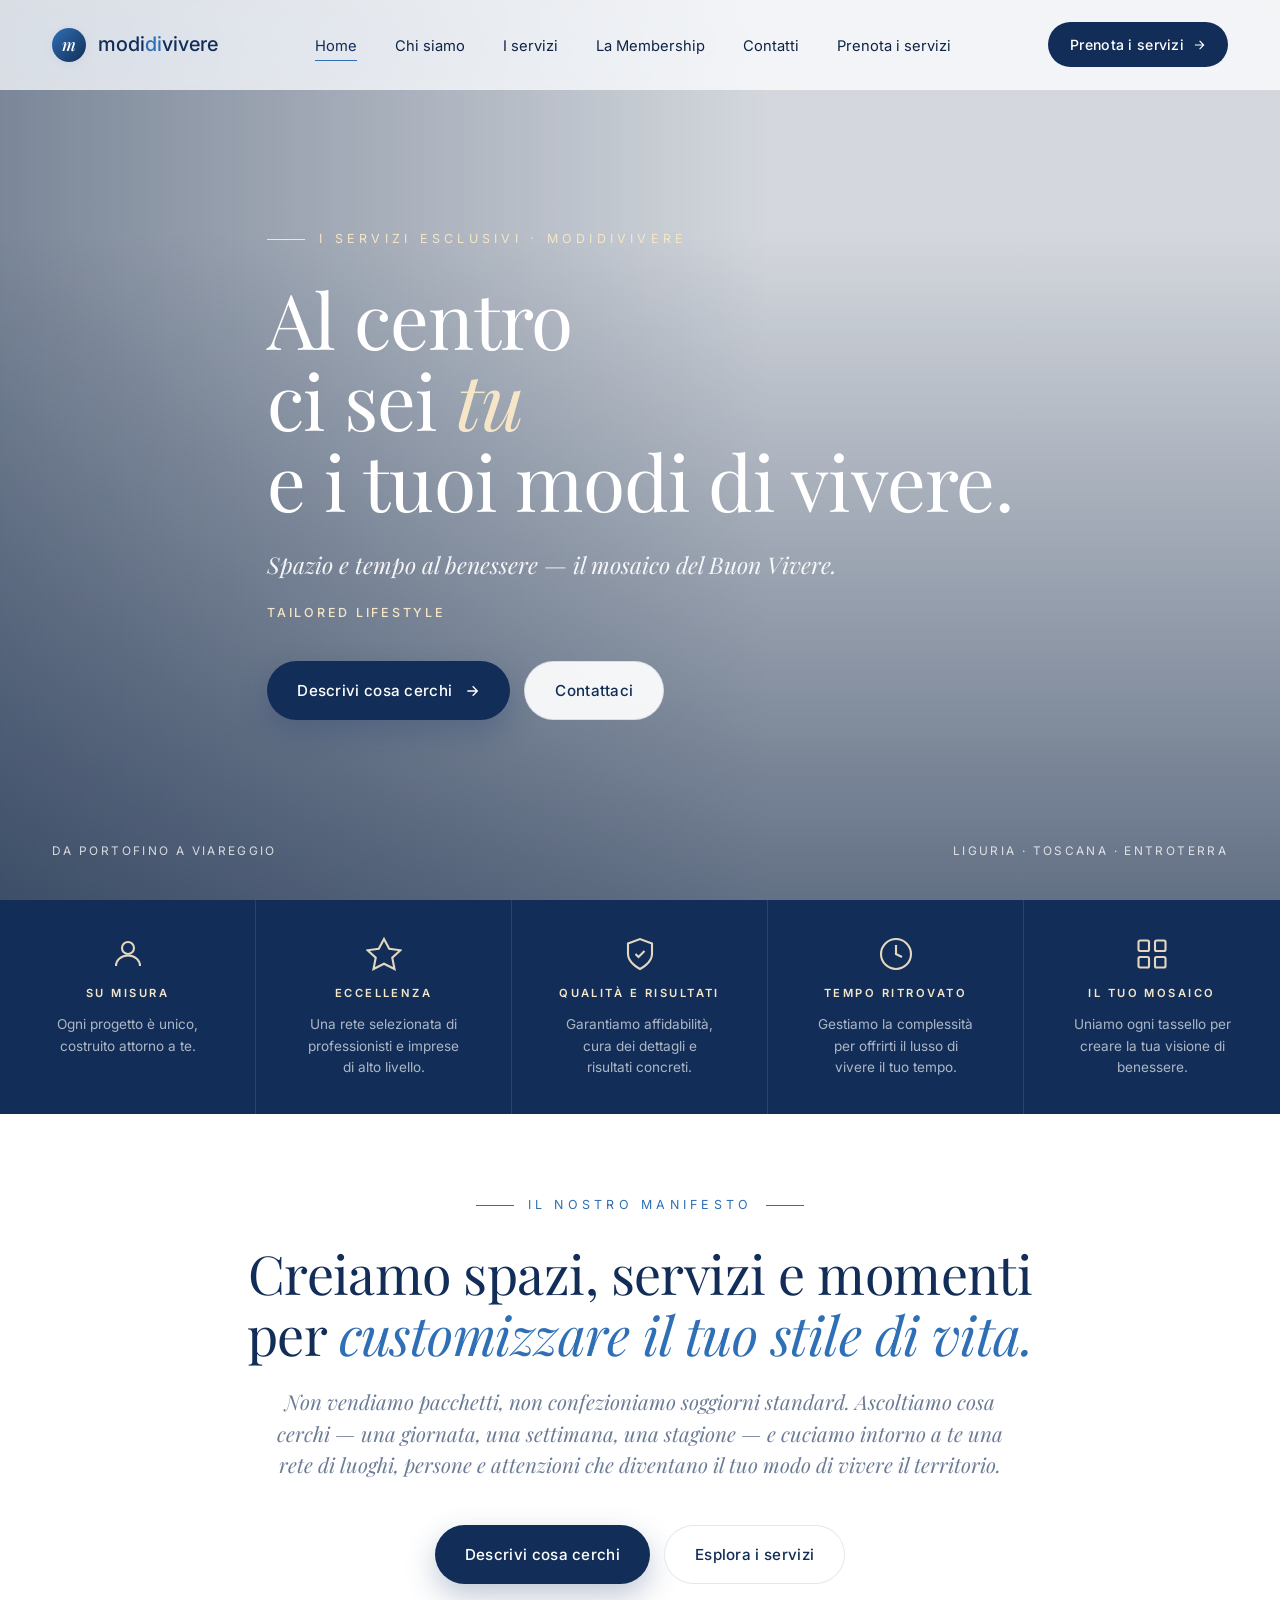
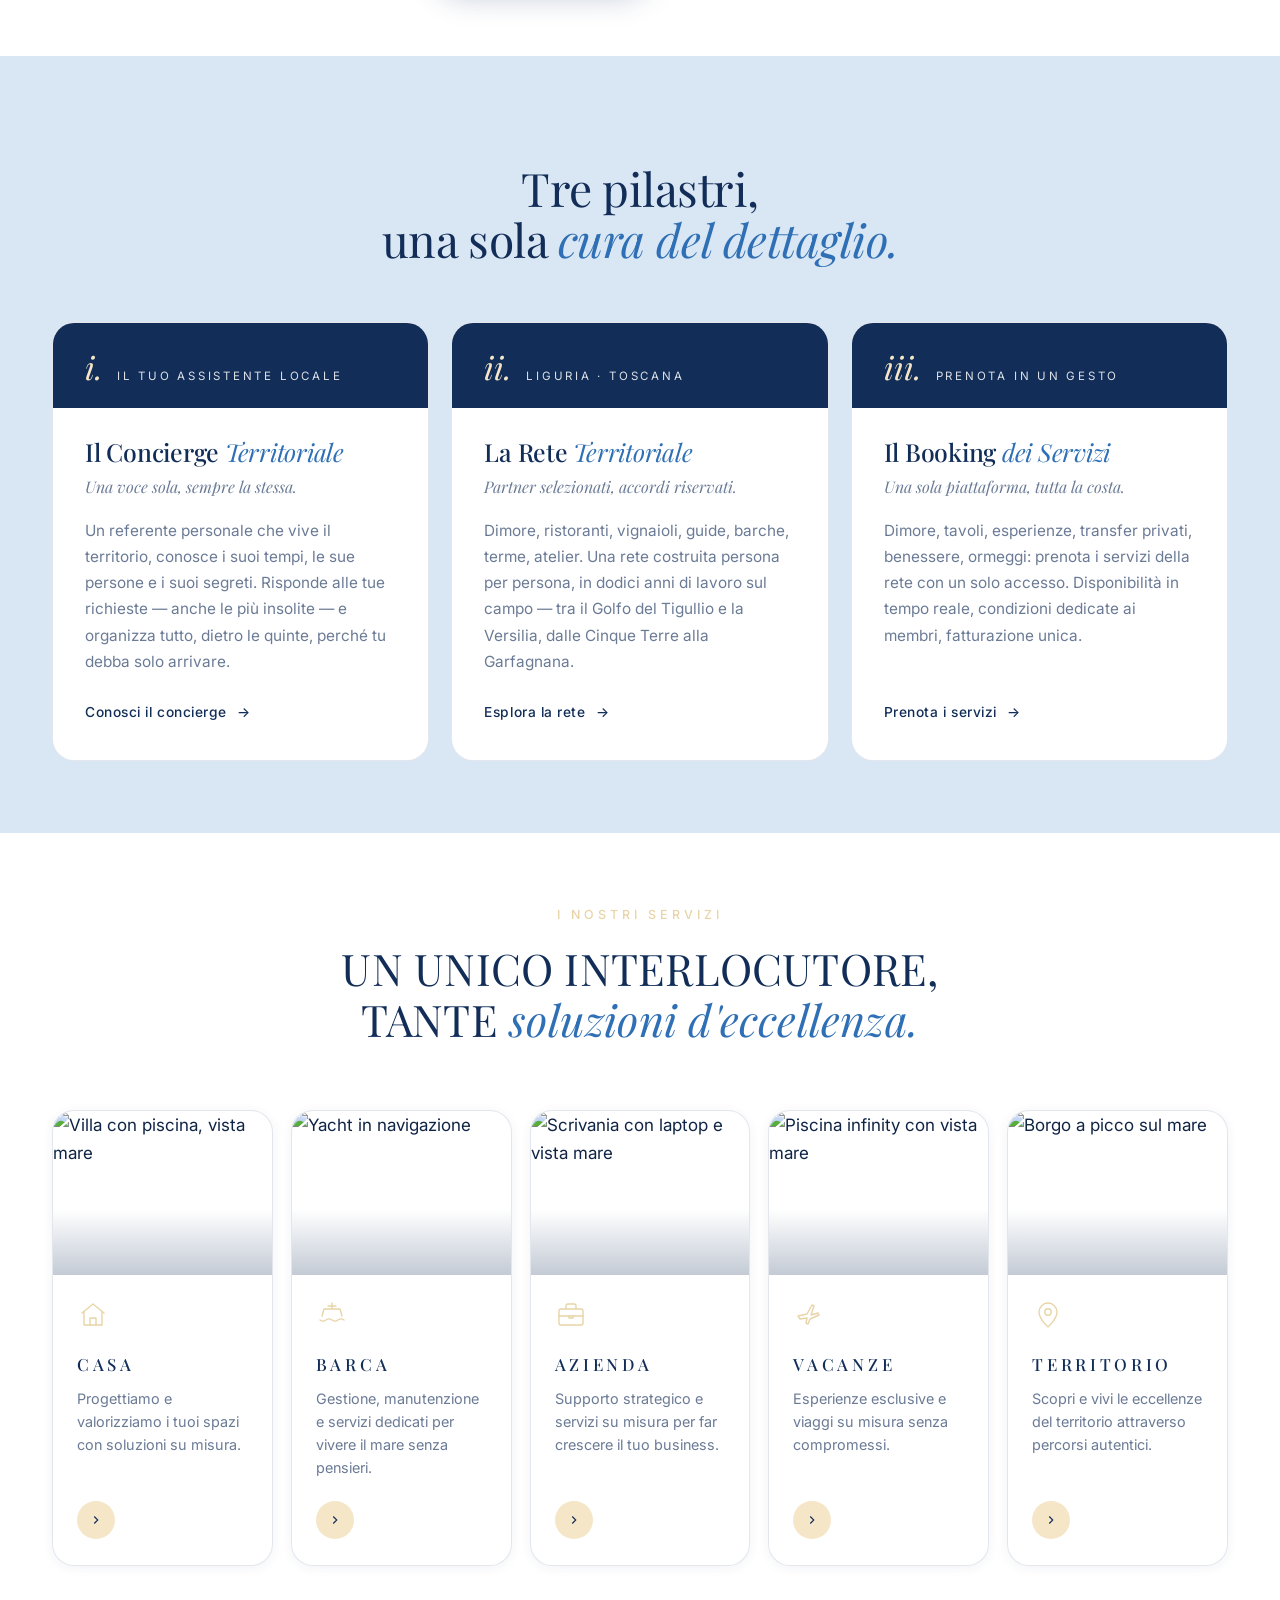
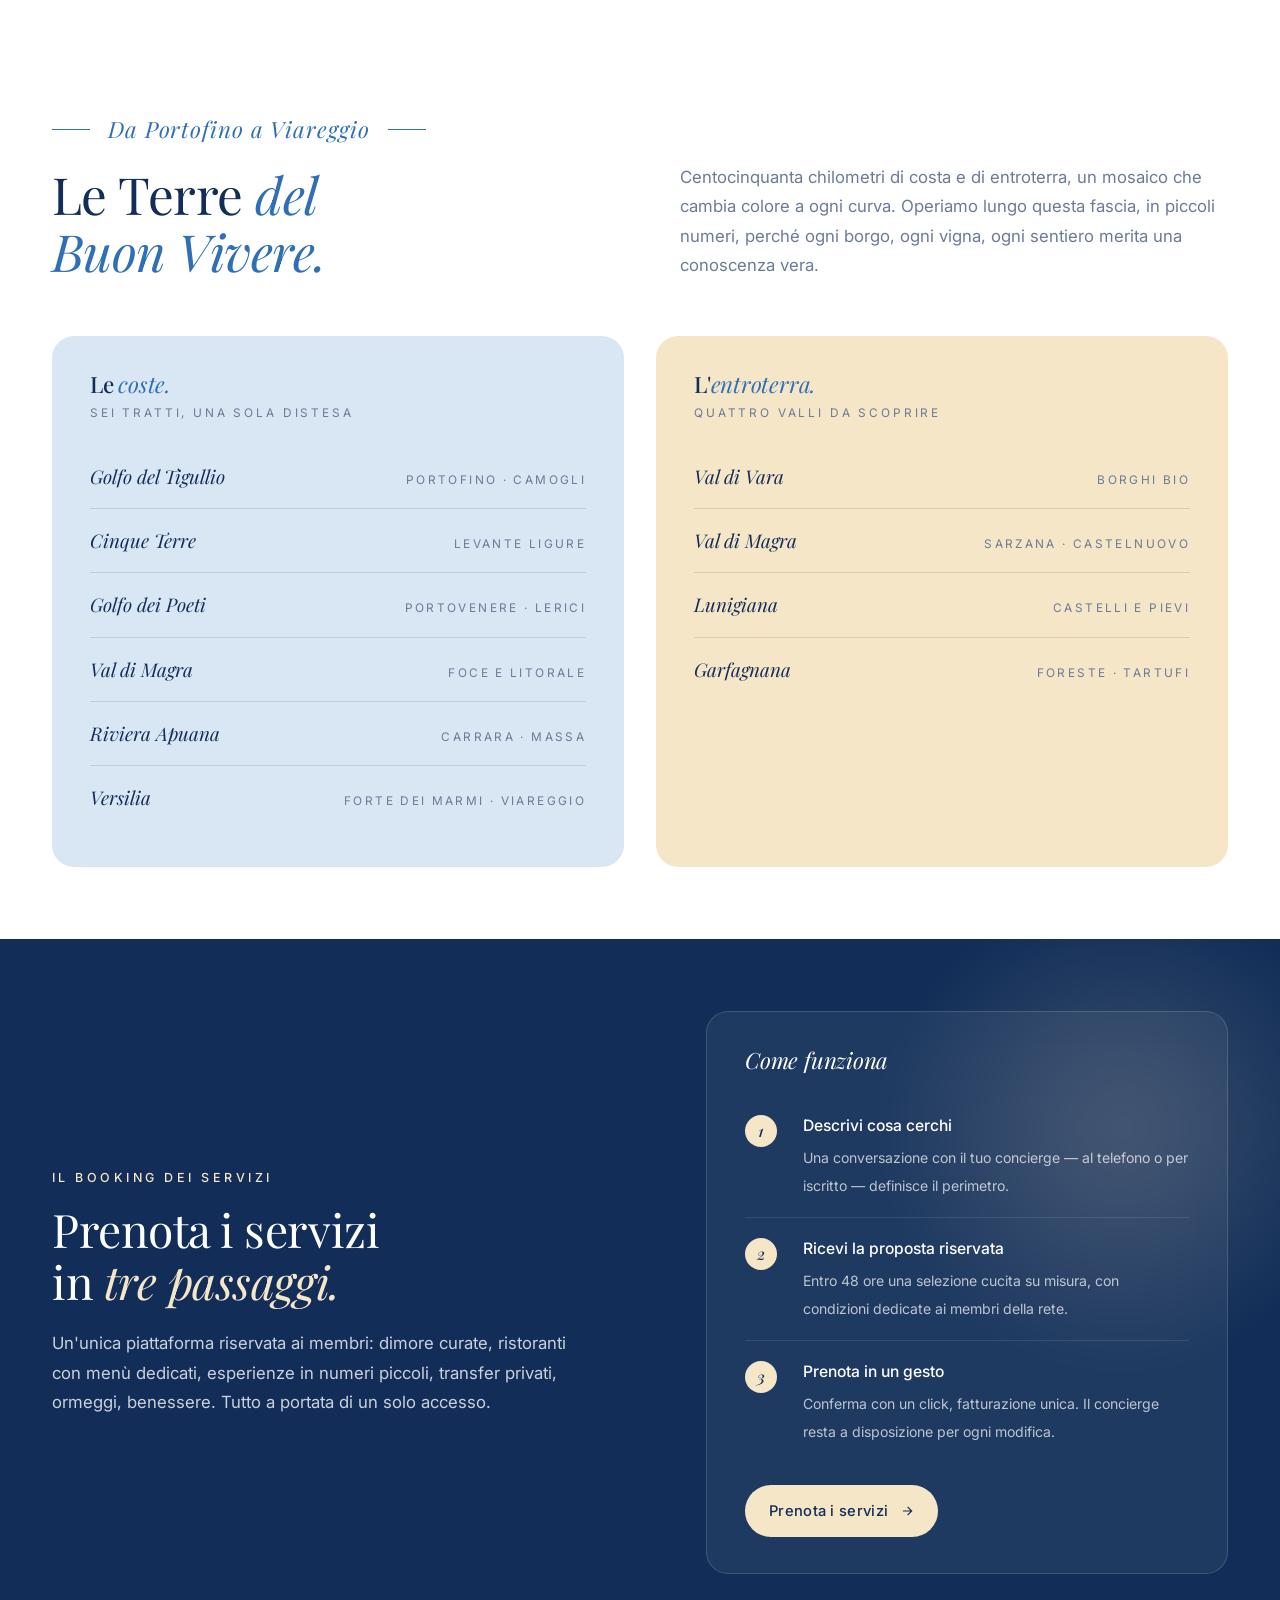
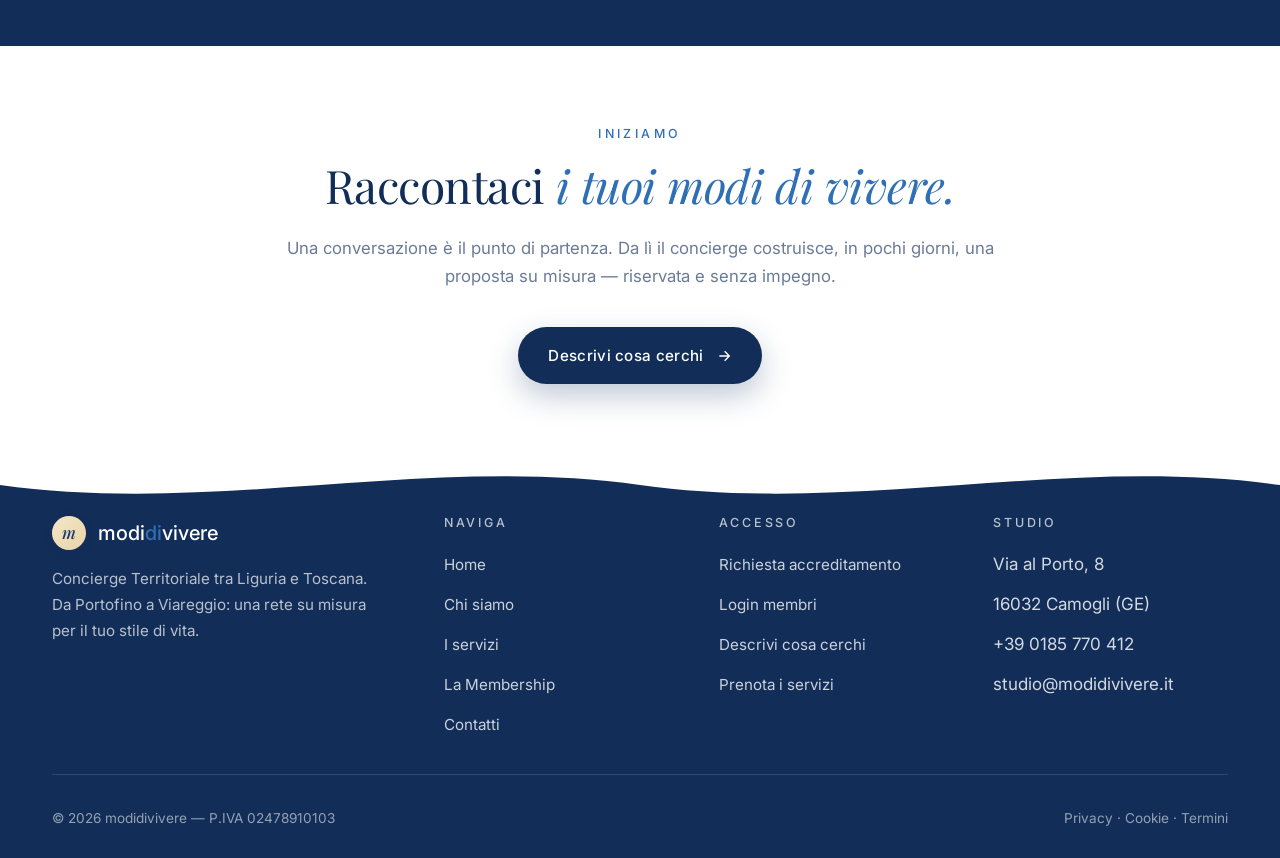
==== index.html @ a349a798 "Initial commit — sito modidivivere pronto per Netlify - Rimosso banner aux (accreditamento/login) da" ====
<!doctype html>
<html lang="it">
<head>
<meta charset="utf-8">
<meta name="viewport" content="width=device-width, initial-scale=1">
<title>modidivivere — Concierge Territoriale tra Liguria e Toscana</title>
<link rel="preconnect" href="https://fonts.googleapis.com">
<link rel="preconnect" href="https://fonts.gstatic.com" crossorigin>
<link href="https://fonts.googleapis.com/css2?family=Playfair+Display:ital,wght@0,400;0,500;0,600;1,400;1,500&family=Inter:wght@300;400;500;600&display=swap" rel="stylesheet">
<link rel="stylesheet" href="styles.css">
<style>
/* —— Brand naming override —— */
.brand-name { font-family: var(--sans); font-weight: 500; letter-spacing: 0; }
.brand-name em { font-style: normal; font-weight: 500; color: var(--sea); }


/* —— Value strip —— */
.value-strip {
  background: var(--navy);
  padding: 0;
}
.value-strip-inner {
  display: grid;
  grid-template-columns: repeat(5, 1fr);
}
.value-item {
  display: flex;
  flex-direction: column;
  align-items: center;
  text-align: center;
  padding: 36px 24px;
  gap: 12px;
  border-right: 1px solid rgba(255,255,255,0.10);
  transition: background 0.3s ease;
}
.value-item:last-child { border-right: none; }
.value-item:hover { background: rgba(255,255,255,0.04); }
.value-icon {
  color: var(--sand);
  flex-shrink: 0;
  opacity: 0.92;
}
.value-label {
  font-family: var(--sans);
  font-size: 0.7rem;
  font-weight: 600;
  letter-spacing: 0.22em;
  text-transform: uppercase;
  color: var(--sand);
}
.value-desc {
  font-size: 0.85rem;
  color: rgba(255,255,255,0.65);
  line-height: 1.55;
  max-width: 160px;
}
@media (max-width: 880px) {
  .value-strip-inner { grid-template-columns: repeat(2, 1fr); }
  .value-item { border-bottom: 1px solid rgba(255,255,255,0.10); }
  .value-item:nth-child(2n) { border-right: none; }
  .value-item:last-child { grid-column: span 2; border-bottom: none; }
}
@media (max-width: 480px) {
  .value-strip-inner { grid-template-columns: 1fr; }
  .value-item { border-right: none; }
  .value-item:last-child { grid-column: span 1; }
}

/* —— Hero —— */
.hero {
  position: relative;
  min-height: 100vh;
  min-height: 100svh;
  display: flex;
  align-items: center;
  overflow: hidden;
  color: white;
  isolation: isolate;
}
.hero-media { position: absolute; inset: -6% 0 0 0; z-index: -2; }
.hero-media::after {
  content: ''; position: absolute; inset: 0;
  background:
    linear-gradient(180deg, rgba(15,36,68,0.18) 0%, rgba(15,36,68,0.18) 30%, rgba(15,36,68,0.65) 100%),
    linear-gradient(90deg, rgba(15,36,68,0.45) 0%, rgba(15,36,68,0) 60%);
  z-index: 1;
}
.hero-img { width: 100%; height: 112%; object-fit: cover; display: block; }
.hero-inner { position: relative; z-index: 2; padding: 180px 0 140px; max-width: 880px; }
.hero .kicker {
  font-size: 0.78rem;
  letter-spacing: 0.34em;
  text-transform: uppercase;
  color: var(--sand);
  display: inline-flex; align-items: center; gap: 14px;
}
.hero .kicker::before { content: ''; width: 38px; height: 1px; background: var(--sand); }
.hero h1 {
  color: white;
  font-weight: 400;
  font-size: clamp(2.6rem, 6vw, 5rem);
  line-height: 1.06;
  margin: 28px 0 26px;
}
.hero h1 .you { font-style: italic; color: var(--sand); font-weight: 400; }
.hero .sub {
  font-family: var(--serif);
  font-style: italic;
  font-size: clamp(1.1rem, 1.8vw, 1.45rem);
  color: rgba(255,255,255,0.92);
  max-width: 620px;
  line-height: 1.5;
  margin-bottom: 14px;
  font-weight: 400;
}
.hero .sub b { font-style: normal; font-family: var(--sans); font-weight: 500; letter-spacing: 0.22em; text-transform: uppercase; font-size: 0.78rem; color: var(--sand); display: block; margin-top: 22px; }
.hero-actions { display: flex; gap: 14px; flex-wrap: wrap; margin-top: 38px; }
.hero .meta-row {
  position: absolute; left: 0; right: 0; bottom: 38px; z-index: 3;
  display: flex; justify-content: space-between; gap: 32px;
  max-width: var(--container); margin: 0 auto; padding: 0 32px;
  color: rgba(255,255,255,0.78); font-size: 0.74rem; letter-spacing: 0.2em; text-transform: uppercase;
  flex-wrap: wrap;
}
.cta-float { animation: bob 4.8s ease-in-out infinite; }
@keyframes bob { 0%,100%{ transform: translateY(0);} 50% { transform: translateY(-5px);} }

/* —— Centerpiece "AL CENTRO CI SEI TU" —— */
.center {
  background: var(--white);
  text-align: center;
  padding: 72px 0;
  position: relative;
}
.center .kicker {
  font-size: 0.78rem; letter-spacing: 0.34em; text-transform: uppercase;
  color: var(--sea); display: inline-flex; align-items: center; gap: 14px;
  margin-bottom: 28px;
}
.center .kicker::before, .center .kicker::after { content: ''; width: 38px; height: 1px; background: var(--sea); }
.center h2 {
  font-size: clamp(2rem, 4.2vw, 3.6rem);
  max-width: 920px; margin: 0 auto 22px; text-wrap: balance;
  font-weight: 400;
}
.center h2 em { font-style: italic; color: var(--sea); font-weight: 400; }
.center p.pitch {
  font-family: var(--serif);
  font-style: italic;
  font-size: clamp(1.05rem, 1.6vw, 1.35rem);
  color: var(--muted);
  max-width: 760px;
  margin: 0 auto 44px;
  line-height: 1.55;
  text-wrap: pretty;
}
.center-actions { display: inline-flex; gap: 14px; flex-wrap: wrap; justify-content: center; }

/* —— 3 Pillars —— */
.pillars { padding: 72px 0; background: var(--sky); }
.pillars-head { max-width: 760px; margin: 0 auto 56px; text-align: center; }
.pillars-head .kicker { color: var(--sea); font-size: 0.78rem; letter-spacing: 0.28em; text-transform: uppercase; font-weight: 500; display: block; margin-bottom: 14px; }
.pillars-head h2 em { font-style: italic; color: var(--sea); font-weight: 400; }
.pillar-grid {
  display: grid; grid-template-columns: repeat(3, 1fr); gap: 22px;
}
.pillar {
  background: white;
  border-radius: var(--radius-lg);
  border: 1px solid var(--line);
  padding: 0;
  overflow: hidden;
  display: flex; flex-direction: column;
  transition: transform .55s cubic-bezier(.2,.7,.2,1), box-shadow .55s ease, border-color .55s ease;
}
.pillar:hover { transform: translateY(-6px); box-shadow: var(--shadow-lg); border-color: rgba(74,144,217,.35); }
.pillar .roman {
  background: var(--navy);
  color: white;
  padding: 28px 32px 22px;
  display: flex; align-items: baseline; gap: 14px;
}
.pillar .roman .num { font-family: var(--serif); font-style: italic; font-size: 2rem; line-height: 1; color: var(--sand); }
.pillar .roman .tag { font-size: 0.72rem; letter-spacing: 0.24em; text-transform: uppercase; opacity: .85; }
.pillar .body { padding: 30px 32px 36px; flex: 1; display: flex; flex-direction: column; }
.pillar h3 { font-size: 1.55rem; margin-bottom: 8px; }
.pillar h3 em { font-style: italic; color: var(--sea); font-weight: 400; }
.pillar .sub-h { font-family: var(--serif); font-style: italic; color: var(--muted); font-size: 1rem; margin-bottom: 18px; }
.pillar p { color: var(--muted); font-size: 0.96rem; line-height: 1.7; flex: 1; }
.pillar .more {
  display: inline-flex; align-items: center; gap: 10px;
  margin-top: 26px; color: var(--navy); font-size: 0.86rem; font-weight: 500;
  letter-spacing: 0.04em;
}
.pillar .more .arrow { transition: transform .3s ease; }
.pillar:hover .more .arrow { transform: translateX(5px); }

/* —— Le Terre del Buon Vivere —— */
.terre {
  padding: 72px 0;
  background: var(--white);
  position: relative;
  overflow: hidden;
}
.terre-head {
  display: grid; grid-template-columns: 1fr 1fr; gap: 80px; align-items: end;
  margin-bottom: 56px;
}
.terre-head h2 { font-size: clamp(2rem, 4vw, 3.4rem); }
.terre-head h2 em { font-style: italic; color: var(--sea); font-weight: 400; }
.terre-head .stretch {
  font-family: var(--serif); font-style: italic; color: var(--sea);
  font-size: 1.4rem; letter-spacing: 0.04em;
  display: inline-flex; align-items: center; gap: 18px;
  margin-bottom: 18px;
}
.terre-head .stretch::before, .terre-head .stretch::after {
  content: ''; width: 38px; height: 1px; background: var(--sea);
}
.terre-head p {
  color: var(--muted); font-size: 1.05rem; line-height: 1.75;
}

.terre-cols {
  display: grid; grid-template-columns: 1fr 1fr; gap: 32px;
}
.terre-col {
  background: var(--sky);
  border-radius: var(--radius-lg);
  padding: 36px 38px 38px;
  position: relative;
  overflow: hidden;
}
.terre-col.entro { background: var(--sand); }
.terre-col h3 {
  font-size: 1.4rem; margin-bottom: 6px;
}
.terre-col h3 em { font-style: italic; color: var(--sea); font-weight: 400; }
.terre-col .lbl {
  font-size: 0.74rem; letter-spacing: 0.24em; text-transform: uppercase;
  color: var(--muted); margin-bottom: 22px;
}
.terre-list {
  list-style: none; margin: 0; padding: 0;
  display: flex; flex-direction: column;
}
.terre-list li {
  padding: 16px 0; border-top: 1px solid rgba(27,58,107,.14);
  display: flex; align-items: baseline; justify-content: space-between; gap: 18px;
}
.terre-list li:first-child { border-top: none; }
.terre-list .place {
  font-family: var(--serif); font-style: italic; font-size: 1.18rem; color: var(--navy);
}
.terre-list .note {
  font-size: 0.74rem; letter-spacing: 0.2em; text-transform: uppercase; color: var(--muted);
  text-align: right; flex-shrink: 0;
}

/* —— Booking strip —— */
.booking {
  padding: 72px 0;
  background: var(--navy);
  color: white;
  position: relative; overflow: hidden;
}
.booking::before {
  content: ''; position: absolute; right: -8%; top: -10%;
  width: 520px; height: 520px; border-radius: 50%;
  background: radial-gradient(circle, rgba(245,230,200,.18) 0%, transparent 65%);
  filter: blur(20px);
}
.booking-grid { display: grid; grid-template-columns: 1.1fr 1fr; gap: 80px; align-items: center; position: relative; }
.booking h2 { color: white; font-size: clamp(2rem, 3.6vw, 3.2rem); }
.booking h2 em { font-style: italic; color: var(--sand); font-weight: 400; }
.booking .kicker { color: var(--sand); font-size: 0.78rem; letter-spacing: 0.28em; text-transform: uppercase; font-weight: 500; display: block; margin-bottom: 16px; }
.booking p { color: rgba(255,255,255,.78); font-size: 1.05rem; line-height: 1.75; margin-top: 22px; max-width: 540px; }

.book-card {
  background: rgba(255,255,255,.06);
  border: 1px solid rgba(255,255,255,.14);
  backdrop-filter: blur(14px);
  border-radius: var(--radius-lg);
  padding: 36px 38px;
}
.book-card h4 {
  color: white; font-family: var(--serif); font-style: italic; font-size: 1.4rem;
  margin-bottom: 22px; font-weight: 400;
}
.book-card .step {
  display: grid; grid-template-columns: 40px 1fr; gap: 18px;
  padding: 18px 0; border-top: 1px solid rgba(255,255,255,.10);
  align-items: start;
}
.book-card .step:first-of-type { border-top: none; }
.book-card .step .n {
  width: 32px; height: 32px; border-radius: 50%;
  background: var(--sand); color: var(--navy);
  display: grid; place-items: center;
  font-family: var(--serif); font-style: italic; font-size: 1rem; font-weight: 500;
  margin-top: 2px;
}
.book-card .step strong { display: block; color: white; font-weight: 500; font-size: 0.98rem; margin-bottom: 4px; }
.book-card .step span { color: rgba(255,255,255,.7); font-size: 0.88rem; line-height: 1.6; }
.book-card .cta {
  margin-top: 22px;
  display: inline-flex; align-items: center; gap: 12px;
  padding: 14px 24px;
  background: var(--sand);
  color: var(--navy);
  border-radius: 999px;
  font-weight: 500; font-size: 0.92rem; letter-spacing: 0.02em;
  transition: transform .3s ease, box-shadow .3s ease;
}
.book-card .cta:hover { transform: translateY(-2px); box-shadow: 0 14px 30px rgba(245,230,200,.28); }


/* —— Closing —— */
.closing {
  padding: 72px 0; background: var(--white); text-align: center;
}
.closing-inner { max-width: 760px; margin: 0 auto; }
.closing h2 em { font-style: italic; color: var(--sea); font-weight: 400; }
.closing p { color: var(--muted); font-size: 1.05rem; line-height: 1.7; margin: 22px 0 36px; }

/* —— Ambiti (5 service categories) —— */
.ambiti {
  padding: 72px 0;
  background: var(--white);
  position: relative;
}
.ambiti-head { text-align: center; max-width: 880px; margin: 0 auto 64px; }
.ambiti-head .kicker {
  font-size: 0.78rem; letter-spacing: 0.32em; text-transform: uppercase;
  color: var(--sand-deep); font-weight: 500; display: block; margin-bottom: 18px;
}
.ambiti-head h2 {
  font-family: var(--serif);
  font-weight: 400;
  font-size: clamp(1.9rem, 3.4vw, 2.9rem);
  text-transform: uppercase;
  letter-spacing: 0.005em;
  line-height: 1.18;
}
.ambiti-head h2 em { font-style: italic; color: var(--sea); font-weight: 400; text-transform: none; }
.ambiti-grid {
  display: grid;
  grid-template-columns: repeat(5, 1fr);
  gap: 18px;
}
.amb-card {
  background: white;
  border-radius: var(--radius-lg);
  overflow: hidden;
  box-shadow: var(--shadow-sm);
  border: 1px solid var(--line);
  display: flex; flex-direction: column;
  transition: transform .55s cubic-bezier(.2,.7,.2,1), box-shadow .55s ease, border-color .55s ease;
}
.amb-card:hover {
  transform: translateY(-6px);
  box-shadow: var(--shadow-lg);
  border-color: rgba(232, 212, 168, 0.6);
}
.amb-card .amb-img {
  aspect-ratio: 4 / 3;
  overflow: hidden;
  position: relative;
}
.amb-card .amb-img::after {
  content: ''; position: absolute; inset: 0;
  background: linear-gradient(180deg, rgba(18, 46, 88, 0) 60%, rgba(18, 46, 88, 0.25) 100%);
}
.amb-card .amb-img img {
  width: 100%; height: 100%; object-fit: cover;
  transition: transform 1.2s cubic-bezier(.2,.7,.2,1);
}
.amb-card:hover .amb-img img { transform: scale(1.06); }
.amb-card .amb-body {
  padding: 24px 24px 26px;
  display: flex; flex-direction: column; flex: 1;
  position: relative;
}
.amb-card .amb-icon {
  color: var(--sand-deep);
  margin-bottom: 12px;
}
.amb-card .amb-title {
  font-family: var(--serif);
  font-weight: 500;
  font-size: 1.05rem;
  letter-spacing: 0.22em;
  text-transform: uppercase;
  color: var(--navy);
  margin-bottom: 8px;
}
.amb-card .amb-copy {
  font-size: 0.9rem;
  line-height: 1.6;
  color: var(--muted);
  flex: 1;
  margin-bottom: 22px;
}
.amb-card .amb-go {
  width: 38px; height: 38px;
  border-radius: 50%;
  background: var(--sand);
  color: var(--navy);
  display: grid; place-items: center;
  align-self: flex-start;
  transition: background .3s ease, transform .3s ease;
}
.amb-card:hover .amb-go {
  background: var(--sand-deep);
  transform: translateX(4px);
}
@media (max-width: 1180px) {
  .ambiti-grid { grid-template-columns: repeat(3, 1fr); }
  .amb-card:nth-child(4), .amb-card:nth-child(5) { /* keep visible */ }
}
@media (max-width: 760px) {
  .ambiti-grid { grid-template-columns: repeat(2, 1fr); }
}
@media (max-width: 460px) {
  .ambiti-grid { grid-template-columns: 1fr; }
}

@media (max-width: 980px) {
  .pillar-grid { grid-template-columns: 1fr; }
  .terre-head, .terre-cols, .booking-grid { grid-template-columns: 1fr; gap: 40px; }
}
</style>
</head>
<body>

<!-- Aux strip -->
<!-- Navigation -->
<nav class="nav">
  <div class="nav-inner">
    <a href="index.html" class="brand">
      <span class="brand-mark">m</span>
      <span class="brand-name">modi<em>di</em>vivere</span>
    </a>
    <ul class="nav-links">
      <li><a href="index.html" class="active">Home</a></li>
      <li><a href="chi-siamo.html">Chi siamo</a></li>
      <li><a href="servizi.html">I servizi</a></li>
      <li><a href="membership.html">La Membership</a></li>
      <li><a href="contatti.html">Contatti</a></li>
    </ul>
    <a href="contatti.html" class="nav-cta">
      Prenota i servizi
      <svg width="14" height="14" viewBox="0 0 24 24" fill="none" stroke="currentColor" stroke-width="2"><path d="M5 12h14M13 5l7 7-7 7"/></svg>
    </a>
    <button class="menu-btn" aria-label="Menu" aria-expanded="false">
      <svg class="icon-hamburger" width="24" height="24" viewBox="0 0 24 24" fill="none" stroke="currentColor" stroke-width="2"><path d="M3 6h18M3 12h18M3 18h18"/></svg>
      <svg class="icon-close" width="24" height="24" viewBox="0 0 24 24" fill="none" stroke="currentColor" stroke-width="2"><path d="M18 6L6 18M6 6l12 12"/></svg>
    </button>
  </div>
</nav>

<!-- ——— Hero ——— -->
<header class="hero" data-screen-label="01 Home — Hero">
  <div class="hero-media" data-parallax>
    <img class="hero-img"
         src="https://images.unsplash.com/photo-1516483638261-f4dbaf036963?w=2000&q=80&auto=format&fit=crop"
         alt="La costa tra Liguria e Toscana, da Portofino a Viareggio" />
  </div>

  <div class="container">
    <div class="hero-inner">
      <span class="kicker reveal">I servizi esclusivi · modidivivere</span>
      <h1 class="reveal delay-1">Al centro<br>ci sei <span class="you">tu</span><br>e i tuoi modi di vivere.</h1>
      <p class="sub reveal delay-2">
        Spazio e tempo al benessere — il mosaico del Buon Vivere.
        <b>Tailored Lifestyle</b>
      </p>
      <div class="hero-actions reveal delay-3">
        <a href="contatti.html" class="btn btn-primary cta-float">
          Descrivi cosa cerchi
          <svg class="arrow" width="16" height="16" viewBox="0 0 24 24" fill="none" stroke="currentColor" stroke-width="2"><path d="M5 12h14M13 5l7 7-7 7"/></svg>
        </a>
        <a href="contatti.html" class="btn btn-ghost">Contattaci</a>
      </div>
    </div>
  </div>

  <div class="meta-row">
    <span>Da Portofino a Viareggio</span>
    <span>Liguria · Toscana · Entroterra</span>
  </div>
</header>

<!-- ——— Value strip ——— -->
<div class="value-strip">
  <div class="container" style="padding-left:0; padding-right:0; max-width:100%;">
    <div class="value-strip-inner">

      <div class="value-item reveal">
        <svg class="value-icon" width="36" height="36" viewBox="0 0 24 24" fill="none" stroke="currentColor" stroke-width="1.4">
          <circle cx="12" cy="8" r="4"/><path d="M4 20c0-4 3.6-7 8-7s8 3 8 7"/>
        </svg>
        <span class="value-label">Su misura</span>
        <p class="value-desc">Ogni progetto è unico, costruito attorno a te.</p>
      </div>

      <div class="value-item reveal delay-1">
        <svg class="value-icon" width="36" height="36" viewBox="0 0 24 24" fill="none" stroke="currentColor" stroke-width="1.4">
          <polygon points="12 2 15.5 8.5 23 9.5 17.5 14.5 19 22 12 18.5 5 22 6.5 14.5 1 9.5 8.5 8.5 12 2"/>
        </svg>
        <span class="value-label">Eccellenza</span>
        <p class="value-desc">Una rete selezionata di professionisti e imprese di alto livello.</p>
      </div>

      <div class="value-item reveal delay-2">
        <svg class="value-icon" width="36" height="36" viewBox="0 0 24 24" fill="none" stroke="currentColor" stroke-width="1.4">
          <path d="M12 22s8-4 8-10V5l-8-3-8 3v7c0 6 8 10 8 10z"/><polyline points="9 12 11 14 15 10"/>
        </svg>
        <span class="value-label">Qualità e risultati</span>
        <p class="value-desc">Garantiamo affidabilità, cura dei dettagli e risultati concreti.</p>
      </div>

      <div class="value-item reveal delay-3">
        <svg class="value-icon" width="36" height="36" viewBox="0 0 24 24" fill="none" stroke="currentColor" stroke-width="1.4">
          <circle cx="12" cy="12" r="10"/><polyline points="12 6 12 12 16 14"/>
        </svg>
        <span class="value-label">Tempo ritrovato</span>
        <p class="value-desc">Gestiamo la complessità per offrirti il lusso di vivere il tuo tempo.</p>
      </div>

      <div class="value-item reveal delay-4">
        <svg class="value-icon" width="36" height="36" viewBox="0 0 24 24" fill="none" stroke="currentColor" stroke-width="1.4">
          <rect x="3" y="3" width="7" height="7" rx="1"/><rect x="14" y="3" width="7" height="7" rx="1"/><rect x="3" y="14" width="7" height="7" rx="1"/><rect x="14" y="14" width="7" height="7" rx="1"/>
        </svg>
        <span class="value-label">Il tuo mosaico</span>
        <p class="value-desc">Uniamo ogni tassello per creare la tua visione di benessere.</p>
      </div>

    </div>
  </div>
</div>

<!-- ——— Centerpiece ——— -->
<section class="center" data-screen-label="01 Home — Manifesto">
  <div class="container">
    <span class="kicker reveal">Il nostro manifesto</span>
    <h2 class="reveal delay-1">Creiamo spazi, servizi e momenti<br>per <em>customizzare il tuo stile di vita.</em></h2>
    <p class="pitch reveal delay-2">
      Non vendiamo pacchetti, non confezioniamo soggiorni standard.
      Ascoltiamo cosa cerchi — una giornata, una settimana, una stagione —
      e cuciamo intorno a te una rete di luoghi, persone e attenzioni
      che diventano il tuo modo di vivere il territorio.
    </p>
    <div class="center-actions reveal delay-3">
      <a href="contatti.html" class="btn btn-primary">Descrivi cosa cerchi</a>
      <a href="servizi.html" class="btn btn-ghost">Esplora i servizi</a>
    </div>
  </div>
</section>

<!-- ——— 3 Pillars ——— -->
<section class="pillars" data-screen-label="01 Home — Servizi esclusivi">
  <div class="container">
    <div class="pillars-head">
      <span class="kicker reveal">I servizi esclusivi</span>
      <h2 class="reveal delay-1">Tre pilastri,<br>una sola <em>cura del dettaglio.</em></h2>
    </div>

    <div class="pillar-grid">
      <article class="pillar reveal">
        <div class="roman">
          <span class="num">i.</span>
          <span class="tag">Il tuo assistente locale</span>
        </div>
        <div class="body">
          <h3>Il Concierge <em>Territoriale</em></h3>
          <div class="sub-h">Una voce sola, sempre la stessa.</div>
          <p>Un referente personale che vive il territorio, conosce i suoi tempi, le sue persone e i suoi segreti. Risponde alle tue richieste — anche le più insolite — e organizza tutto, dietro le quinte, perché tu debba solo arrivare.</p>
          <a href="servizi.html#concierge" class="more">
            Conosci il concierge <span class="arrow">→</span>
          </a>
        </div>
      </article>

      <article class="pillar reveal delay-1">
        <div class="roman">
          <span class="num">ii.</span>
          <span class="tag">Liguria · Toscana</span>
        </div>
        <div class="body">
          <h3>La Rete <em>Territoriale</em></h3>
          <div class="sub-h">Partner selezionati, accordi riservati.</div>
          <p>Dimore, ristoranti, vignaioli, guide, barche, terme, atelier. Una rete costruita persona per persona, in dodici anni di lavoro sul campo — tra il Golfo del Tigullio e la Versilia, dalle Cinque Terre alla Garfagnana.</p>
          <a href="servizi.html#rete" class="more">
            Esplora la rete <span class="arrow">→</span>
          </a>
        </div>
      </article>

      <article class="pillar reveal delay-2">
        <div class="roman">
          <span class="num">iii.</span>
          <span class="tag">Prenota in un gesto</span>
        </div>
        <div class="body">
          <h3>Il Booking <em>dei Servizi</em></h3>
          <div class="sub-h">Una sola piattaforma, tutta la costa.</div>
          <p>Dimore, tavoli, esperienze, transfer privati, benessere, ormeggi: prenota i servizi della rete con un solo accesso. Disponibilità in tempo reale, condizioni dedicate ai membri, fatturazione unica.</p>
          <a href="contatti.html" class="more">
            Prenota i servizi <span class="arrow">→</span>
          </a>
        </div>
      </article>
    </div>
  </div>
</section>

<!-- ——— Ambiti (5 service categories) ——— -->
<section class="ambiti" data-screen-label="01 Home — I nostri servizi">
  <div class="container">
    <div class="ambiti-head">
      <span class="kicker reveal">I nostri servizi</span>
      <h2 class="reveal delay-1">Un unico interlocutore,<br>tante <em>soluzioni d'eccellenza.</em></h2>
    </div>

    <div class="ambiti-grid">
      <a href="servizi.html#casa" class="amb-card reveal">
        <div class="amb-img">
          <img src="https://images.unsplash.com/photo-1600596542815-ffad4c1539a9?w=900&q=80&auto=format&fit=crop" alt="Villa con piscina, vista mare">
        </div>
        <div class="amb-body">
          <div class="amb-icon">
            <svg width="32" height="32" viewBox="0 0 32 32" fill="none" stroke="currentColor" stroke-width="1.4" stroke-linecap="round" stroke-linejoin="round">
              <path d="M5 14 16 5l11 9"/><path d="M7 13v13h18V13"/><path d="M13 26v-7h6v7"/>
            </svg>
          </div>
          <div class="amb-title">Casa</div>
          <p class="amb-copy">Progettiamo e valorizziamo i tuoi spazi con soluzioni su misura.</p>
          <span class="amb-go" aria-hidden="true">
            <svg width="14" height="14" viewBox="0 0 24 24" fill="none" stroke="currentColor" stroke-width="2"><path d="M9 6l6 6-6 6"/></svg>
          </span>
        </div>
      </a>

      <a href="servizi.html#barca" class="amb-card reveal delay-1">
        <div class="amb-img">
          <img src="https://images.unsplash.com/photo-1567899378494-47b22a2ae96a?w=900&q=80&auto=format&fit=crop" alt="Yacht in navigazione">
        </div>
        <div class="amb-body">
          <div class="amb-icon">
            <svg width="32" height="32" viewBox="0 0 32 32" fill="none" stroke="currentColor" stroke-width="1.4" stroke-linecap="round" stroke-linejoin="round">
              <path d="M4 21c2 1.5 4 1.5 6 0s4-1.5 6 0 4 1.5 6 0 4-1.5 6 0"/>
              <path d="M6 17l2-7h16l2 7"/>
              <path d="M16 4v6"/><path d="M12 7h8"/>
            </svg>
          </div>
          <div class="amb-title">Barca</div>
          <p class="amb-copy">Gestione, manutenzione e servizi dedicati per vivere il mare senza pensieri.</p>
          <span class="amb-go" aria-hidden="true">
            <svg width="14" height="14" viewBox="0 0 24 24" fill="none" stroke="currentColor" stroke-width="2"><path d="M9 6l6 6-6 6"/></svg>
          </span>
        </div>
      </a>

      <a href="servizi.html#azienda" class="amb-card reveal delay-2">
        <div class="amb-img">
          <img src="https://images.unsplash.com/photo-1486312338219-ce68d2c6f44d?w=900&q=80&auto=format&fit=crop" alt="Scrivania con laptop e vista mare">
        </div>
        <div class="amb-body">
          <div class="amb-icon">
            <svg width="32" height="32" viewBox="0 0 32 32" fill="none" stroke="currentColor" stroke-width="1.4" stroke-linecap="round" stroke-linejoin="round">
              <rect x="4" y="10" width="24" height="16" rx="2"/>
              <path d="M11 10V7a2 2 0 0 1 2-2h6a2 2 0 0 1 2 2v3"/>
              <path d="M4 17h24"/><path d="M14 17v2h4v-2"/>
            </svg>
          </div>
          <div class="amb-title">Azienda</div>
          <p class="amb-copy">Supporto strategico e servizi su misura per far crescere il tuo business.</p>
          <span class="amb-go" aria-hidden="true">
            <svg width="14" height="14" viewBox="0 0 24 24" fill="none" stroke="currentColor" stroke-width="2"><path d="M9 6l6 6-6 6"/></svg>
          </span>
        </div>
      </a>

      <a href="servizi.html#vacanze" class="amb-card reveal delay-3">
        <div class="amb-img">
          <img src="https://images.unsplash.com/photo-1540541338287-41700207dee6?w=900&q=80&auto=format&fit=crop" alt="Piscina infinity con vista mare">
        </div>
        <div class="amb-body">
          <div class="amb-icon">
            <svg width="32" height="32" viewBox="0 0 32 32" fill="none" stroke="currentColor" stroke-width="1.4" stroke-linecap="round" stroke-linejoin="round">
              <path d="M5 17l9-2 5-9 2 1-3 9 7-2 1 2-9 4-2 5-2-1 1-5-7 1z"/>
            </svg>
          </div>
          <div class="amb-title">Vacanze</div>
          <p class="amb-copy">Esperienze esclusive e viaggi su misura senza compromessi.</p>
          <span class="amb-go" aria-hidden="true">
            <svg width="14" height="14" viewBox="0 0 24 24" fill="none" stroke="currentColor" stroke-width="2"><path d="M9 6l6 6-6 6"/></svg>
          </span>
        </div>
      </a>

      <a href="servizi.html#territorio" class="amb-card reveal delay-4">
        <div class="amb-img">
          <img src="https://images.unsplash.com/photo-1530538095376-a4936b35b5f0?w=900&q=80&auto=format&fit=crop" alt="Borgo a picco sul mare">
        </div>
        <div class="amb-body">
          <div class="amb-icon">
            <svg width="32" height="32" viewBox="0 0 32 32" fill="none" stroke="currentColor" stroke-width="1.4" stroke-linecap="round" stroke-linejoin="round">
              <path d="M16 28s-9-8-9-15a9 9 0 1 1 18 0c0 7-9 15-9 15z"/>
              <circle cx="16" cy="13" r="3.2"/>
            </svg>
          </div>
          <div class="amb-title">Territorio</div>
          <p class="amb-copy">Scopri e vivi le eccellenze del territorio attraverso percorsi autentici.</p>
          <span class="amb-go" aria-hidden="true">
            <svg width="14" height="14" viewBox="0 0 24 24" fill="none" stroke="currentColor" stroke-width="2"><path d="M9 6l6 6-6 6"/></svg>
          </span>
        </div>
      </a>
    </div>
  </div>
</section>

<!-- ——— Le Terre del Buon Vivere ——— -->
<section class="terre" data-screen-label="01 Home — Le terre">
  <div class="container">
    <div class="terre-head">
      <div>
        <span class="stretch reveal">Da Portofino a Viareggio</span>
        <h2 class="reveal delay-1">Le Terre <em>del Buon Vivere.</em></h2>
      </div>
      <p class="reveal delay-2">Centocinquanta chilometri di costa e di entroterra, un mosaico che cambia colore a ogni curva. Operiamo lungo questa fascia, in piccoli numeri, perché ogni borgo, ogni vigna, ogni sentiero merita una conoscenza vera.</p>
    </div>

    <div class="terre-cols">
      <div class="terre-col reveal">
        <h3>Le <em>coste.</em></h3>
        <div class="lbl">Sei tratti, una sola distesa</div>
        <ul class="terre-list">
          <li><span class="place">Golfo del Tigullio</span><span class="note">Portofino · Camogli</span></li>
          <li><span class="place">Cinque Terre</span><span class="note">Levante ligure</span></li>
          <li><span class="place">Golfo dei Poeti</span><span class="note">Portovenere · Lerici</span></li>
          <li><span class="place">Val di Magra</span><span class="note">Foce e litorale</span></li>
          <li><span class="place">Riviera Apuana</span><span class="note">Carrara · Massa</span></li>
          <li><span class="place">Versilia</span><span class="note">Forte dei Marmi · Viareggio</span></li>
        </ul>
      </div>

      <div class="terre-col entro reveal delay-1">
        <h3>L'<em>entroterra.</em></h3>
        <div class="lbl">Quattro valli da scoprire</div>
        <ul class="terre-list">
          <li><span class="place">Val di Vara</span><span class="note">Borghi bio</span></li>
          <li><span class="place">Val di Magra</span><span class="note">Sarzana · Castelnuovo</span></li>
          <li><span class="place">Lunigiana</span><span class="note">Castelli e pievi</span></li>
          <li><span class="place">Garfagnana</span><span class="note">Foreste · Tartufi</span></li>
        </ul>
      </div>
    </div>
  </div>
</section>

<!-- ——— Booking dei servizi ——— -->
<section class="booking" data-screen-label="01 Home — Booking">
  <div class="container">
    <div class="booking-grid">
      <div>
        <span class="kicker reveal">Il booking dei servizi</span>
        <h2 class="reveal delay-1">Prenota i servizi<br>in <em>tre passaggi.</em></h2>
        <p class="reveal delay-2">Un'unica piattaforma riservata ai membri: dimore curate, ristoranti con menù dedicati, esperienze in numeri piccoli, transfer privati, ormeggi, benessere. Tutto a portata di un solo accesso.</p>
      </div>

      <div class="book-card reveal delay-2">
        <h4>Come funziona</h4>
        <div class="step">
          <div class="n">1</div>
          <div>
            <strong>Descrivi cosa cerchi</strong>
            <span>Una conversazione con il tuo concierge — al telefono o per iscritto — definisce il perimetro.</span>
          </div>
        </div>
        <div class="step">
          <div class="n">2</div>
          <div>
            <strong>Ricevi la proposta riservata</strong>
            <span>Entro 48 ore una selezione cucita su misura, con condizioni dedicate ai membri della rete.</span>
          </div>
        </div>
        <div class="step">
          <div class="n">3</div>
          <div>
            <strong>Prenota in un gesto</strong>
            <span>Conferma con un click, fatturazione unica. Il concierge resta a disposizione per ogni modifica.</span>
          </div>
        </div>
        <a href="contatti.html" class="cta">
          Prenota i servizi
          <svg width="14" height="14" viewBox="0 0 24 24" fill="none" stroke="currentColor" stroke-width="2"><path d="M5 12h14M13 5l7 7-7 7"/></svg>
        </a>
      </div>
    </div>
  </div>
</section>

<!-- ——— Membership teaser ——— -->
<!-- ——— Closing ——— -->
<section class="closing">
  <div class="container">
    <div class="closing-inner">
      <span class="kicker reveal" style="color: var(--sea); font-size: 0.78rem; letter-spacing: 0.28em; text-transform: uppercase; font-weight: 500;">Iniziamo</span>
      <h2 class="reveal delay-1" style="margin-top: 14px;">Raccontaci <em>i tuoi modi di vivere.</em></h2>
      <p class="reveal delay-2">Una conversazione è il punto di partenza. Da lì il concierge costruisce, in pochi giorni, una proposta su misura — riservata e senza impegno.</p>
      <div class="reveal delay-3" style="display:flex; gap:14px; flex-wrap:wrap; justify-content:center;">
        <a href="contatti.html" class="btn btn-primary cta-float">
          Descrivi cosa cerchi
          <svg class="arrow" width="16" height="16" viewBox="0 0 24 24" fill="none" stroke="currentColor" stroke-width="2"><path d="M5 12h14M13 5l7 7-7 7"/></svg>
        </a>
      </div>
    </div>
  </div>
</section>

<!-- ——— Footer ——— -->
<footer class="footer">
  <div class="container">
    <div class="footer-grid">
      <div class="footer-brand">
        <a href="index.html" class="brand" style="color:white;">
          <span class="brand-mark" style="background:linear-gradient(135deg, #F5E6C8, #E8D4A8); color:#1B3A6B;">m</span>
          <span class="brand-name" style="color:white;">modi<em>di</em>vivere</span>
        </a>
        <p>Concierge Territoriale tra Liguria e Toscana. Da Portofino a Viareggio: una rete su misura per il tuo stile di vita.</p>
      </div>
      <div>
        <h4>Naviga</h4>
        <ul>
          <li><a href="index.html">Home</a></li>
          <li><a href="chi-siamo.html">Chi siamo</a></li>
          <li><a href="servizi.html">I servizi</a></li>
          <li><a href="membership.html">La Membership</a></li>
          <li><a href="contatti.html">Contatti</a></li>
        </ul>
      </div>
      <div>
        <h4>Accesso</h4>
        <ul>
          <li><a href="contatti.html#accreditamento">Richiesta accreditamento</a></li>
          <li><a href="membership.html#login">Login membri</a></li>
          <li><a href="contatti.html">Descrivi cosa cerchi</a></li>
          <li><a href="contatti.html">Prenota i servizi</a></li>
        </ul>
      </div>
      <div>
        <h4>Studio</h4>
        <ul>
          <li>Via al Porto, 8</li>
          <li>16032 Camogli (GE)</li>
          <li>+39 0185 770 412</li>
          <li>studio@modidivivere.it</li>
        </ul>
      </div>
    </div>
    <div class="footer-bottom">
      <span>© 2026 modidivivere — P.IVA 02478910103</span>
      <span>Privacy · Cookie · Termini</span>
    </div>
  </div>
</footer>

<script src="app.js"></script>
</body>
</html>
---- styles.css ----
/* Modi di Vivere — shared styles */

:root {
  --white: #FFFFFF;
  --sky: #D9E6F4;
  --sea: #2F6FB5;
  --navy: #122E58;
  --navy-soft: #1F427A;
  --sand: #F5E6C8;
  --sand-deep: #E8D4A8;
  --ink: #0F2444;
  --muted: #6B7B96;
  --line: rgba(27, 58, 107, 0.12);
  --shadow-sm: 0 2px 12px rgba(27, 58, 107, 0.06);
  --shadow-md: 0 12px 40px rgba(27, 58, 107, 0.10);
  --shadow-lg: 0 24px 64px rgba(27, 58, 107, 0.16);
  --radius: 14px;
  --radius-lg: 22px;
  --serif: 'Playfair Display', 'Cormorant Garamond', Georgia, serif;
  --sans: 'Inter', system-ui, -apple-system, 'Helvetica Neue', sans-serif;
  --container: 1240px;
}

* { box-sizing: border-box; margin: 0; padding: 0; }

html { scroll-behavior: smooth; }

body {
  font-family: var(--sans);
  font-size: 17px;
  line-height: 1.65;
  color: var(--ink);
  background: var(--white);
  -webkit-font-smoothing: antialiased;
  text-rendering: optimizeLegibility;
}

img { max-width: 100%; display: block; }

a { color: inherit; text-decoration: none; }

h1, h2, h3, h4 {
  font-family: var(--serif);
  font-weight: 500;
  color: var(--navy);
  letter-spacing: -0.01em;
  line-height: 1.12;
  text-wrap: balance;
}

h1 { font-size: clamp(2.4rem, 5.2vw, 4.4rem); font-weight: 400; }
h2 { font-size: clamp(2rem, 3.6vw, 3.2rem); font-weight: 400; }
h3 { font-size: clamp(1.3rem, 1.8vw, 1.7rem); }

p { color: var(--ink); }

.italic { font-style: italic; font-family: var(--serif); font-weight: 400; color: var(--sea); }

.eyebrow {
  font-family: var(--sans);
  font-size: 0.78rem;
  font-weight: 500;
  letter-spacing: 0.22em;
  text-transform: uppercase;
  color: var(--sea);
}

.container {
  max-width: var(--container);
  margin: 0 auto;
  padding: 0 32px;
}

/* ——— Navigation ——— */
.nav {
  position: fixed;
  top: 0; left: 0; right: 0;
  z-index: 100;
  padding: 22px 0;
  background: rgba(255, 255, 255, 0.72);
  backdrop-filter: saturate(180%) blur(14px);
  -webkit-backdrop-filter: saturate(180%) blur(14px);
  border-bottom: 1px solid transparent;
  transition: background 0.3s ease, border-color 0.3s ease, padding 0.3s ease;
}
.nav.scrolled {
  background: rgba(255, 255, 255, 0.92);
  border-bottom-color: var(--line);
  padding: 14px 0;
}
.nav-inner {
  max-width: var(--container);
  margin: 0 auto;
  padding: 0 32px;
  display: flex;
  align-items: center;
  justify-content: space-between;
  gap: 24px;
}
.brand {
  display: flex;
  align-items: center;
  gap: 12px;
  font-family: var(--serif);
  color: var(--navy);
}
.brand-mark {
  width: 34px; height: 34px;
  border-radius: 50%;
  background: linear-gradient(135deg, var(--sea), var(--navy));
  display: grid; place-items: center;
  color: white;
  font-style: italic;
  font-size: 1.05rem;
  font-weight: 500;
  box-shadow: var(--shadow-sm);
}
.brand-name {
  font-size: 1.25rem;
  font-weight: 500;
  letter-spacing: 0.01em;
}
.brand-name em { font-style: italic; font-weight: 400; }

.nav-links {
  display: flex;
  align-items: center;
  gap: 38px;
  list-style: none;
}
.nav-links a {
  font-size: 0.92rem;
  color: var(--ink);
  position: relative;
  padding: 6px 0;
  transition: color 0.2s ease;
}
.nav-links a::after {
  content: '';
  position: absolute;
  bottom: 0; left: 0;
  width: 100%;
  height: 1px;
  background: var(--sea);
  transform: scaleX(0);
  transform-origin: right center;
  transition: transform 0.4s cubic-bezier(0.2, 0.7, 0.2, 1);
}
.nav-links a:hover { color: var(--navy); }
.nav-links a:hover::after,
.nav-links a.active::after {
  transform: scaleX(1);
  transform-origin: left center;
}
.nav-links a.active { color: var(--navy); }

.nav-cta {
  display: inline-flex;
  align-items: center;
  gap: 8px;
  padding: 11px 22px;
  background: var(--navy);
  color: white;
  border-radius: 999px;
  font-size: 0.88rem;
  font-weight: 500;
  letter-spacing: 0.02em;
  transition: transform 0.3s ease, box-shadow 0.3s ease, background 0.3s ease;
}
.nav-cta:hover {
  transform: translateY(-2px);
  box-shadow: 0 10px 24px rgba(27, 58, 107, 0.28);
  background: var(--navy-soft);
}

.menu-btn {
  display: none;
  background: none;
  border: none;
  cursor: pointer;
  color: var(--navy);
  width: 40px; height: 40px;
  border-radius: 8px;
  align-items: center;
  justify-content: center;
  transition: background 0.2s ease;
  flex-shrink: 0;
}
.menu-btn:hover { background: rgba(27, 58, 107, 0.07); }
.menu-btn .icon-close { display: none; }
.nav.menu-open .menu-btn .icon-hamburger { display: none; }
.nav.menu-open .menu-btn .icon-close { display: block; }

/* ——— Buttons ——— */
.btn {
  display: inline-flex;
  align-items: center;
  gap: 12px;
  padding: 16px 30px;
  border: none;
  border-radius: 999px;
  font-family: var(--sans);
  font-size: 0.95rem;
  font-weight: 500;
  letter-spacing: 0.02em;
  cursor: pointer;
  transition: transform 0.35s cubic-bezier(0.2, 0.7, 0.2, 1), box-shadow 0.35s ease, background 0.35s ease;
}
.btn-primary {
  background: var(--navy);
  color: white;
  box-shadow: 0 12px 30px rgba(27, 58, 107, 0.28);
}
.btn-primary:hover {
  transform: translateY(-3px);
  background: var(--navy-soft);
  box-shadow: 0 18px 40px rgba(27, 58, 107, 0.34);
}
.btn-ghost {
  background: rgba(255, 255, 255, 0.92);
  color: var(--navy);
  border: 1px solid var(--line);
  backdrop-filter: blur(12px);
}
.btn-ghost:hover {
  transform: translateY(-3px);
  border-color: var(--sea);
  box-shadow: var(--shadow-md);
}
.btn .arrow {
  display: inline-block;
  transition: transform 0.3s ease;
}
.btn:hover .arrow { transform: translateX(4px); }

/* ——— Wave divider ——— */
.wave-divider {
  width: 100%;
  display: block;
  line-height: 0;
}
.wave-divider svg { width: 100%; height: auto; display: block; }

/* ——— Footer ——— */
.footer {
  background: var(--navy);
  color: rgba(255, 255, 255, 0.82);
  padding: 60px 0 28px;
  position: relative;
  overflow: hidden;
}
.footer::before {
  content: '';
  position: absolute;
  top: -1px; left: 0; right: 0;
  height: 60px;
  background: url("data:image/svg+xml;utf8,<svg xmlns='http://www.w3.org/2000/svg' viewBox='0 0 1440 60' preserveAspectRatio='none'><path d='M0,30 C240,60 480,0 720,30 C960,60 1200,0 1440,30 L1440,0 L0,0 Z' fill='%23ffffff'/></svg>") no-repeat;
  background-size: cover;
}
/* Footer wave variants — match the colour of the section directly above */
.footer.on-sand::before {
  background-image: url("data:image/svg+xml;utf8,<svg xmlns='http://www.w3.org/2000/svg' viewBox='0 0 1440 60' preserveAspectRatio='none'><path d='M0,30 C240,60 480,0 720,30 C960,60 1200,0 1440,30 L1440,0 L0,0 Z' fill='%23F5E6C8'/></svg>");
}
.footer.on-sky::before {
  background-image: url("data:image/svg+xml;utf8,<svg xmlns='http://www.w3.org/2000/svg' viewBox='0 0 1440 60' preserveAspectRatio='none'><path d='M0,30 C240,60 480,0 720,30 C960,60 1200,0 1440,30 L1440,0 L0,0 Z' fill='%23D9E6F4'/></svg>");
}
/* When the section above is also navy, the filled wave disappears — draw a hairline trace instead */
.footer.on-navy::before {
  top: 0;
  height: 28px;
  background-image: url("data:image/svg+xml;utf8,<svg xmlns='http://www.w3.org/2000/svg' viewBox='0 0 1440 28' preserveAspectRatio='none'><path d='M0,14 C240,28 480,0 720,14 C960,28 1200,0 1440,14' fill='none' stroke='%23F5E6C8' stroke-width='1.2' opacity='0.45'/></svg>");
}
.footer-grid {
  display: grid;
  grid-template-columns: 1.5fr 1fr 1fr 1fr;
  gap: 40px;
  margin-bottom: 36px;
}
.footer h4 {
  color: white;
  font-family: var(--sans);
  font-size: 0.78rem;
  font-weight: 500;
  letter-spacing: 0.22em;
  text-transform: uppercase;
  margin-bottom: 20px;
  opacity: 0.7;
}
.footer ul { list-style: none; display: flex; flex-direction: column; gap: 12px; }
.footer ul a {
  color: rgba(255, 255, 255, 0.78);
  font-size: 0.95rem;
  transition: color 0.2s ease;
}
.footer ul a:hover { color: var(--sand); }
.footer-brand p {
  color: rgba(255, 255, 255, 0.7);
  font-size: 0.95rem;
  margin-top: 16px;
  max-width: 320px;
  line-height: 1.7;
}
.footer-bottom {
  display: flex;
  justify-content: space-between;
  align-items: center;
  padding-top: 32px;
  border-top: 1px solid rgba(255, 255, 255, 0.12);
  font-size: 0.85rem;
  color: rgba(255, 255, 255, 0.55);
  flex-wrap: wrap;
  gap: 16px;
}

/* ——— Reveal animation ——— */
.reveal {
  opacity: 0;
  transform: translateY(28px);
  transition: opacity 0.9s cubic-bezier(0.2, 0.7, 0.2, 1), transform 0.9s cubic-bezier(0.2, 0.7, 0.2, 1);
}
.reveal.in {
  opacity: 1;
  transform: translateY(0);
}
.reveal.delay-1 { transition-delay: 0.1s; }
.reveal.delay-2 { transition-delay: 0.22s; }
.reveal.delay-3 { transition-delay: 0.34s; }
.reveal.delay-4 { transition-delay: 0.46s; }

/* ——— Sections common ——— */
section { position: relative; }
.section-pad { padding: 72px 0; }
.section-pad-sm { padding: 48px 0; }

.section-head {
  max-width: 720px;
  margin: 0 auto 64px;
  text-align: center;
}
.section-head .eyebrow { display: block; margin-bottom: 14px; }
.section-head p {
  margin-top: 18px;
  color: var(--muted);
  font-size: 1.05rem;
  line-height: 1.7;
}

/* ——— Image placeholder framing ——— */
.img-frame {
  position: relative;
  border-radius: var(--radius-lg);
  overflow: hidden;
  box-shadow: var(--shadow-md);
  background: var(--sky);
}
.img-frame img {
  width: 100%;
  height: 100%;
  object-fit: cover;
  display: block;
  transition: transform 1.2s cubic-bezier(0.2, 0.7, 0.2, 1);
}
.img-frame:hover img { transform: scale(1.04); }

/* ——— Mobile ——— */
@media (max-width: 880px) {
  .container { padding: 0 22px; }
  .nav-inner { padding: 0 22px; }
  .nav-cta { display: none; }
  .menu-btn { display: flex; }
  .section-pad { padding: 56px 0; }
  .footer-grid { grid-template-columns: 1fr 1fr; gap: 32px; }

  /* Mobile nav panel */
  .nav-links {
    display: flex;
    flex-direction: column;
    position: absolute;
    top: 100%; left: 0; right: 0;
    background: var(--navy);
    padding: 0 22px;
    gap: 0;
    list-style: none;
    max-height: 0;
    overflow: hidden;
    opacity: 0;
    pointer-events: none;
    transition: max-height 0.38s cubic-bezier(0.4, 0, 0.2, 1),
                opacity 0.28s ease,
                padding 0.38s ease;
  }
  .nav.menu-open .nav-links {
    max-height: 480px;
    opacity: 1;
    pointer-events: auto;
    padding: 12px 22px 24px;
  }
  .nav-links li {
    border-bottom: 1px solid rgba(255,255,255,0.09);
  }
  .nav-links li:last-child { border-bottom: none; }
  .nav-links a {
    display: block;
    padding: 16px 0;
    font-size: 1.05rem;
    color: rgba(255,255,255,0.82);
    font-weight: 400;
  }
  .nav-links a:hover,
  .nav-links a.active { color: var(--sand); }
  .nav-links a::after { display: none; }

  /* Mobile CTA inside panel */
  .nav-links a.nav-mobile-cta {
    display: block;
    margin-top: 18px;
    padding: 14px 22px;
    background: white;
    color: var(--navy);
    border-radius: 999px;
    font-weight: 600;
    font-size: 0.95rem;
    text-align: center;
    transition: background 0.2s ease, transform 0.2s ease;
  }
  .nav-links a.nav-mobile-cta:hover {
    background: var(--sand);
    color: var(--navy);
    transform: translateY(-1px);
  }
}
@media (max-width: 520px) {
  .footer-grid { grid-template-columns: 1fr; }
  .footer-bottom { flex-direction: column; align-items: flex-start; }
}
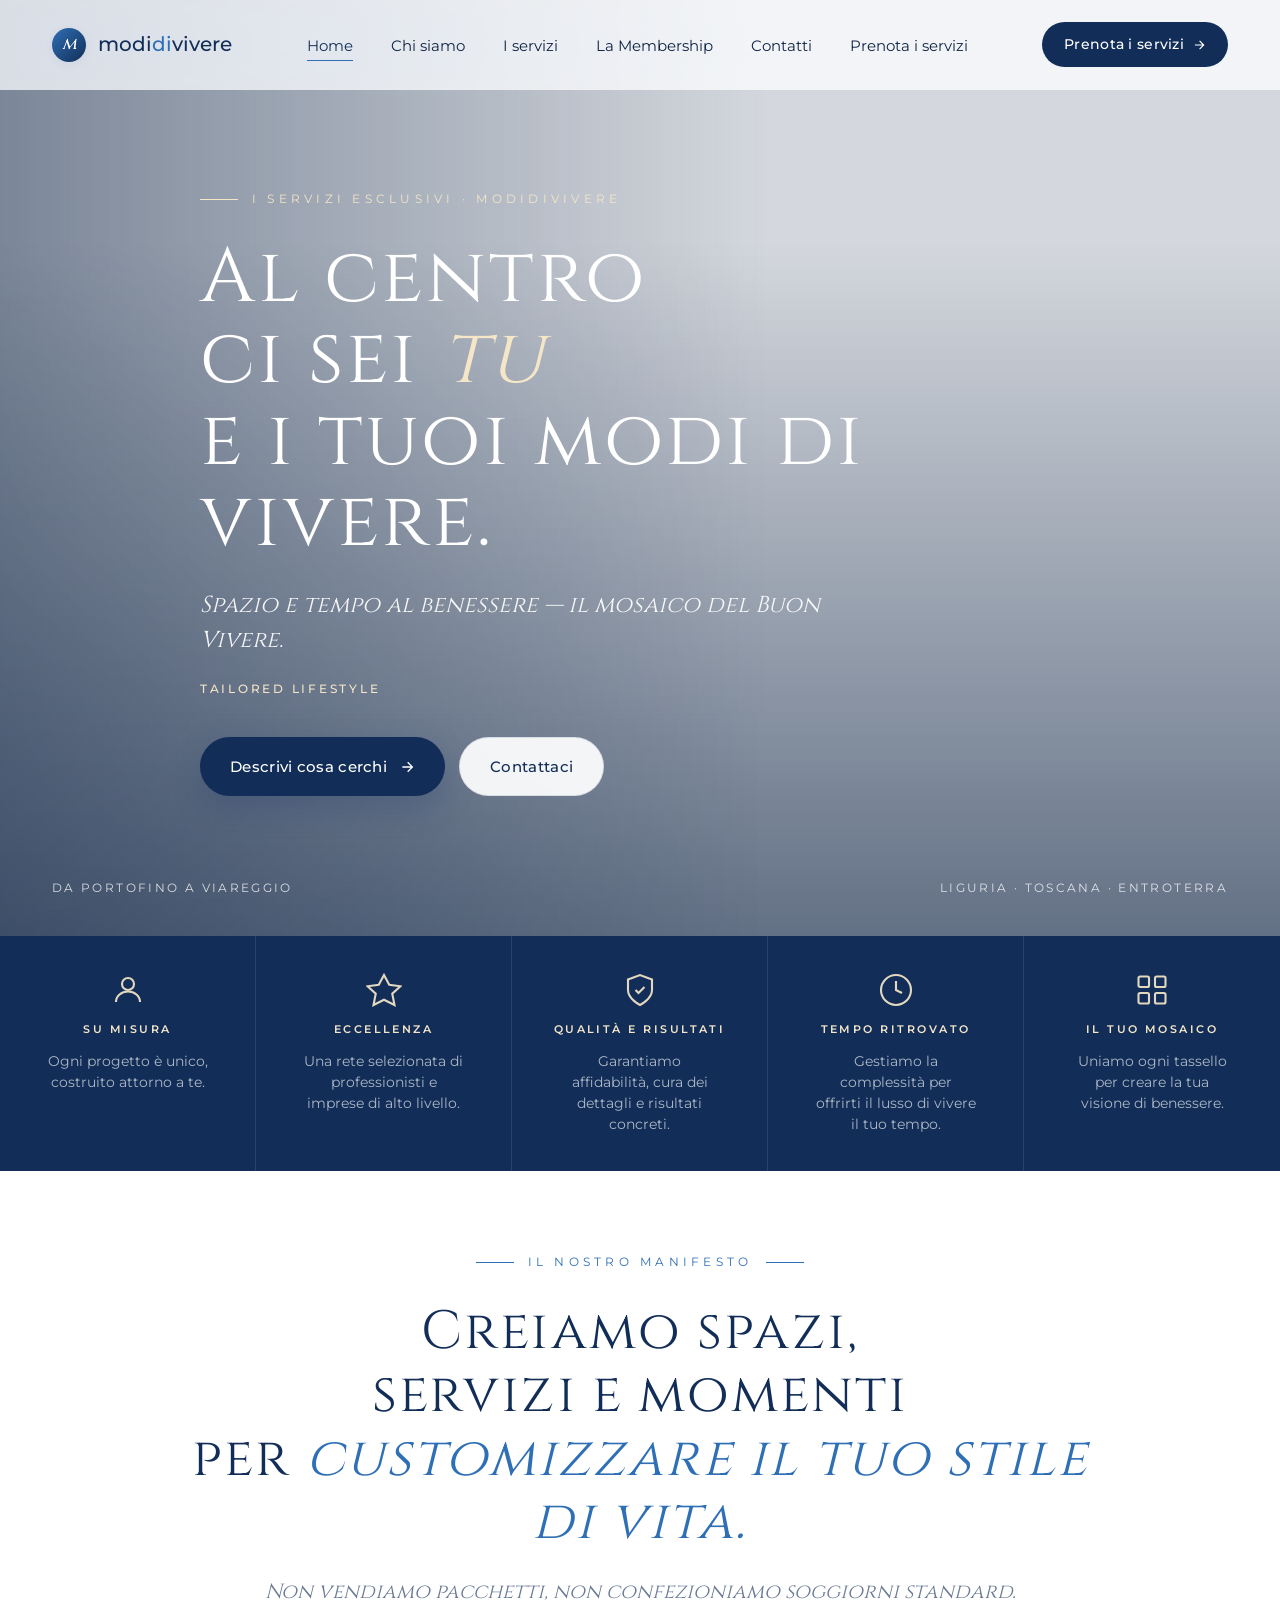
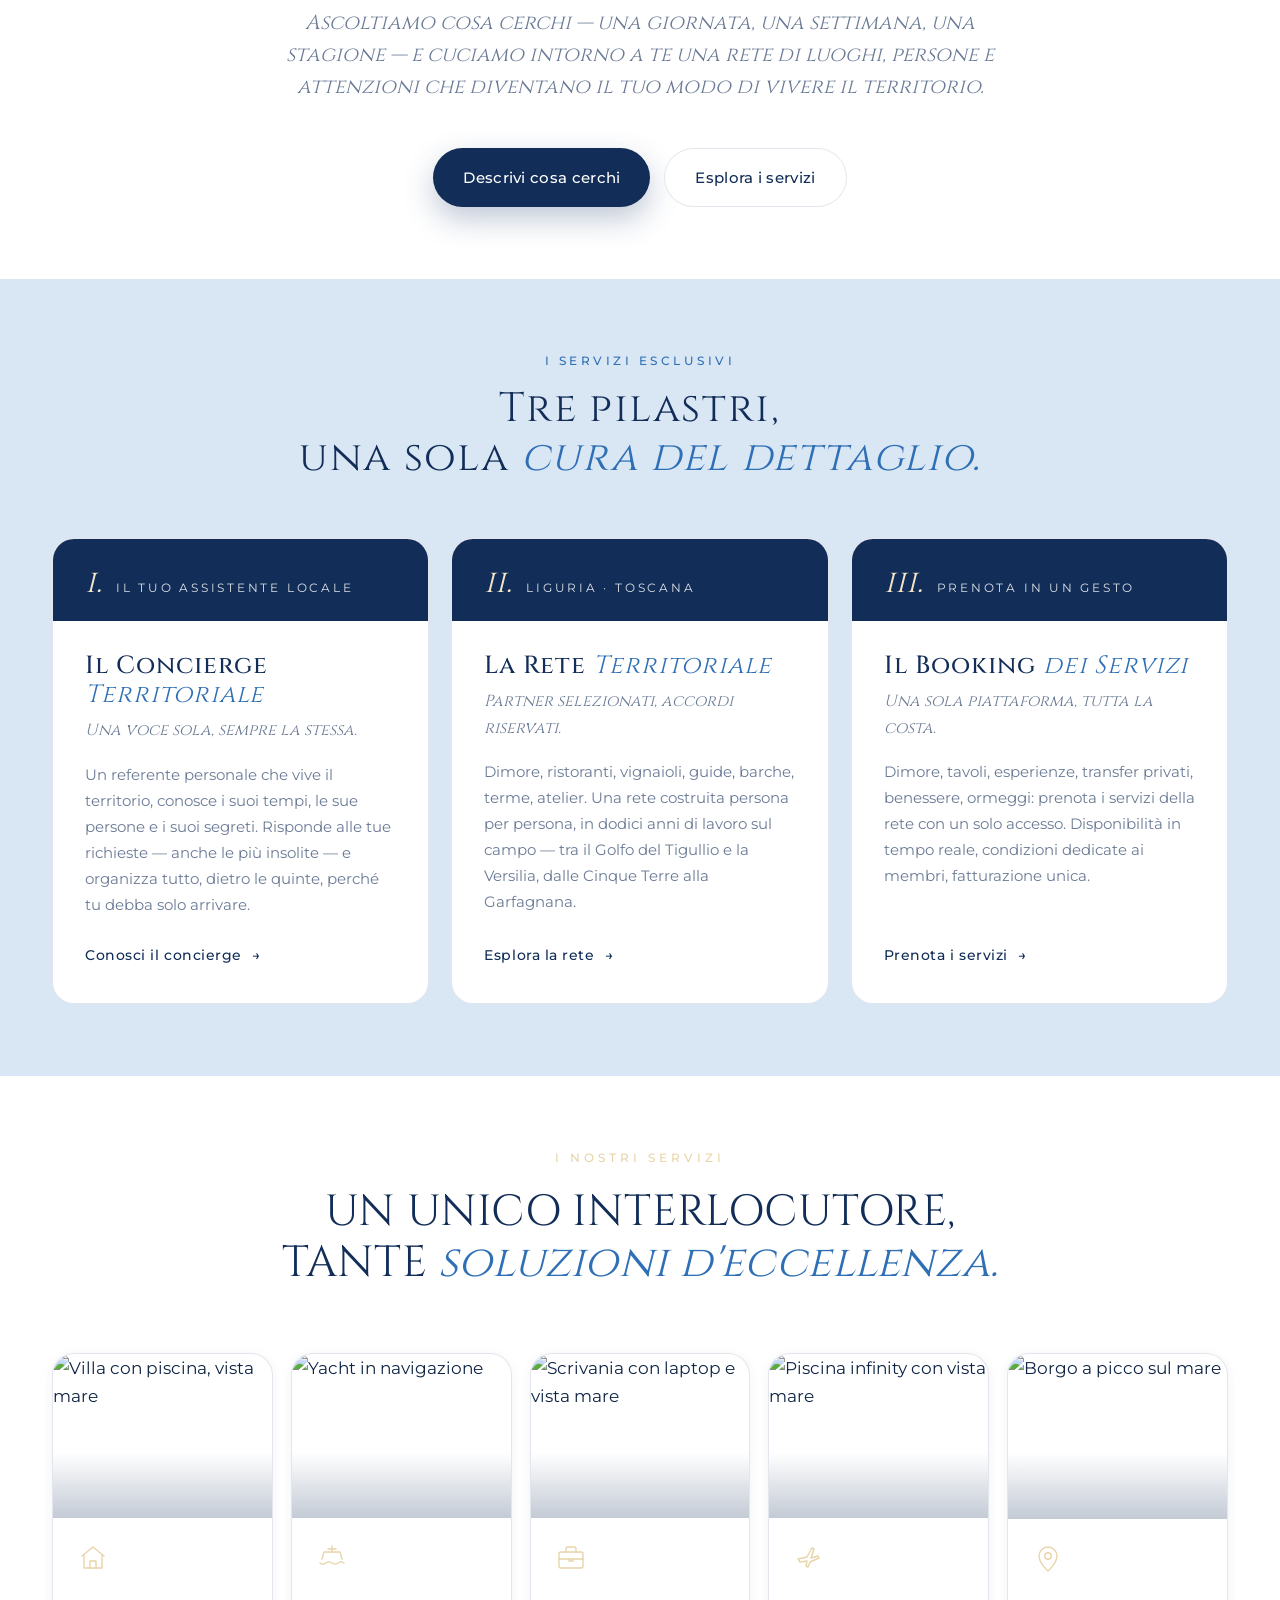
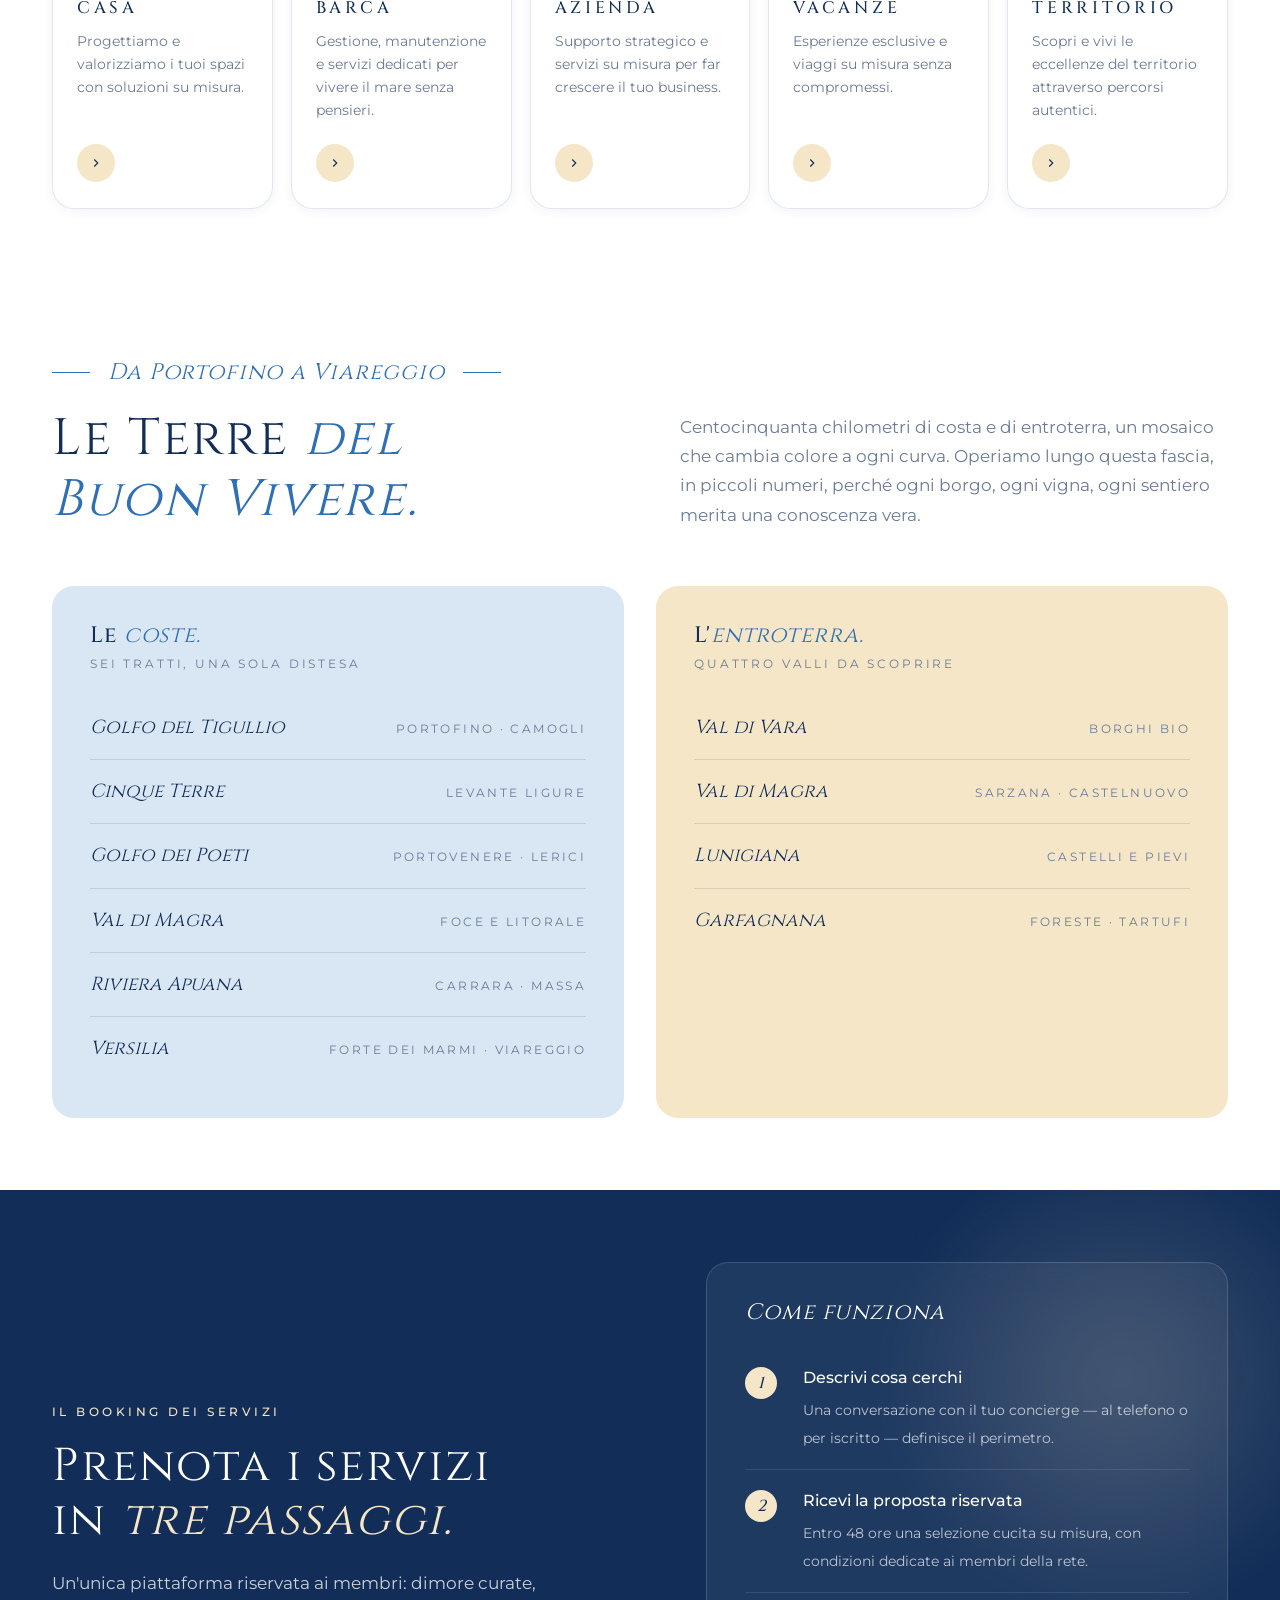
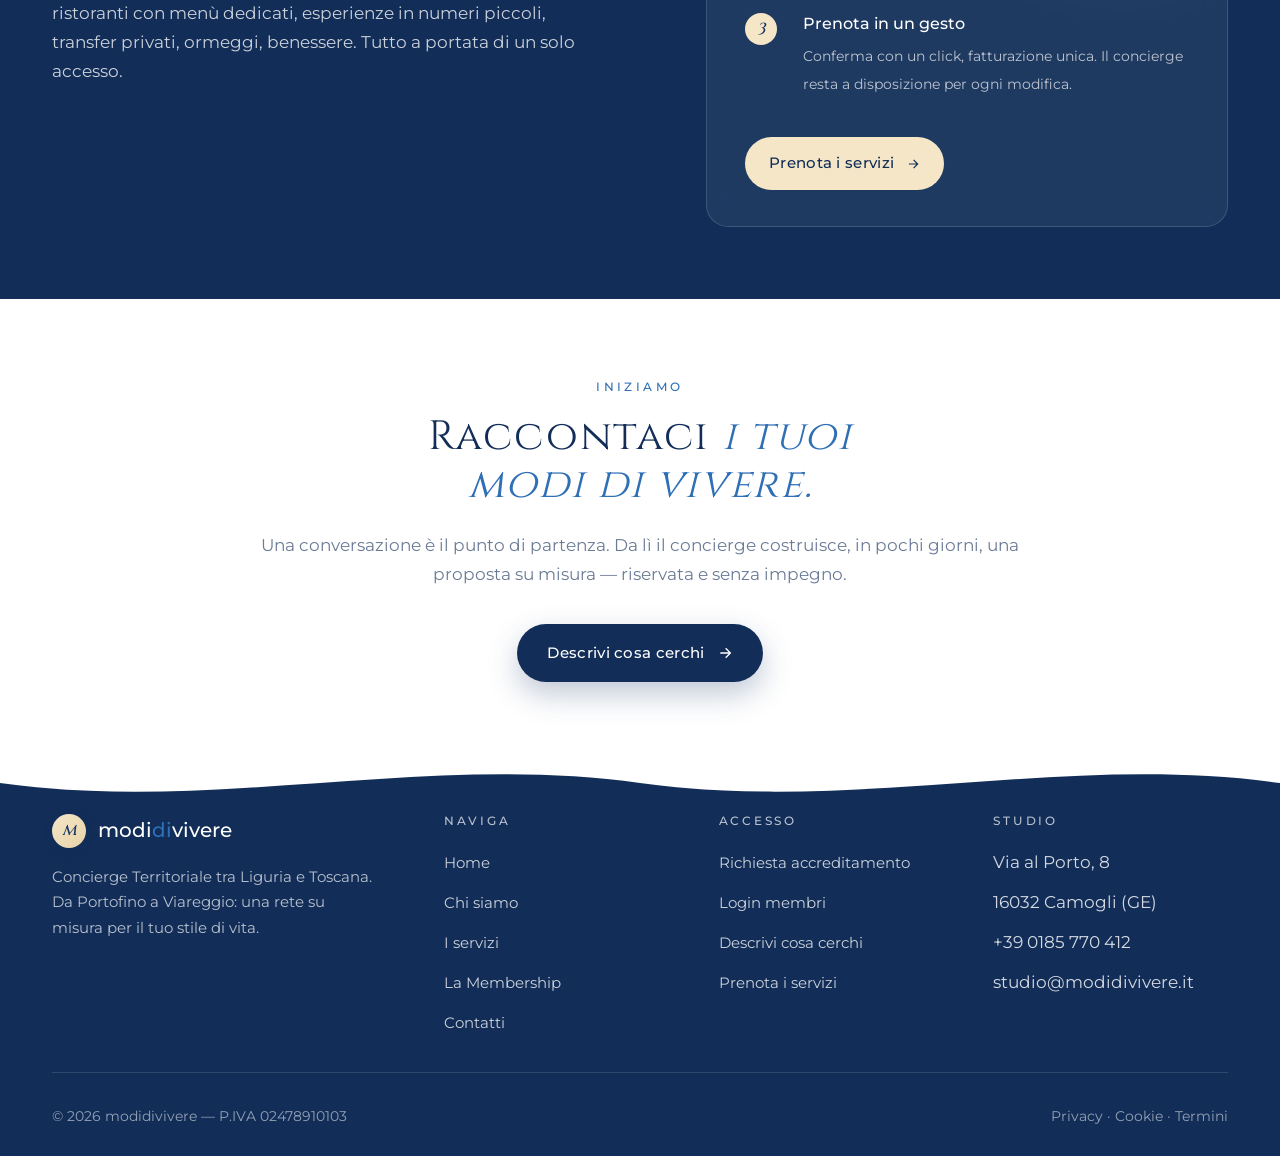
==== commit 951cc24d: "Prova font John Paul: Cinzel + Montserrat - --serif: Cinzel (headings, stile romano classico come JP" ====
--- a/index.html
+++ b/index.html
@@ -6,7 +6,7 @@
 <title>modidivivere — Concierge Territoriale tra Liguria e Toscana</title>
 <link rel="preconnect" href="https://fonts.googleapis.com">
 <link rel="preconnect" href="https://fonts.gstatic.com" crossorigin>
-<link href="https://fonts.googleapis.com/css2?family=Playfair+Display:ital,wght@0,400;0,500;0,600;1,400;1,500&family=Inter:wght@300;400;500;600&display=swap" rel="stylesheet">
+<link href="https://fonts.googleapis.com/css2?family=Cinzel:wght@400;500;600&family=Montserrat:ital,wght@0,300;0,400;0,500;0,600;1,300;1,400&display=swap" rel="stylesheet">
 <link rel="stylesheet" href="styles.css">
 <style>
 /* —— Brand naming override —— */
--- a/styles.css
+++ b/styles.css
@@ -16,8 +16,8 @@
   --shadow-lg: 0 24px 64px rgba(27, 58, 107, 0.16);
   --radius: 14px;
   --radius-lg: 22px;
-  --serif: 'Playfair Display', 'Cormorant Garamond', Georgia, serif;
-  --sans: 'Inter', system-ui, -apple-system, 'Helvetica Neue', sans-serif;
+  --serif: 'Cinzel', Georgia, serif;
+  --sans: 'Montserrat', system-ui, -apple-system, 'Helvetica Neue', sans-serif;
   --container: 1240px;
 }
 
@@ -41,20 +41,26 @@
 
 h1, h2, h3, h4 {
   font-family: var(--serif);
-  font-weight: 500;
+  font-weight: 400;
   color: var(--navy);
-  letter-spacing: -0.01em;
-  line-height: 1.12;
+  letter-spacing: 0.04em;
+  line-height: 1.18;
   text-wrap: balance;
 }
 
-h1 { font-size: clamp(2.4rem, 5.2vw, 4.4rem); font-weight: 400; }
-h2 { font-size: clamp(2rem, 3.6vw, 3.2rem); font-weight: 400; }
-h3 { font-size: clamp(1.3rem, 1.8vw, 1.7rem); }
+/* Cinzel has no italic — accent em elements use color only */
+h1 em, h2 em, h3 em, h4 em {
+  font-style: normal;
+  color: var(--sea);
+}
+
+h1 { font-size: clamp(2.2rem, 4.8vw, 4rem); font-weight: 400; }
+h2 { font-size: clamp(1.8rem, 3.2vw, 2.8rem); font-weight: 400; }
+h3 { font-size: clamp(1.2rem, 1.7vw, 1.55rem); font-weight: 500; }
 
 p { color: var(--ink); }
 
-.italic { font-style: italic; font-family: var(--serif); font-weight: 400; color: var(--sea); }
+.italic { font-family: var(--sans); font-style: italic; font-weight: 300; color: var(--sea); }
 
 .eyebrow {
   font-family: var(--sans);
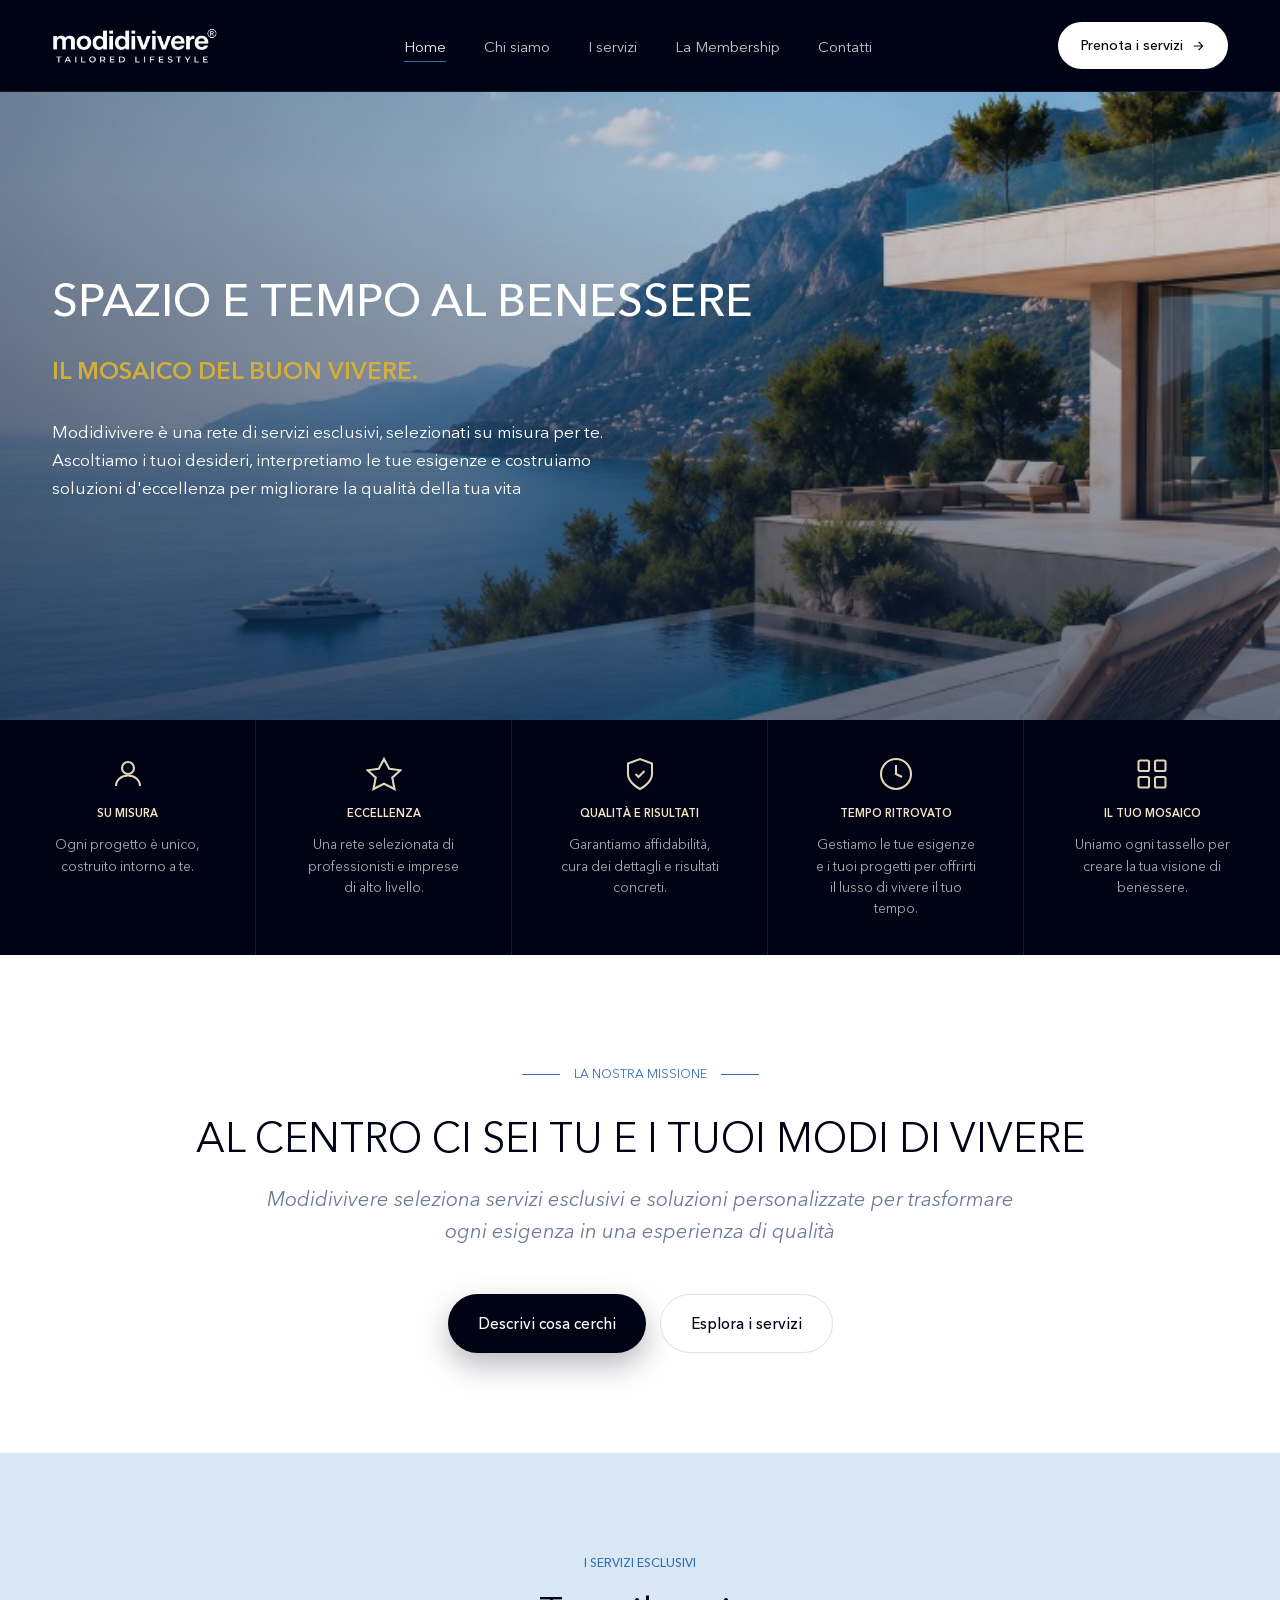
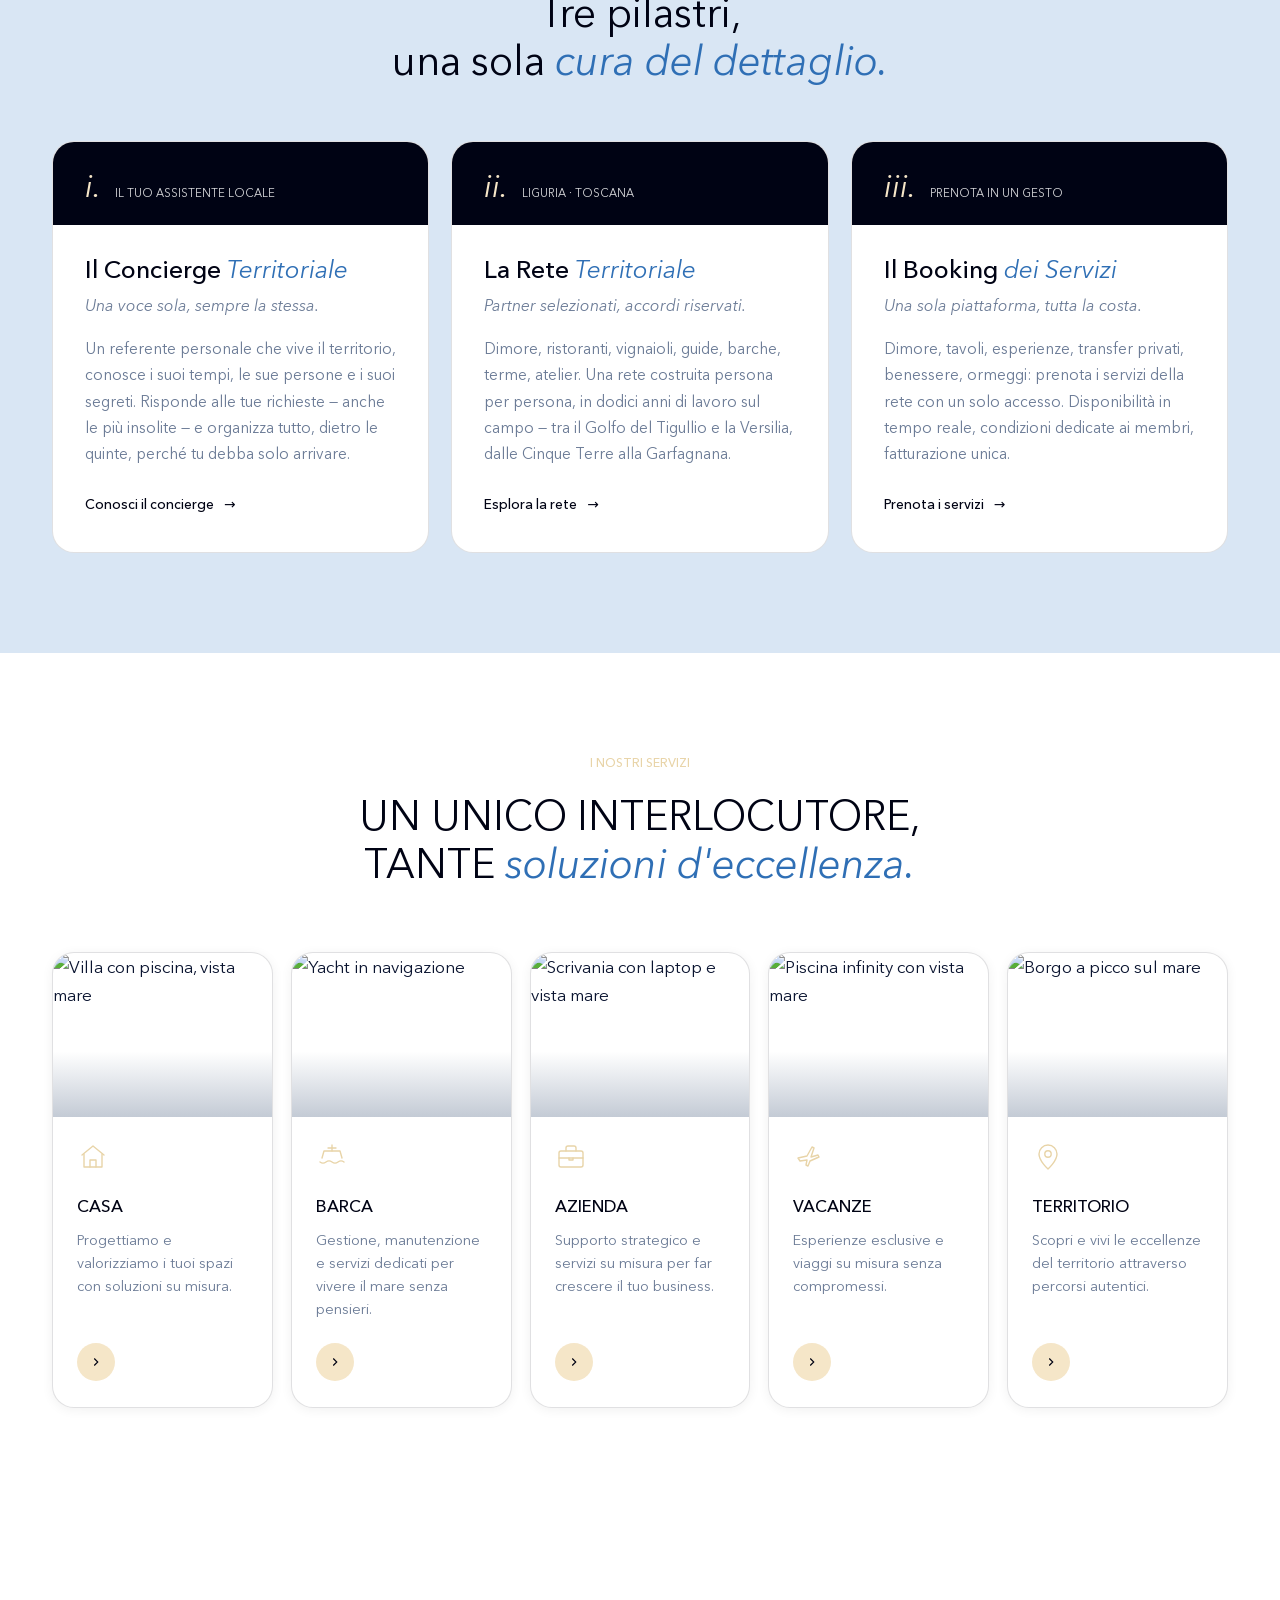
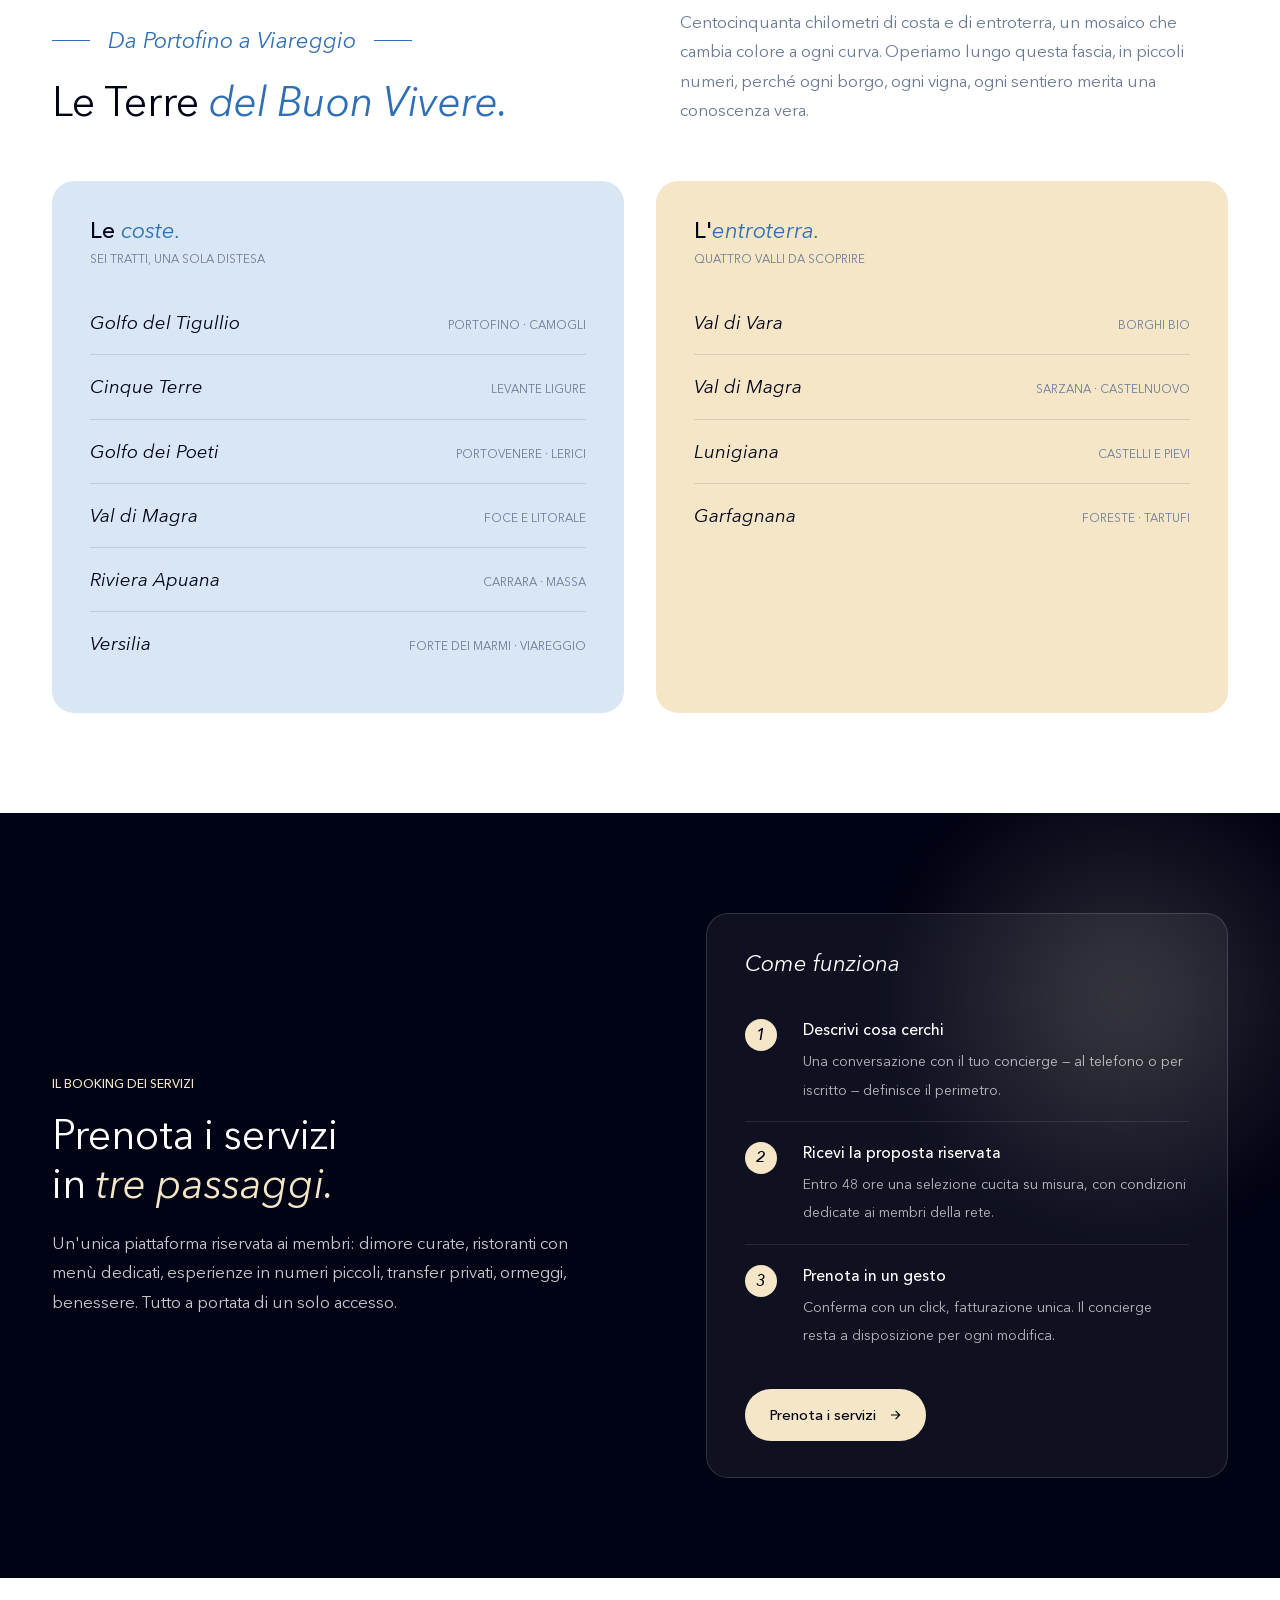
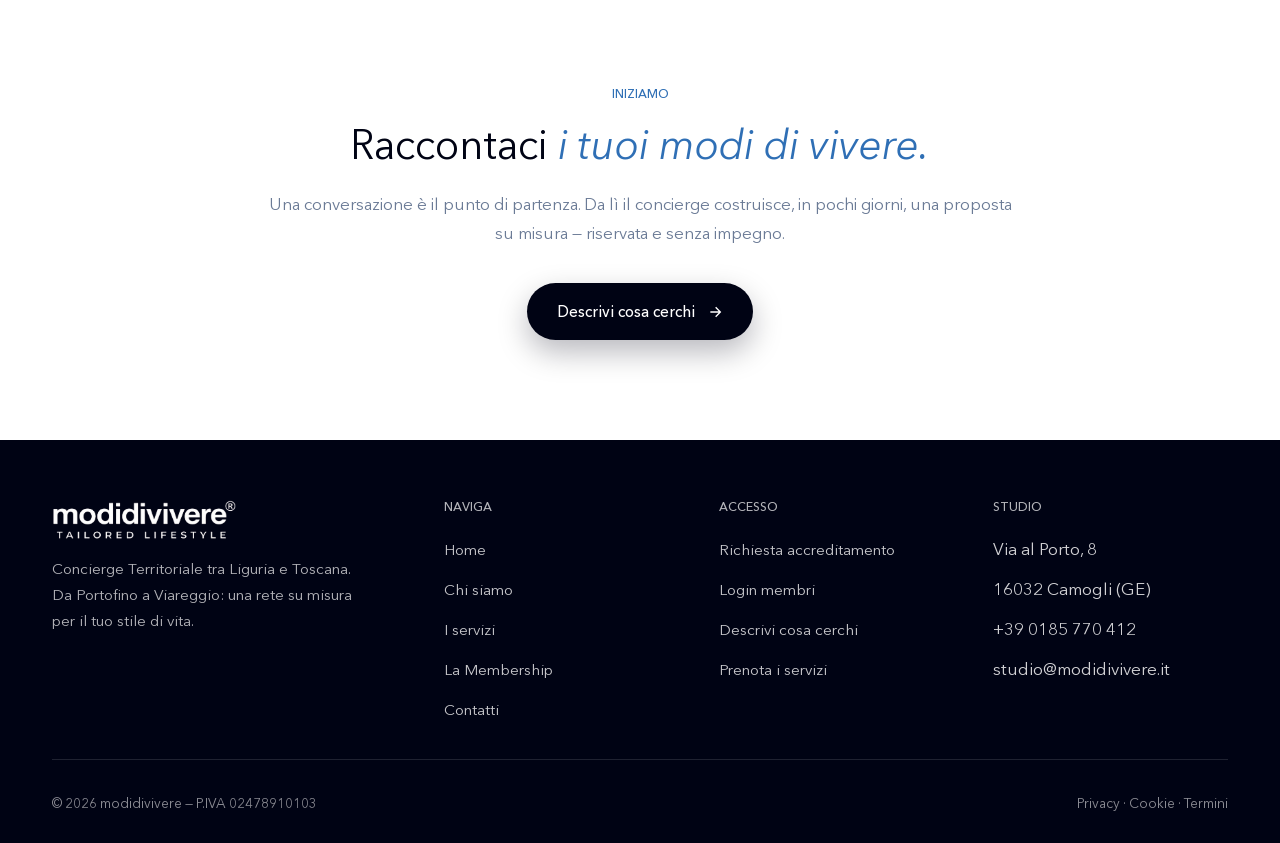
==== commit 7df5ed73: "Tipografia Avenir Next locale, brand (logo/hero), refactor CSS e navigazione - Caricati @font-face A" ====
--- a/index.html
+++ b/index.html
@@ -4,16 +4,8 @@
 <meta charset="utf-8">
 <meta name="viewport" content="width=device-width, initial-scale=1">
 <title>modidivivere — Concierge Territoriale tra Liguria e Toscana</title>
-<link rel="preconnect" href="https://fonts.googleapis.com">
-<link rel="preconnect" href="https://fonts.gstatic.com" crossorigin>
-<link href="https://fonts.googleapis.com/css2?family=Cinzel:wght@400;500;600&family=Montserrat:ital,wght@0,300;0,400;0,500;0,600;1,300;1,400&display=swap" rel="stylesheet">
 <link rel="stylesheet" href="styles.css">
 <style>
-/* —— Brand naming override —— */
-.brand-name { font-family: var(--sans); font-weight: 500; letter-spacing: 0; }
-.brand-name em { font-style: normal; font-weight: 500; color: var(--sea); }
-
-
 /* —— Value strip —— */
 .value-strip {
   background: var(--navy);
@@ -44,7 +36,7 @@
   font-family: var(--sans);
   font-size: 0.7rem;
   font-weight: 600;
-  letter-spacing: 0.22em;
+  letter-spacing: 0;
   text-transform: uppercase;
   color: var(--sand);
 }
@@ -69,10 +61,12 @@
 /* —— Hero —— */
 .hero {
   position: relative;
-  min-height: 100vh;
-  min-height: 100svh;
+  /* Non full-viewport: alto come richiesto, tetto px */
+  min-height: clamp(420px, 80svh, 750px);
   display: flex;
-  align-items: center;
+  flex-direction: column;
+  align-items: stretch;
+  justify-content: center;
   overflow: hidden;
   color: white;
   isolation: isolate;
@@ -86,41 +80,57 @@
   z-index: 1;
 }
 .hero-img { width: 100%; height: 112%; object-fit: cover; display: block; }
-.hero-inner { position: relative; z-index: 2; padding: 180px 0 140px; max-width: 880px; }
+.hero-inner {
+  position: relative;
+  z-index: 2;
+  /* Solo padding verticale: il margine sinistro è quello di .hero-align (= logo) */
+  padding: clamp(96px, 10svh, 118px) 0 clamp(56px, 6svh, 80px);
+  max-width: 880px;
+  text-align: left;
+}
 .hero .kicker {
   font-size: 0.78rem;
-  letter-spacing: 0.34em;
+  letter-spacing: 0;
   text-transform: uppercase;
   color: var(--sand);
-  display: inline-flex; align-items: center; gap: 14px;
+  display: inline-flex;
+  align-items: center;
+  justify-content: flex-start;
+  gap: 14px;
 }
 .hero .kicker::before { content: ''; width: 38px; height: 1px; background: var(--sand); }
 .hero h1 {
   color: white;
-  font-weight: 400;
-  font-size: clamp(2.6rem, 6vw, 5rem);
-  line-height: 1.06;
-  margin: 28px 0 26px;
+  font-weight: 500;
+  /* Circa 48px → 56px (3rem–3.5rem) con root 16px */
+  font-size: clamp(2.5rem, calc(2.5rem + 0.4375vw), 3rem);
+  line-height: 1.08;
+  margin: 18px 0 16px;
+  text-align: left;
 }
 .hero h1 .you { font-style: italic; color: var(--sand); font-weight: 400; }
 .hero .sub {
-  font-family: var(--serif);
+  font-family: var(--sans);
   font-style: italic;
-  font-size: clamp(1.1rem, 1.8vw, 1.45rem);
+  font-size: clamp(1rem, 0.95rem + 0.28vw, 1.175rem);
   color: rgba(255,255,255,0.92);
-  max-width: 620px;
-  line-height: 1.5;
+  max-width: 36rem;
+  line-height: 1.52;
   margin-bottom: 14px;
   font-weight: 400;
-}
-.hero .sub b { font-style: normal; font-family: var(--sans); font-weight: 500; letter-spacing: 0.22em; text-transform: uppercase; font-size: 0.78rem; color: var(--sand); display: block; margin-top: 22px; }
-.hero-actions { display: flex; gap: 14px; flex-wrap: wrap; margin-top: 38px; }
+  text-align: left;
+}
+.hero .sub b { font-style: normal; font-family: var(--sans); font-weight: 500; letter-spacing: 0; text-transform: uppercase; font-size: 0.78rem; color: var(--sand); display: block; margin-top: 22px; }
+.hero-actions { display: flex; gap: 14px; flex-wrap: wrap; margin-top: 38px; justify-content: flex-start; }
 .hero .meta-row {
-  position: absolute; left: 0; right: 0; bottom: 38px; z-index: 3;
-  display: flex; justify-content: space-between; gap: 32px;
-  max-width: var(--container); margin: 0 auto; padding: 0 32px;
-  color: rgba(255,255,255,0.78); font-size: 0.74rem; letter-spacing: 0.2em; text-transform: uppercase;
+  position: absolute; left: 0; right: 0; bottom: 22px; z-index: 3;
+  display: flex; justify-content: flex-start; align-items: center; gap: 24px 40px;
   flex-wrap: wrap;
+  max-width: var(--container);
+  margin: 0 auto;
+  padding: 0 32px;
+  box-sizing: border-box;
+  color: rgba(255,255,255,0.78); font-size: 0.74rem; letter-spacing: 0; text-transform: uppercase;
 }
 .cta-float { animation: bob 4.8s ease-in-out infinite; }
 @keyframes bob { 0%,100%{ transform: translateY(0);} 50% { transform: translateY(-5px);} }
@@ -129,37 +139,34 @@
 .center {
   background: var(--white);
   text-align: center;
-  padding: 72px 0;
+  padding: 100px 0;
   position: relative;
 }
 .center .kicker {
-  font-size: 0.78rem; letter-spacing: 0.34em; text-transform: uppercase;
+  font-size: 0.78rem; letter-spacing: 0; text-transform: uppercase;
   color: var(--sea); display: inline-flex; align-items: center; gap: 14px;
   margin-bottom: 28px;
 }
 .center .kicker::before, .center .kicker::after { content: ''; width: 38px; height: 1px; background: var(--sea); }
 .center h2 {
-  font-size: clamp(2rem, 4.2vw, 3.6rem);
   max-width: 920px; margin: 0 auto 22px; text-wrap: balance;
   font-weight: 400;
 }
 .center h2 em { font-style: italic; color: var(--sea); font-weight: 400; }
 .center p.pitch {
-  font-family: var(--serif);
   font-style: italic;
   font-size: clamp(1.05rem, 1.6vw, 1.35rem);
   color: var(--muted);
   max-width: 760px;
-  margin: 0 auto 44px;
+  margin: 0 auto 48px;
   line-height: 1.55;
-  text-wrap: pretty;
 }
 .center-actions { display: inline-flex; gap: 14px; flex-wrap: wrap; justify-content: center; }
 
 /* —— 3 Pillars —— */
-.pillars { padding: 72px 0; background: var(--sky); }
+.pillars { padding: 100px 0; background: var(--sky); }
 .pillars-head { max-width: 760px; margin: 0 auto 56px; text-align: center; }
-.pillars-head .kicker { color: var(--sea); font-size: 0.78rem; letter-spacing: 0.28em; text-transform: uppercase; font-weight: 500; display: block; margin-bottom: 14px; }
+.pillars-head .kicker { color: var(--sea); font-size: 0.78rem; letter-spacing: 0; text-transform: uppercase; font-weight: 500; display: block; margin-bottom: 14px; }
 .pillars-head h2 em { font-style: italic; color: var(--sea); font-weight: 400; }
 .pillar-grid {
   display: grid; grid-template-columns: repeat(3, 1fr); gap: 22px;
@@ -180,24 +187,24 @@
   padding: 28px 32px 22px;
   display: flex; align-items: baseline; gap: 14px;
 }
-.pillar .roman .num { font-family: var(--serif); font-style: italic; font-size: 2rem; line-height: 1; color: var(--sand); }
-.pillar .roman .tag { font-size: 0.72rem; letter-spacing: 0.24em; text-transform: uppercase; opacity: .85; }
+.pillar .roman .num { font-family: var(--sans); font-style: italic; font-size: 2rem; line-height: 1; color: var(--sand); }
+.pillar .roman .tag { font-size: 0.72rem; letter-spacing: 0; text-transform: uppercase; opacity: .85; }
 .pillar .body { padding: 30px 32px 36px; flex: 1; display: flex; flex-direction: column; }
 .pillar h3 { font-size: 1.55rem; margin-bottom: 8px; }
 .pillar h3 em { font-style: italic; color: var(--sea); font-weight: 400; }
-.pillar .sub-h { font-family: var(--serif); font-style: italic; color: var(--muted); font-size: 1rem; margin-bottom: 18px; }
+.pillar .sub-h { font-family: var(--sans); font-style: italic; color: var(--muted); font-size: 1rem; margin-bottom: 18px; }
 .pillar p { color: var(--muted); font-size: 0.96rem; line-height: 1.7; flex: 1; }
 .pillar .more {
   display: inline-flex; align-items: center; gap: 10px;
   margin-top: 26px; color: var(--navy); font-size: 0.86rem; font-weight: 500;
-  letter-spacing: 0.04em;
+  letter-spacing: 0;
 }
 .pillar .more .arrow { transition: transform .3s ease; }
 .pillar:hover .more .arrow { transform: translateX(5px); }
 
 /* —— Le Terre del Buon Vivere —— */
 .terre {
-  padding: 72px 0;
+  padding: 100px 0;
   background: var(--white);
   position: relative;
   overflow: hidden;
@@ -206,11 +213,10 @@
   display: grid; grid-template-columns: 1fr 1fr; gap: 80px; align-items: end;
   margin-bottom: 56px;
 }
-.terre-head h2 { font-size: clamp(2rem, 4vw, 3.4rem); }
 .terre-head h2 em { font-style: italic; color: var(--sea); font-weight: 400; }
 .terre-head .stretch {
-  font-family: var(--serif); font-style: italic; color: var(--sea);
-  font-size: 1.4rem; letter-spacing: 0.04em;
+  font-family: var(--sans); font-style: italic; color: var(--sea);
+  font-size: 1.4rem; letter-spacing: 0;
   display: inline-flex; align-items: center; gap: 18px;
   margin-bottom: 18px;
 }
@@ -237,7 +243,7 @@
 }
 .terre-col h3 em { font-style: italic; color: var(--sea); font-weight: 400; }
 .terre-col .lbl {
-  font-size: 0.74rem; letter-spacing: 0.24em; text-transform: uppercase;
+  font-size: 0.74rem; letter-spacing: 0; text-transform: uppercase;
   color: var(--muted); margin-bottom: 22px;
 }
 .terre-list {
@@ -250,16 +256,16 @@
 }
 .terre-list li:first-child { border-top: none; }
 .terre-list .place {
-  font-family: var(--serif); font-style: italic; font-size: 1.18rem; color: var(--navy);
+  font-family: var(--sans); font-style: italic; font-size: 1.18rem; color: var(--navy);
 }
 .terre-list .note {
-  font-size: 0.74rem; letter-spacing: 0.2em; text-transform: uppercase; color: var(--muted);
+  font-size: 0.74rem; letter-spacing: 0; text-transform: uppercase; color: var(--muted);
   text-align: right; flex-shrink: 0;
 }
 
 /* —— Booking strip —— */
 .booking {
-  padding: 72px 0;
+  padding: 100px 0;
   background: var(--navy);
   color: white;
   position: relative; overflow: hidden;
@@ -271,9 +277,9 @@
   filter: blur(20px);
 }
 .booking-grid { display: grid; grid-template-columns: 1.1fr 1fr; gap: 80px; align-items: center; position: relative; }
-.booking h2 { color: white; font-size: clamp(2rem, 3.6vw, 3.2rem); }
+.booking h2 { color: white; }
 .booking h2 em { font-style: italic; color: var(--sand); font-weight: 400; }
-.booking .kicker { color: var(--sand); font-size: 0.78rem; letter-spacing: 0.28em; text-transform: uppercase; font-weight: 500; display: block; margin-bottom: 16px; }
+.booking .kicker { color: var(--sand); font-size: 0.78rem; letter-spacing: 0; text-transform: uppercase; font-weight: 500; display: block; margin-bottom: 16px; }
 .booking p { color: rgba(255,255,255,.78); font-size: 1.05rem; line-height: 1.75; margin-top: 22px; max-width: 540px; }
 
 .book-card {
@@ -284,7 +290,7 @@
   padding: 36px 38px;
 }
 .book-card h4 {
-  color: white; font-family: var(--serif); font-style: italic; font-size: 1.4rem;
+  color: white; font-family: var(--sans); font-style: italic; font-size: 1.4rem;
   margin-bottom: 22px; font-weight: 400;
 }
 .book-card .step {
@@ -297,7 +303,7 @@
   width: 32px; height: 32px; border-radius: 50%;
   background: var(--sand); color: var(--navy);
   display: grid; place-items: center;
-  font-family: var(--serif); font-style: italic; font-size: 1rem; font-weight: 500;
+  font-family: var(--sans); font-style: italic; font-size: 1rem; font-weight: 500;
   margin-top: 2px;
 }
 .book-card .step strong { display: block; color: white; font-weight: 500; font-size: 0.98rem; margin-bottom: 4px; }
@@ -309,37 +315,27 @@
   background: var(--sand);
   color: var(--navy);
   border-radius: 999px;
-  font-weight: 500; font-size: 0.92rem; letter-spacing: 0.02em;
+  font-weight: 500; font-size: 0.92rem; letter-spacing: 0;
   transition: transform .3s ease, box-shadow .3s ease;
 }
 .book-card .cta:hover { transform: translateY(-2px); box-shadow: 0 14px 30px rgba(245,230,200,.28); }
-
-
-/* —— Closing —— */
-.closing {
-  padding: 72px 0; background: var(--white); text-align: center;
-}
-.closing-inner { max-width: 760px; margin: 0 auto; }
-.closing h2 em { font-style: italic; color: var(--sea); font-weight: 400; }
-.closing p { color: var(--muted); font-size: 1.05rem; line-height: 1.7; margin: 22px 0 36px; }
 
 /* —— Ambiti (5 service categories) —— */
 .ambiti {
-  padding: 72px 0;
+  padding: 100px 0;
   background: var(--white);
   position: relative;
 }
 .ambiti-head { text-align: center; max-width: 880px; margin: 0 auto 64px; }
 .ambiti-head .kicker {
-  font-size: 0.78rem; letter-spacing: 0.32em; text-transform: uppercase;
+  font-size: 0.78rem; letter-spacing: 0; text-transform: uppercase;
   color: var(--sand-deep); font-weight: 500; display: block; margin-bottom: 18px;
 }
 .ambiti-head h2 {
-  font-family: var(--serif);
+  font-family: var(--sans);
   font-weight: 400;
-  font-size: clamp(1.9rem, 3.4vw, 2.9rem);
   text-transform: uppercase;
-  letter-spacing: 0.005em;
+  letter-spacing: 0;
   line-height: 1.18;
 }
 .ambiti-head h2 em { font-style: italic; color: var(--sea); font-weight: 400; text-transform: none; }
@@ -386,10 +382,10 @@
   margin-bottom: 12px;
 }
 .amb-card .amb-title {
-  font-family: var(--serif);
+  font-family: var(--sans);
   font-weight: 500;
   font-size: 1.05rem;
-  letter-spacing: 0.22em;
+  letter-spacing: 0;
   text-transform: uppercase;
   color: var(--navy);
   margin-bottom: 8px;
@@ -427,7 +423,39 @@
 
 @media (max-width: 980px) {
   .pillar-grid { grid-template-columns: 1fr; }
-  .terre-head, .terre-cols, .booking-grid { grid-template-columns: 1fr; gap: 40px; }
+  .terre-head,
+  .terre-cols,
+  .booking-grid {
+    grid-template-columns: 1fr;
+    gap: 28px;
+  }
+  .terre-head {
+    align-items: start;
+    margin-bottom: 40px;
+  }
+  .booking-grid { gap: 40px; }
+}
+
+@media (max-width: 540px) {
+  .terre { padding: 72px 0; }
+  .terre-col { padding: 26px 22px 28px; }
+  .terre-head .stretch {
+    font-size: 1.15rem;
+    gap: 12px;
+    flex-wrap: wrap;
+  }
+  .terre-head .stretch::before,
+  .terre-head .stretch::after { width: 24px; }
+  .terre-list li {
+    flex-direction: column;
+    align-items: flex-start;
+    gap: 6px;
+    padding: 14px 0;
+  }
+  .terre-list .note {
+    text-align: left;
+    letter-spacing: 0;
+  }
 }
 </style>
 </head>
@@ -438,8 +466,7 @@
 <nav class="nav">
   <div class="nav-inner">
     <a href="index.html" class="brand">
-      <span class="brand-mark">m</span>
-      <span class="brand-name">modi<em>di</em>vivere</span>
+      <img class="brand-logo" src="uploads/logo-mdv.png" alt="modidivivere" width="1069" height="233" decoding="async">
     </a>
     <ul class="nav-links">
       <li><a href="index.html" class="active">Home</a></li>
@@ -463,37 +490,27 @@
 <header class="hero" data-screen-label="01 Home — Hero">
   <div class="hero-media" data-parallax>
     <img class="hero-img"
-         src="https://images.unsplash.com/photo-1516483638261-f4dbaf036963?w=2000&q=80&auto=format&fit=crop"
-         alt="La costa tra Liguria e Toscana, da Portofino a Viareggio" />
-  </div>
-
-  <div class="container">
+         src="uploads/hero-banner.jpg"
+         alt="Panorama sulla costa, villa sul mare da Portofino a Viareggio" />
+  </div>
+
+  <div class="hero-align">
     <div class="hero-inner">
-      <span class="kicker reveal">I servizi esclusivi · modidivivere</span>
-      <h1 class="reveal delay-1">Al centro<br>ci sei <span class="you">tu</span><br>e i tuoi modi di vivere.</h1>
-      <p class="sub reveal delay-2">
-        Spazio e tempo al benessere — il mosaico del Buon Vivere.
-        <b>Tailored Lifestyle</b>
+      <h1 class="reveal delay-1 hero-title--featured">SPAZIO E TEMPO AL BENESSERE</h1>
+      <p class="sub reveal delay-2 hero-tagline-accent">
+        IL MOSAICO DEL BUON VIVERE.
       </p>
-      <div class="hero-actions reveal delay-3">
-        <a href="contatti.html" class="btn btn-primary cta-float">
-          Descrivi cosa cerchi
-          <svg class="arrow" width="16" height="16" viewBox="0 0 24 24" fill="none" stroke="currentColor" stroke-width="2"><path d="M5 12h14M13 5l7 7-7 7"/></svg>
-        </a>
-        <a href="contatti.html" class="btn btn-ghost">Contattaci</a>
-      </div>
-    </div>
-  </div>
-
-  <div class="meta-row">
-    <span>Da Portofino a Viareggio</span>
-    <span>Liguria · Toscana · Entroterra</span>
+      <p class="hero-lead reveal delay-3">
+        Modidivivere è una rete di servizi esclusivi, selezionati su misura per te.
+        Ascoltiamo i tuoi desideri, interpretiamo le tue esigenze e costruiamo soluzioni d'eccellenza per migliorare la qualità della tua vita
+      </p>
+    </div>
   </div>
 </header>
 
 <!-- ——— Value strip ——— -->
 <div class="value-strip">
-  <div class="container" style="padding-left:0; padding-right:0; max-width:100%;">
+  <div class="container container--fullbleed">
     <div class="value-strip-inner">
 
       <div class="value-item reveal">
@@ -501,7 +518,7 @@
           <circle cx="12" cy="8" r="4"/><path d="M4 20c0-4 3.6-7 8-7s8 3 8 7"/>
         </svg>
         <span class="value-label">Su misura</span>
-        <p class="value-desc">Ogni progetto è unico, costruito attorno a te.</p>
+        <p class="value-desc">Ogni progetto è unico, costruito intorno a te.</p>
       </div>
 
       <div class="value-item reveal delay-1">
@@ -525,7 +542,7 @@
           <circle cx="12" cy="12" r="10"/><polyline points="12 6 12 12 16 14"/>
         </svg>
         <span class="value-label">Tempo ritrovato</span>
-        <p class="value-desc">Gestiamo la complessità per offrirti il lusso di vivere il tuo tempo.</p>
+        <p class="value-desc">Gestiamo le tue esigenze e i tuoi progetti per  offrirti il lusso di vivere il tuo tempo.</p>
       </div>
 
       <div class="value-item reveal delay-4">
@@ -543,13 +560,10 @@
 <!-- ——— Centerpiece ——— -->
 <section class="center" data-screen-label="01 Home — Manifesto">
   <div class="container">
-    <span class="kicker reveal">Il nostro manifesto</span>
-    <h2 class="reveal delay-1">Creiamo spazi, servizi e momenti<br>per <em>customizzare il tuo stile di vita.</em></h2>
+    <span class="kicker reveal">La nostra missione</span>
+    <h2 class="reveal delay-1">AL CENTRO CI SEI TU E I TUOI MODI DI VIVERE</h2>
     <p class="pitch reveal delay-2">
-      Non vendiamo pacchetti, non confezioniamo soggiorni standard.
-      Ascoltiamo cosa cerchi — una giornata, una settimana, una stagione —
-      e cuciamo intorno a te una rete di luoghi, persone e attenzioni
-      che diventano il tuo modo di vivere il territorio.
+      Modidivivere seleziona servizi esclusivi e soluzioni personalizzate per trasformare ogni esigenza in una esperienza di qualità
     </p>
     <div class="center-actions reveal delay-3">
       <a href="contatti.html" class="btn btn-primary">Descrivi cosa cerchi</a>
@@ -808,10 +822,10 @@
 <section class="closing">
   <div class="container">
     <div class="closing-inner">
-      <span class="kicker reveal" style="color: var(--sea); font-size: 0.78rem; letter-spacing: 0.28em; text-transform: uppercase; font-weight: 500;">Iniziamo</span>
-      <h2 class="reveal delay-1" style="margin-top: 14px;">Raccontaci <em>i tuoi modi di vivere.</em></h2>
+      <span class="kicker reveal">Iniziamo</span>
+      <h2 class="reveal delay-1 u-mt-14">Raccontaci <em>i tuoi modi di vivere.</em></h2>
       <p class="reveal delay-2">Una conversazione è il punto di partenza. Da lì il concierge costruisce, in pochi giorni, una proposta su misura — riservata e senza impegno.</p>
-      <div class="reveal delay-3" style="display:flex; gap:14px; flex-wrap:wrap; justify-content:center;">
+      <div class="reveal delay-3 flex-gap flex-gap--center">
         <a href="contatti.html" class="btn btn-primary cta-float">
           Descrivi cosa cerchi
           <svg class="arrow" width="16" height="16" viewBox="0 0 24 24" fill="none" stroke="currentColor" stroke-width="2"><path d="M5 12h14M13 5l7 7-7 7"/></svg>
@@ -826,9 +840,8 @@
   <div class="container">
     <div class="footer-grid">
       <div class="footer-brand">
-        <a href="index.html" class="brand" style="color:white;">
-          <span class="brand-mark" style="background:linear-gradient(135deg, #F5E6C8, #E8D4A8); color:#1B3A6B;">m</span>
-          <span class="brand-name" style="color:white;">modi<em>di</em>vivere</span>
+        <a href="index.html" class="brand">
+          <img class="brand-logo" src="uploads/logo-mdv.png" alt="modidivivere" width="1069" height="233" decoding="async">
         </a>
         <p>Concierge Territoriale tra Liguria e Toscana. Da Portofino a Viareggio: una rete su misura per il tuo stile di vita.</p>
       </div>
--- a/styles.css
+++ b/styles.css
@@ -1,24 +1,109 @@
 /* Modi di Vivere — shared styles */
+
+/* Avenir Next (locale — cartella font/, file AvenirNextCyr*) */
+@font-face {
+  font-family: 'Avenir Next';
+  src: url('font/AvenirNextCyr-Light.woff2') format('woff2'),
+       url('font/AvenirNextCyr-Light.woff') format('woff');
+  font-weight: 300;
+  font-style: normal;
+  font-display: swap;
+}
+@font-face {
+  font-family: 'Avenir Next';
+  src: url('font/AvenirNextCyr-LightItalic.woff2') format('woff2'),
+       url('font/AvenirNextCyr-LightItalic.woff') format('woff');
+  font-weight: 300;
+  font-style: italic;
+  font-display: swap;
+}
+@font-face {
+  font-family: 'Avenir Next';
+  src: url('font/AvenirNextCyr-Regular.woff2') format('woff2'),
+       url('font/AvenirNextCyr-Regular.woff') format('woff');
+  font-weight: 400;
+  font-style: normal;
+  font-display: swap;
+}
+@font-face {
+  font-family: 'Avenir Next';
+  src: url('font/AvenirNextCyr-Italic.woff2') format('woff2'),
+       url('font/AvenirNextCyr-Italic.woff') format('woff');
+  font-weight: 400;
+  font-style: italic;
+  font-display: swap;
+}
+@font-face {
+  font-family: 'Avenir Next';
+  src: url('font/AvenirNextCyr-Medium.woff2') format('woff2'),
+       url('font/AvenirNextCyr-Medium.woff') format('woff');
+  font-weight: 500;
+  font-style: normal;
+  font-display: swap;
+}
+@font-face {
+  font-family: 'Avenir Next';
+  src: url('font/AvenirNextCyr-MediumItalic.woff2') format('woff2'),
+       url('font/AvenirNextCyr-MediumItalic.woff') format('woff');
+  font-weight: 500;
+  font-style: italic;
+  font-display: swap;
+}
+@font-face {
+  font-family: 'Avenir Next';
+  src: url('font/AvenirNextCyr-Demi.woff2') format('woff2'),
+       url('font/AvenirNextCyr-Demi.woff') format('woff');
+  font-weight: 600;
+  font-style: normal;
+  font-display: swap;
+}
+@font-face {
+  font-family: 'Avenir Next';
+  src: url('font/AvenirNextCyr-DemiItalic.woff2') format('woff2'),
+       url('font/AvenirNextCyr-DemiItalic.woff') format('woff');
+  font-weight: 600;
+  font-style: italic;
+  font-display: swap;
+}
+@font-face {
+  font-family: 'Avenir Next';
+  src: url('font/AvenirNextCyr-Bold.woff2') format('woff2'),
+       url('font/AvenirNextCyr-Bold.woff') format('woff');
+  font-weight: 700;
+  font-style: normal;
+  font-display: swap;
+}
+@font-face {
+  font-family: 'Avenir Next';
+  src: url('font/AvenirNextCyr-BoldItalic.woff2') format('woff2'),
+       url('font/AvenirNextCyr-BoldItalic.woff') format('woff');
+  font-weight: 700;
+  font-style: italic;
+  font-display: swap;
+}
 
 :root {
   --white: #FFFFFF;
   --sky: #D9E6F4;
   --sea: #2F6FB5;
-  --navy: #122E58;
-  --navy-soft: #1F427A;
+  --navy: rgb(0, 3, 20);
+  --navy-soft: rgb(45, 58, 95);
   --sand: #F5E6C8;
   --sand-deep: #E8D4A8;
-  --ink: #0F2444;
+  --ink: #0a1430;
   --muted: #6B7B96;
-  --line: rgba(27, 58, 107, 0.12);
-  --shadow-sm: 0 2px 12px rgba(27, 58, 107, 0.06);
-  --shadow-md: 0 12px 40px rgba(27, 58, 107, 0.10);
-  --shadow-lg: 0 24px 64px rgba(27, 58, 107, 0.16);
+  --line: rgba(0, 3, 20, 0.12);
+  --shadow-sm: 0 2px 12px rgba(0, 3, 20, 0.06);
+  --shadow-md: 0 12px 40px rgba(0, 3, 20, 0.10);
+  --shadow-lg: 0 24px 64px rgba(0, 3, 20, 0.16);
   --radius: 14px;
   --radius-lg: 22px;
-  --serif: 'Cinzel', Georgia, serif;
-  --sans: 'Montserrat', system-ui, -apple-system, 'Helvetica Neue', sans-serif;
+  --sans: 'Avenir Next', system-ui, -apple-system, 'Helvetica Neue', sans-serif;
   --container: 1240px;
+  /* Titoli di sezione (h2) — stesso clamp ovunque */
+  --section-heading-size: clamp(1.8rem, 3.2vw, 2.8rem);
+  /* Homepage hero: altezza ~70svh, max 750px — vedi `.hero` in index.html */
+  --hero-photo-aspect-ratio: 16 / 9;
 }
 
 * { box-sizing: border-box; margin: 0; padding: 0; }
@@ -40,22 +125,22 @@
 a { color: inherit; text-decoration: none; }
 
 h1, h2, h3, h4 {
-  font-family: var(--serif);
+  font-family: var(--sans);
   font-weight: 400;
   color: var(--navy);
-  letter-spacing: 0.04em;
+  letter-spacing: 0;
   line-height: 1.18;
   text-wrap: balance;
 }
 
-/* Cinzel has no italic — accent em elements use color only */
+/* Heading em — colore marchio */
 h1 em, h2 em, h3 em, h4 em {
   font-style: normal;
   color: var(--sea);
 }
 
 h1 { font-size: clamp(2.2rem, 4.8vw, 4rem); font-weight: 400; }
-h2 { font-size: clamp(1.8rem, 3.2vw, 2.8rem); font-weight: 400; }
+h2 { font-size: var(--section-heading-size); font-weight: 400; }
 h3 { font-size: clamp(1.2rem, 1.7vw, 1.55rem); font-weight: 500; }
 
 p { color: var(--ink); }
@@ -66,7 +151,7 @@
   font-family: var(--sans);
   font-size: 0.78rem;
   font-weight: 500;
-  letter-spacing: 0.22em;
+  letter-spacing: 0;
   text-transform: uppercase;
   color: var(--sea);
 }
@@ -75,6 +160,14 @@
   max-width: var(--container);
   margin: 0 auto;
   padding: 0 32px;
+}
+
+/* Corsia orizzontale come logo/navigation (.nav-inner) — uso dedicato nell’hero */
+.hero-align {
+  max-width: var(--container);
+  margin: 0 auto;
+  padding: 0 32px;
+  width: 100%;
 }
 
 /* ——— Navigation ——— */
@@ -83,15 +176,15 @@
   top: 0; left: 0; right: 0;
   z-index: 100;
   padding: 22px 0;
-  background: rgba(255, 255, 255, 0.72);
-  backdrop-filter: saturate(180%) blur(14px);
-  -webkit-backdrop-filter: saturate(180%) blur(14px);
-  border-bottom: 1px solid transparent;
+  background: var(--navy);
+  backdrop-filter: none;
+  -webkit-backdrop-filter: none;
+  border-bottom: 1px solid rgba(255, 255, 255, 0.08);
   transition: background 0.3s ease, border-color 0.3s ease, padding 0.3s ease;
 }
 .nav.scrolled {
-  background: rgba(255, 255, 255, 0.92);
-  border-bottom-color: var(--line);
+  background: var(--navy);
+  border-bottom-color: rgba(255, 255, 255, 0.14);
   padding: 14px 0;
 }
 .nav-inner {
@@ -106,27 +199,22 @@
 .brand {
   display: flex;
   align-items: center;
-  gap: 12px;
-  font-family: var(--serif);
-  color: var(--navy);
-}
-.brand-mark {
-  width: 34px; height: 34px;
-  border-radius: 50%;
-  background: linear-gradient(135deg, var(--sea), var(--navy));
-  display: grid; place-items: center;
-  color: white;
-  font-style: italic;
-  font-size: 1.05rem;
-  font-weight: 500;
-  box-shadow: var(--shadow-sm);
-}
-.brand-name {
-  font-size: 1.25rem;
-  font-weight: 500;
-  letter-spacing: 0.01em;
-}
-.brand-name em { font-style: italic; font-weight: 400; }
+  flex-shrink: 0;
+  line-height: 0;
+}
+
+/* Wordmark: uploads/logo-mdv.png (1069×233) */
+.brand-logo {
+  display: block;
+  height: 36px;
+  width: auto;
+  max-width: min(220px, 46vw);
+}
+
+.footer .brand-logo {
+  height: 40px;
+  max-width: min(240px, 70vw);
+}
 
 .nav-links {
   display: flex;
@@ -136,7 +224,7 @@
 }
 .nav-links a {
   font-size: 0.92rem;
-  color: var(--ink);
+  color: rgba(255, 255, 255, 0.78);
   position: relative;
   padding: 6px 0;
   transition: color 0.2s ease;
@@ -152,31 +240,33 @@
   transform-origin: right center;
   transition: transform 0.4s cubic-bezier(0.2, 0.7, 0.2, 1);
 }
-.nav-links a:hover { color: var(--navy); }
+.nav-links a:hover { color: var(--sand); }
 .nav-links a:hover::after,
 .nav-links a.active::after {
   transform: scaleX(1);
   transform-origin: left center;
 }
-.nav-links a.active { color: var(--navy); }
+.nav-links a.active { color: rgba(255, 255, 255, 0.95); }
 
 .nav-cta {
   display: inline-flex;
   align-items: center;
   gap: 8px;
   padding: 11px 22px;
-  background: var(--navy);
-  color: white;
+  background: #fff;
+  color: var(--navy);
+  border: 1px solid rgba(255, 255, 255, 0.28);
   border-radius: 999px;
   font-size: 0.88rem;
   font-weight: 500;
-  letter-spacing: 0.02em;
-  transition: transform 0.3s ease, box-shadow 0.3s ease, background 0.3s ease;
+  letter-spacing: 0;
+  transition: transform 0.3s ease, box-shadow 0.3s ease, background 0.3s ease, color 0.2s ease;
 }
 .nav-cta:hover {
   transform: translateY(-2px);
-  box-shadow: 0 10px 24px rgba(27, 58, 107, 0.28);
-  background: var(--navy-soft);
+  box-shadow: 0 10px 28px rgba(0, 3, 20, 0.22);
+  background: #fff;
+  color: var(--navy);
 }
 
 .menu-btn {
@@ -184,7 +274,7 @@
   background: none;
   border: none;
   cursor: pointer;
-  color: var(--navy);
+  color: rgba(255, 255, 255, 0.92);
   width: 40px; height: 40px;
   border-radius: 8px;
   align-items: center;
@@ -192,7 +282,7 @@
   transition: background 0.2s ease;
   flex-shrink: 0;
 }
-.menu-btn:hover { background: rgba(27, 58, 107, 0.07); }
+.menu-btn:hover { background: rgba(255, 255, 255, 0.1); }
 .menu-btn .icon-close { display: none; }
 .nav.menu-open .menu-btn .icon-hamburger { display: none; }
 .nav.menu-open .menu-btn .icon-close { display: block; }
@@ -208,19 +298,19 @@
   font-family: var(--sans);
   font-size: 0.95rem;
   font-weight: 500;
-  letter-spacing: 0.02em;
+  letter-spacing: 0;
   cursor: pointer;
   transition: transform 0.35s cubic-bezier(0.2, 0.7, 0.2, 1), box-shadow 0.35s ease, background 0.35s ease;
 }
 .btn-primary {
   background: var(--navy);
   color: white;
-  box-shadow: 0 12px 30px rgba(27, 58, 107, 0.28);
+  box-shadow: 0 12px 30px rgba(0, 3, 20, 0.28);
 }
 .btn-primary:hover {
   transform: translateY(-3px);
   background: var(--navy-soft);
-  box-shadow: 0 18px 40px rgba(27, 58, 107, 0.34);
+  box-shadow: 0 18px 40px rgba(0, 3, 20, 0.34);
 }
 .btn-ghost {
   background: rgba(255, 255, 255, 0.92);
@@ -252,29 +342,6 @@
   background: var(--navy);
   color: rgba(255, 255, 255, 0.82);
   padding: 60px 0 28px;
-  position: relative;
-  overflow: hidden;
-}
-.footer::before {
-  content: '';
-  position: absolute;
-  top: -1px; left: 0; right: 0;
-  height: 60px;
-  background: url("data:image/svg+xml;utf8,<svg xmlns='http://www.w3.org/2000/svg' viewBox='0 0 1440 60' preserveAspectRatio='none'><path d='M0,30 C240,60 480,0 720,30 C960,60 1200,0 1440,30 L1440,0 L0,0 Z' fill='%23ffffff'/></svg>") no-repeat;
-  background-size: cover;
-}
-/* Footer wave variants — match the colour of the section directly above */
-.footer.on-sand::before {
-  background-image: url("data:image/svg+xml;utf8,<svg xmlns='http://www.w3.org/2000/svg' viewBox='0 0 1440 60' preserveAspectRatio='none'><path d='M0,30 C240,60 480,0 720,30 C960,60 1200,0 1440,30 L1440,0 L0,0 Z' fill='%23F5E6C8'/></svg>");
-}
-.footer.on-sky::before {
-  background-image: url("data:image/svg+xml;utf8,<svg xmlns='http://www.w3.org/2000/svg' viewBox='0 0 1440 60' preserveAspectRatio='none'><path d='M0,30 C240,60 480,0 720,30 C960,60 1200,0 1440,30 L1440,0 L0,0 Z' fill='%23D9E6F4'/></svg>");
-}
-/* When the section above is also navy, the filled wave disappears — draw a hairline trace instead */
-.footer.on-navy::before {
-  top: 0;
-  height: 28px;
-  background-image: url("data:image/svg+xml;utf8,<svg xmlns='http://www.w3.org/2000/svg' viewBox='0 0 1440 28' preserveAspectRatio='none'><path d='M0,14 C240,28 480,0 720,14 C960,28 1200,0 1440,14' fill='none' stroke='%23F5E6C8' stroke-width='1.2' opacity='0.45'/></svg>");
 }
 .footer-grid {
   display: grid;
@@ -287,7 +354,7 @@
   font-family: var(--sans);
   font-size: 0.78rem;
   font-weight: 500;
-  letter-spacing: 0.22em;
+  letter-spacing: 0;
   text-transform: uppercase;
   margin-bottom: 20px;
   opacity: 0.7;
@@ -335,7 +402,7 @@
 
 /* ——— Sections common ——— */
 section { position: relative; }
-.section-pad { padding: 72px 0; }
+.section-pad { padding: 100px 0; }
 .section-pad-sm { padding: 48px 0; }
 
 .section-head {
@@ -368,13 +435,132 @@
 }
 .img-frame:hover img { transform: scale(1.04); }
 
+/* ——— Closing CTA (tutte le pagine che usano .closing) ——— */
+.closing {
+  padding: 100px 0;
+  background: var(--white);
+  text-align: center;
+}
+.closing-inner {
+  max-width: 760px;
+  margin: 0 auto;
+}
+.closing-inner--narrow {
+  max-width: 720px;
+}
+.closing .kicker {
+  color: var(--sea);
+  font-size: 0.78rem;
+  letter-spacing: 0;
+  text-transform: uppercase;
+  font-weight: 500;
+}
+.closing h2 em {
+  font-style: italic;
+  color: var(--sea);
+  font-weight: 400;
+}
+.closing p {
+  color: var(--muted);
+  font-size: 1.05rem;
+  line-height: 1.7;
+  margin: 22px 0 36px;
+}
+
+/* ——— Hero home (varianti oltre al blocco per-pagina in index) ——— */
+.hero h1.hero-title--featured {
+  margin-bottom: 32px;
+}
+.hero .sub.hero-tagline-accent {
+  color: #d4af37;
+  text-transform: uppercase;
+  font-style: normal;
+  font-weight: 600;
+  font-size: 1.5rem;
+  line-height: 1.2;
+  margin-bottom: 32px;
+}
+.hero .hero-lead {
+  color: #fff;
+  max-width: 600px;
+}
+
+/* ——— Layout utilities ——— */
+.flex-gap {
+  display: flex;
+  gap: 14px;
+  flex-wrap: wrap;
+}
+.flex-gap--center {
+  justify-content: center;
+}
+.u-mt-14 { margin-top: 14px; }
+.u-mt-8 { margin-top: 8px; }
+.u-mb-22 { margin-bottom: 22px; }
+.container--fullbleed {
+  max-width: 100%;
+  padding-left: 0;
+  padding-right: 0;
+}
+
+/* Kicker variants (reuse with .kicker where needed) */
+.kicker--accent {
+  color: var(--sea);
+  font-size: 0.78rem;
+  letter-spacing: 0;
+  text-transform: uppercase;
+  font-weight: 500;
+}
+.kicker--block {
+  display: block;
+  margin-bottom: 14px;
+}
+
+/* ——— Membership login ——— */
+.login-help {
+  font-size: 0.88rem;
+  opacity: 0.6;
+}
+.login-help a {
+  color: var(--sand);
+}
+.login .checkbox-label {
+  display: flex;
+  align-items: center;
+  gap: 8px;
+  cursor: pointer;
+  letter-spacing: 0;
+}
+.login .checkbox-label input[type="checkbox"] {
+  width: auto;
+}
+
+.btn--block {
+  width: 100%;
+  justify-content: center;
+}
+
+/* ——— Contatti ——— */
+.link-accent {
+  color: var(--sea);
+  text-decoration: underline;
+  text-underline-offset: 3px;
+}
+.c-form-wrap .step--section-gap {
+  margin-top: 8px;
+}
+
 /* ——— Mobile ——— */
 @media (max-width: 880px) {
   .container { padding: 0 22px; }
+  .hero-align { padding: 0 22px; }
   .nav-inner { padding: 0 22px; }
-  .nav-cta { display: none; }
+  .hero .meta-row { padding: 0 22px; }
+  .nav-cta {
+    margin-left: auto;
+  }
   .menu-btn { display: flex; }
-  .section-pad { padding: 56px 0; }
+  .section-pad { padding: 72px 0; }
   .footer-grid { grid-template-columns: 1fr 1fr; gap: 32px; }
 
   /* Mobile nav panel */
@@ -415,25 +601,6 @@
   .nav-links a:hover,
   .nav-links a.active { color: var(--sand); }
   .nav-links a::after { display: none; }
-
-  /* Mobile CTA inside panel */
-  .nav-links a.nav-mobile-cta {
-    display: block;
-    margin-top: 18px;
-    padding: 14px 22px;
-    background: white;
-    color: var(--navy);
-    border-radius: 999px;
-    font-weight: 600;
-    font-size: 0.95rem;
-    text-align: center;
-    transition: background 0.2s ease, transform 0.2s ease;
-  }
-  .nav-links a.nav-mobile-cta:hover {
-    background: var(--sand);
-    color: var(--navy);
-    transform: translateY(-1px);
-  }
 }
 @media (max-width: 520px) {
   .footer-grid { grid-template-columns: 1fr; }
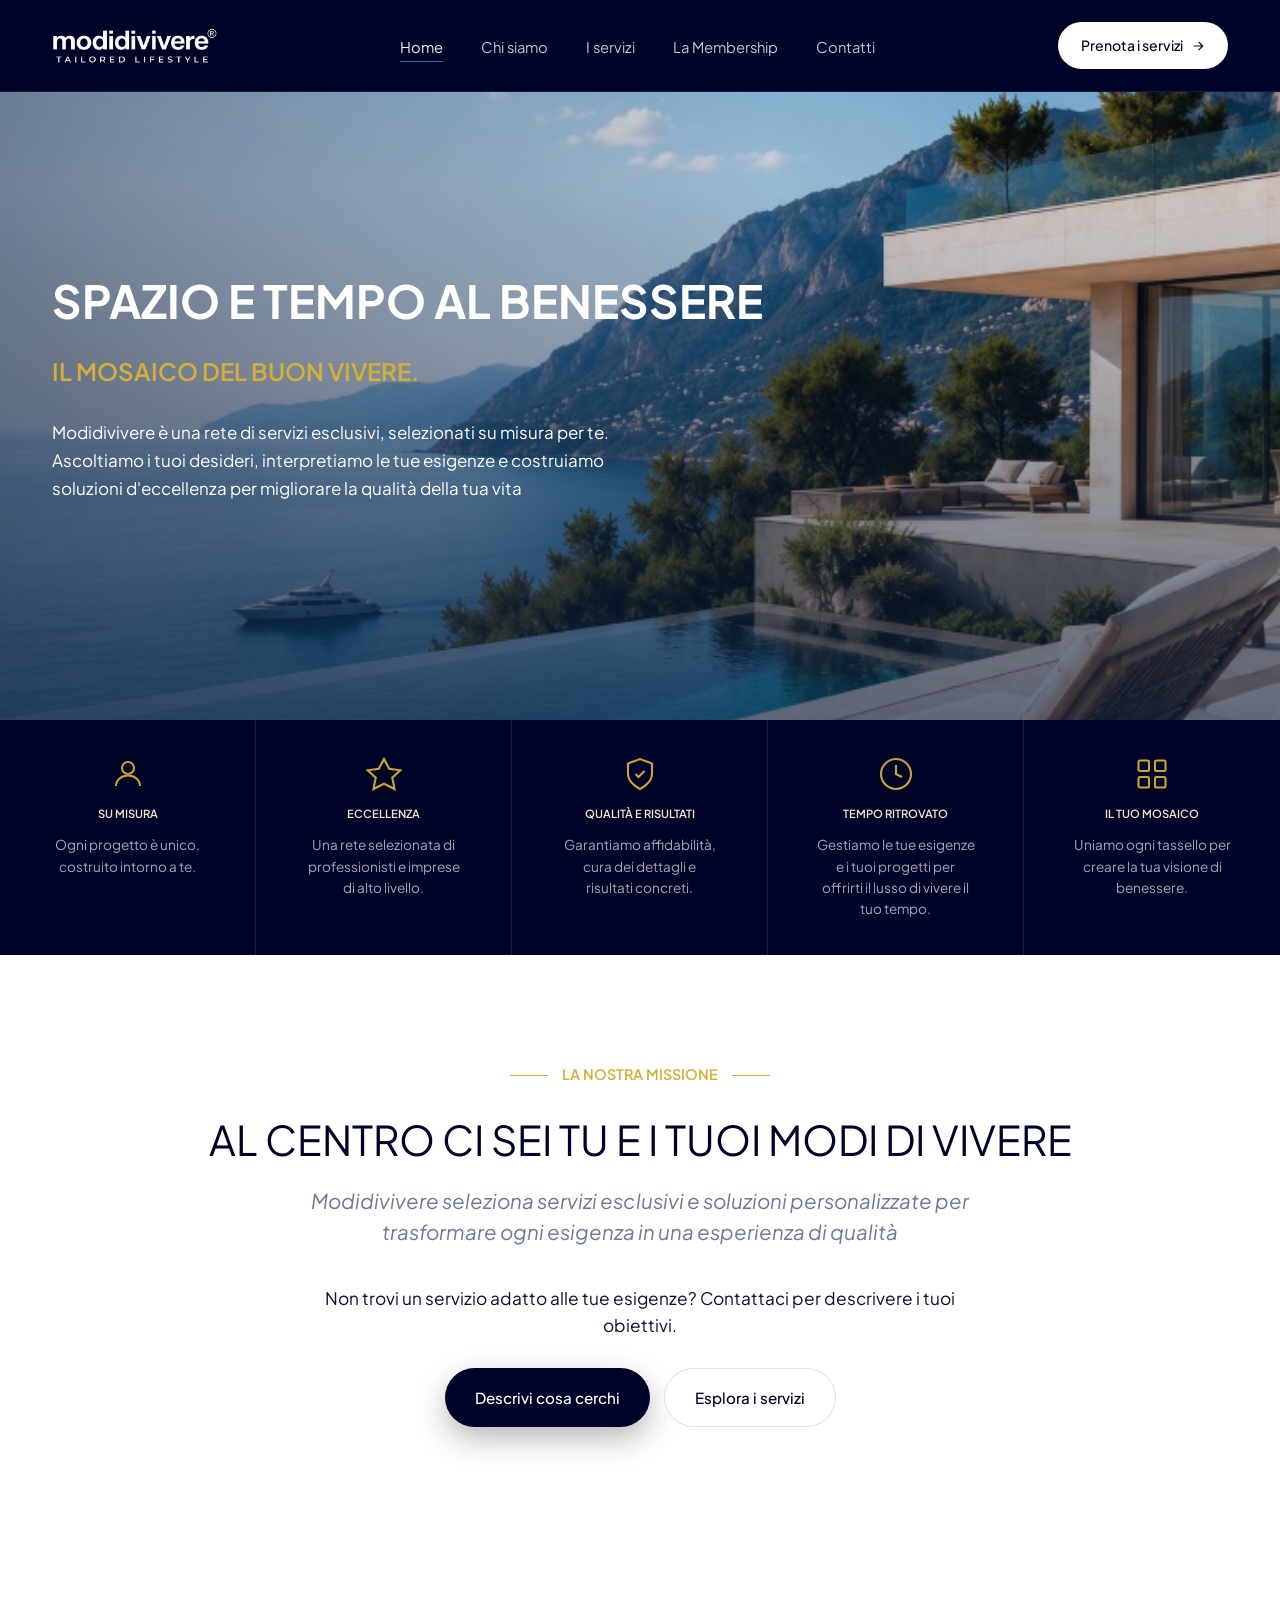
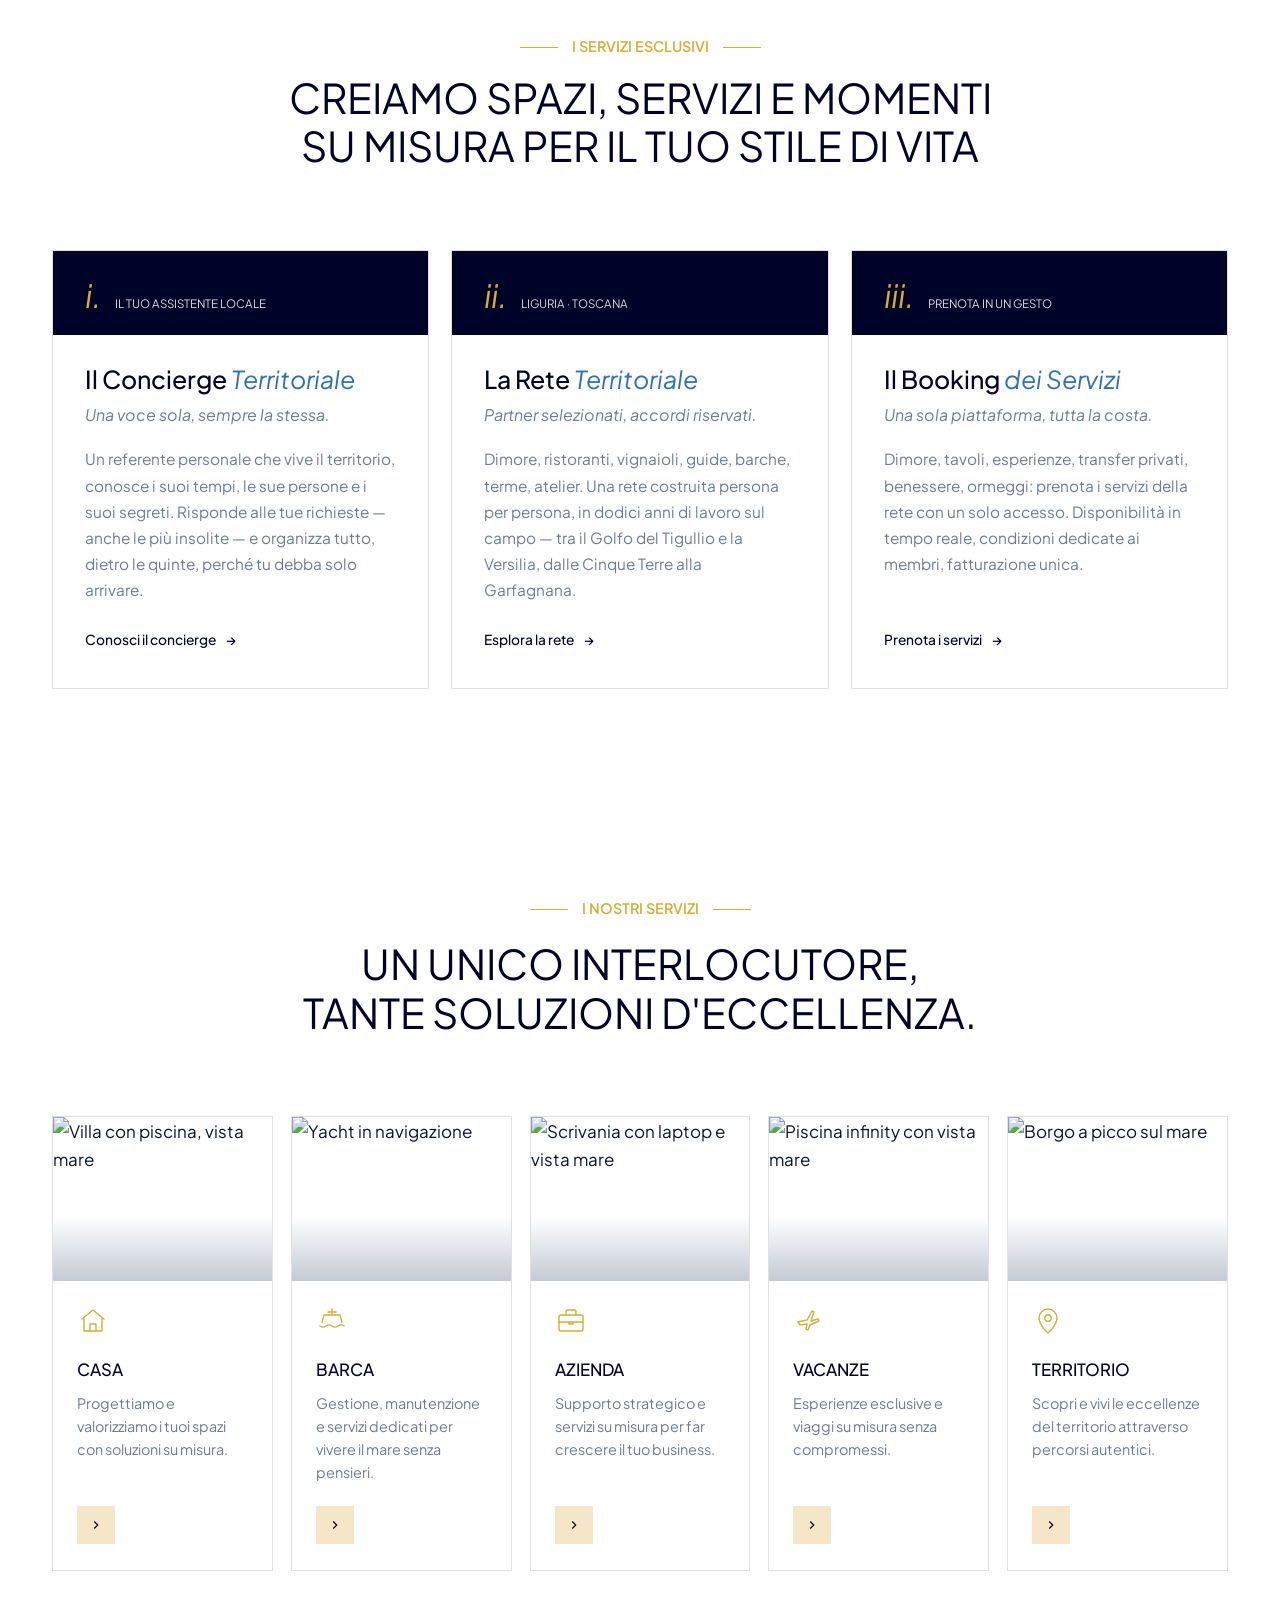
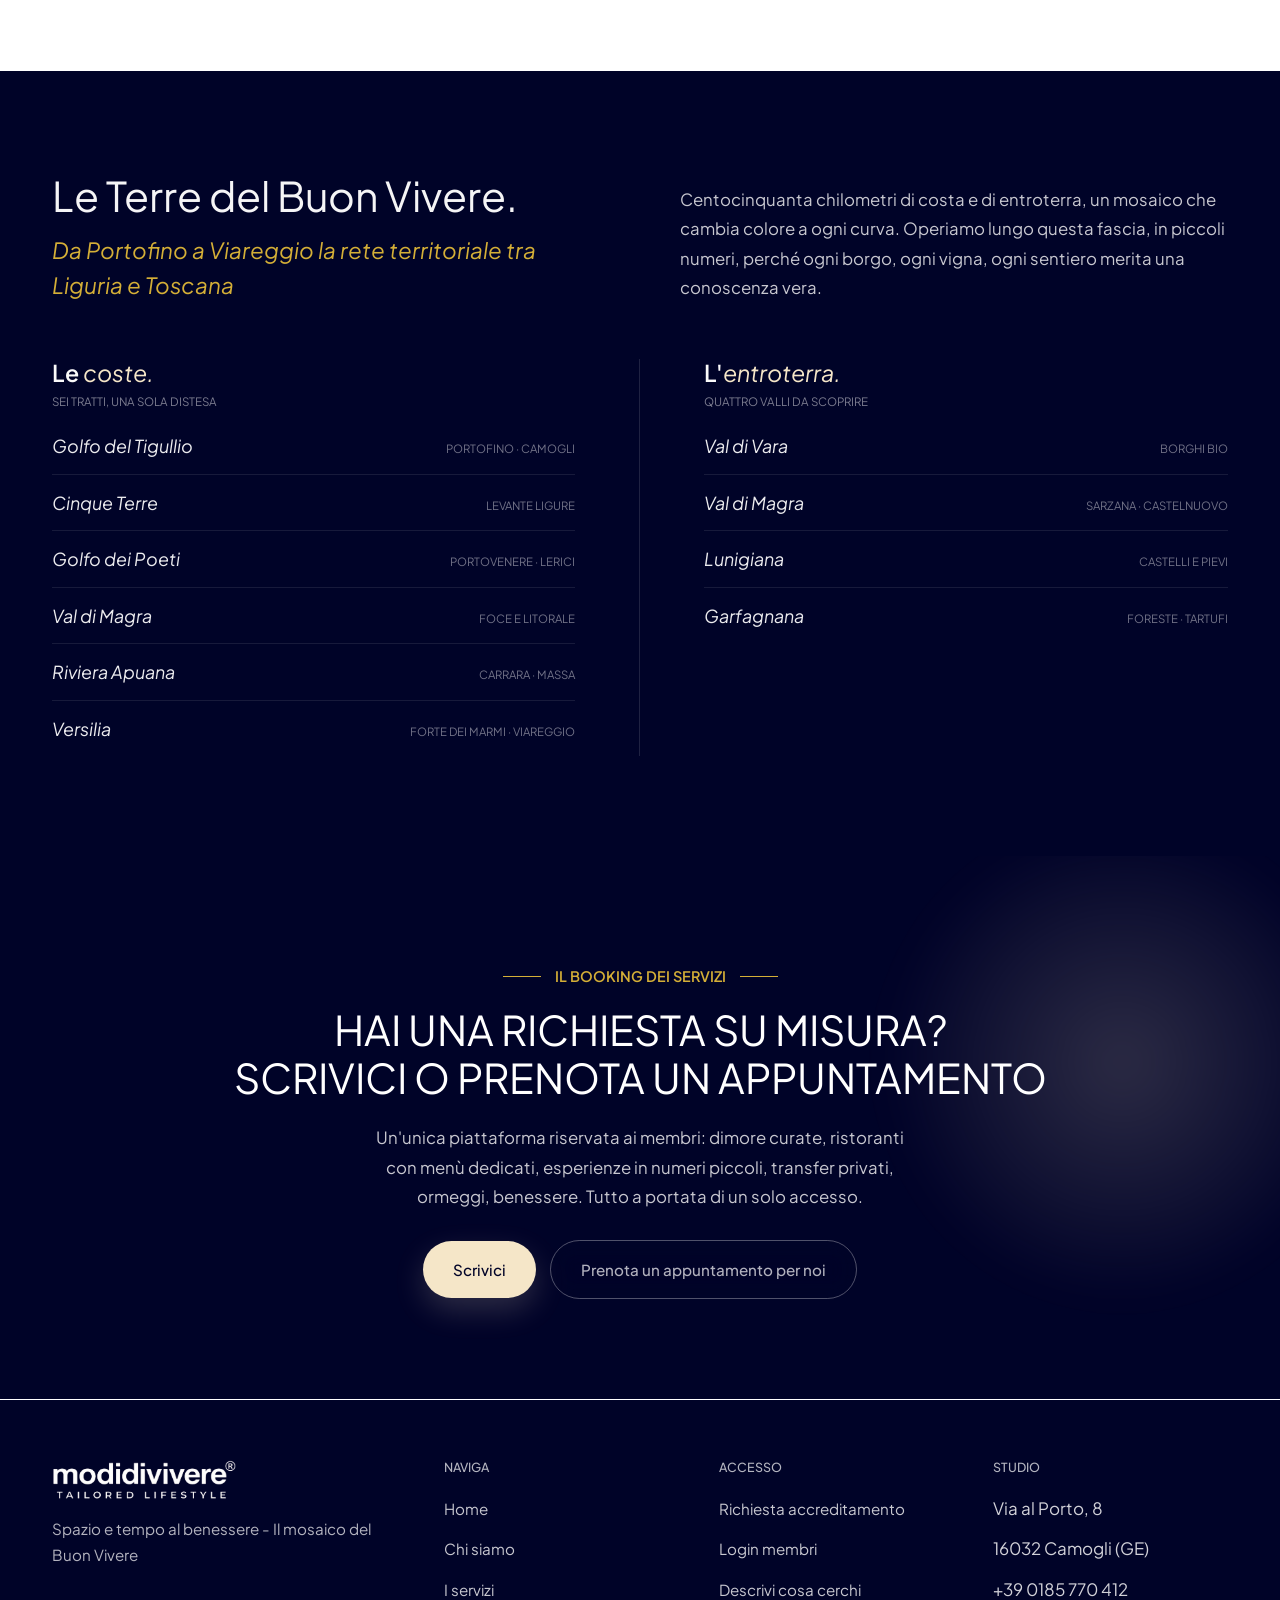
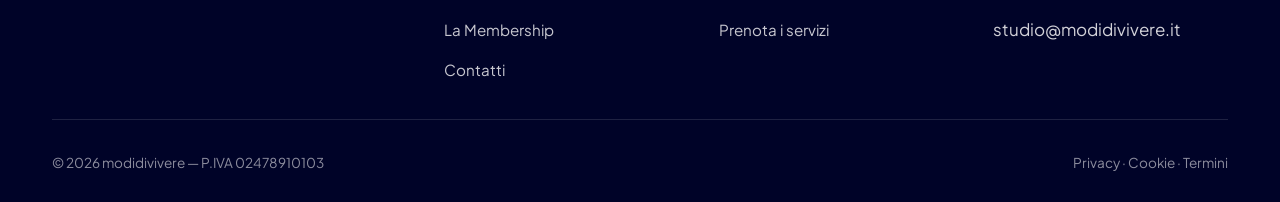
==== commit d86a53bd: "Home e pagine interne: Terre pulita, booking centrato, accenti oro unificati Drop bundle font Avenir" ====
--- a/index.html
+++ b/index.html
@@ -4,6 +4,9 @@
 <meta charset="utf-8">
 <meta name="viewport" content="width=device-width, initial-scale=1">
 <title>modidivivere — Concierge Territoriale tra Liguria e Toscana</title>
+<link rel="preconnect" href="https://fonts.googleapis.com">
+<link rel="preconnect" href="https://fonts.gstatic.com" crossorigin>
+<link href="https://fonts.googleapis.com/css2?family=Plus+Jakarta+Sans:ital,wght@0,300;0,400;0,500;0,600;0,700;1,400;1,500&display=swap" rel="stylesheet">
 <link rel="stylesheet" href="styles.css">
 <style>
 /* —— Value strip —— */
@@ -28,9 +31,9 @@
 .value-item:last-child { border-right: none; }
 .value-item:hover { background: rgba(255,255,255,0.04); }
 .value-icon {
-  color: var(--sand);
+  color: var(--gold);
   flex-shrink: 0;
-  opacity: 0.92;
+  opacity: 0.94;
 }
 .value-label {
   font-family: var(--sans);
@@ -101,7 +104,7 @@
 .hero .kicker::before { content: ''; width: 38px; height: 1px; background: var(--sand); }
 .hero h1 {
   color: white;
-  font-weight: 500;
+  font-weight: 700;
   /* Circa 48px → 56px (3rem–3.5rem) con root 16px */
   font-size: clamp(2.5rem, calc(2.5rem + 0.4375vw), 3rem);
   line-height: 1.08;
@@ -143,11 +146,8 @@
   position: relative;
 }
 .center .kicker {
-  font-size: 0.78rem; letter-spacing: 0; text-transform: uppercase;
-  color: var(--sea); display: inline-flex; align-items: center; gap: 14px;
   margin-bottom: 28px;
 }
-.center .kicker::before, .center .kicker::after { content: ''; width: 38px; height: 1px; background: var(--sea); }
 .center h2 {
   max-width: 920px; margin: 0 auto 22px; text-wrap: balance;
   font-weight: 400;
@@ -161,15 +161,21 @@
   margin: 0 auto 48px;
   line-height: 1.55;
 }
+.center p.center-cta-lead {
+  font-size: clamp(1rem, 1.35vw, 1.125rem);
+  color: var(--ink);
+  max-width: 640px;
+  margin: -12px auto 28px;
+  line-height: 1.58;
+}
 .center-actions { display: inline-flex; gap: 14px; flex-wrap: wrap; justify-content: center; }
 
 /* —— 3 Pillars —— */
-.pillars { padding: 100px 0; background: var(--sky); }
-.pillars-head { max-width: 760px; margin: 0 auto 56px; text-align: center; }
-.pillars-head .kicker { color: var(--sea); font-size: 0.78rem; letter-spacing: 0; text-transform: uppercase; font-weight: 500; display: block; margin-bottom: 14px; }
-.pillars-head h2 em { font-style: italic; color: var(--sea); font-weight: 400; }
+.pillars { padding: 100px 0; }
+.pillars .section-intro h2 em { font-style: italic; color: var(--sea); font-weight: 400; }
 .pillar-grid {
   display: grid; grid-template-columns: repeat(3, 1fr); gap: 22px;
+  margin-top: 80px;
 }
 .pillar {
   background: white;
@@ -178,16 +184,17 @@
   padding: 0;
   overflow: hidden;
   display: flex; flex-direction: column;
-  transition: transform .55s cubic-bezier(.2,.7,.2,1), box-shadow .55s ease, border-color .55s ease;
-}
-.pillar:hover { transform: translateY(-6px); box-shadow: var(--shadow-lg); border-color: rgba(74,144,217,.35); }
+  box-shadow: none;
+  transition: transform .55s cubic-bezier(.2,.7,.2,1), border-color .55s ease;
+}
+.pillar:hover { transform: translateY(-6px); border-color: rgba(74,144,217,.35); }
 .pillar .roman {
   background: var(--navy);
   color: white;
   padding: 28px 32px 22px;
   display: flex; align-items: baseline; gap: 14px;
 }
-.pillar .roman .num { font-family: var(--sans); font-style: italic; font-size: 2rem; line-height: 1; color: var(--sand); }
+.pillar .roman .num { font-family: var(--sans); font-style: italic; font-size: 2rem; line-height: 1; color: var(--gold); }
 .pillar .roman .tag { font-size: 0.72rem; letter-spacing: 0; text-transform: uppercase; opacity: .85; }
 .pillar .body { padding: 30px 32px 36px; flex: 1; display: flex; flex-direction: column; }
 .pillar h3 { font-size: 1.55rem; margin-bottom: 8px; }
@@ -205,7 +212,7 @@
 /* —— Le Terre del Buon Vivere —— */
 .terre {
   padding: 100px 0;
-  background: var(--white);
+  background: var(--navy);
   position: relative;
   overflow: hidden;
 }
@@ -213,54 +220,85 @@
   display: grid; grid-template-columns: 1fr 1fr; gap: 80px; align-items: end;
   margin-bottom: 56px;
 }
-.terre-head h2 em { font-style: italic; color: var(--sea); font-weight: 400; }
-.terre-head .stretch {
-  font-family: var(--sans); font-style: italic; color: var(--sea);
-  font-size: 1.4rem; letter-spacing: 0;
-  display: inline-flex; align-items: center; gap: 18px;
-  margin-bottom: 18px;
-}
-.terre-head .stretch::before, .terre-head .stretch::after {
-  content: ''; width: 38px; height: 1px; background: var(--sea);
+.terre-head h2 {
+  color: rgba(255, 255, 255, 0.96);
+}
+.terre-head h2 em { font-style: italic; color: var(--sand); font-weight: 400; }
+.terre-head .terre-dek {
+  display: block;
+  margin-top: 14px;
+  font-family: var(--sans);
+  font-style: italic;
+  color: var(--gold);
+  font-size: 1.4rem;
+  letter-spacing: 0;
+  line-height: 1.55;
 }
 .terre-head p {
-  color: var(--muted); font-size: 1.05rem; line-height: 1.75;
-}
-
+  color: rgba(255, 255, 255, 0.78); font-size: 1.05rem; line-height: 1.75;
+}
+
+/* Due colonne “editoriali”: senza card colorate — solo tipo e divisore */
 .terre-cols {
-  display: grid; grid-template-columns: 1fr 1fr; gap: 32px;
+  display: grid;
+  grid-template-columns: 1fr 1fr;
+  gap: 0;
+  align-items: start;
+}
+.terre-cols > .terre-col:first-child {
+  padding-right: clamp(28px, 5vw, 72px);
+  border-right: 1px solid rgba(255, 255, 255, 0.12);
+}
+.terre-cols > .terre-col:last-child {
+  padding-left: clamp(28px, 5vw, 72px);
 }
 .terre-col {
-  background: var(--sky);
-  border-radius: var(--radius-lg);
-  padding: 36px 38px 38px;
+  background: transparent;
+  padding: 0;
   position: relative;
-  overflow: hidden;
-}
-.terre-col.entro { background: var(--sand); }
+  overflow: visible;
+}
 .terre-col h3 {
-  font-size: 1.4rem; margin-bottom: 6px;
-}
-.terre-col h3 em { font-style: italic; color: var(--sea); font-weight: 400; }
+  color: rgba(255, 255, 255, 0.98);
+  font-size: clamp(1.22rem, 2.2vw, 1.45rem);
+  font-weight: 600;
+  letter-spacing: 0;
+  margin-bottom: 6px;
+}
+.terre-col h3 em { font-style: italic; color: var(--sand); font-weight: 400; }
 .terre-col .lbl {
-  font-size: 0.74rem; letter-spacing: 0; text-transform: uppercase;
-  color: var(--muted); margin-bottom: 22px;
+  font-size: 0.72rem;
+  letter-spacing: 0;
+  text-transform: uppercase;
+  color: rgba(255, 255, 255, 0.48);
+  margin-bottom: 20px;
 }
 .terre-list {
   list-style: none; margin: 0; padding: 0;
   display: flex; flex-direction: column;
 }
 .terre-list li {
-  padding: 16px 0; border-top: 1px solid rgba(27,58,107,.14);
-  display: flex; align-items: baseline; justify-content: space-between; gap: 18px;
-}
-.terre-list li:first-child { border-top: none; }
+  padding: 13px 0;
+  border-top: 1px solid rgba(255, 255, 255, 0.09);
+  display: flex;
+  align-items: baseline;
+  justify-content: space-between;
+  gap: 18px;
+}
+.terre-list li:first-child { border-top: none; padding-top: 0; }
 .terre-list .place {
-  font-family: var(--sans); font-style: italic; font-size: 1.18rem; color: var(--navy);
+  font-family: var(--sans);
+  font-style: italic;
+  font-size: 1.12rem;
+  color: rgba(255, 255, 255, 0.92);
 }
 .terre-list .note {
-  font-size: 0.74rem; letter-spacing: 0; text-transform: uppercase; color: var(--muted);
-  text-align: right; flex-shrink: 0;
+  font-size: 0.71rem;
+  letter-spacing: 0;
+  text-transform: uppercase;
+  color: rgba(255, 255, 255, 0.44);
+  text-align: right;
+  flex-shrink: 0;
 }
 
 /* —— Booking strip —— */
@@ -269,18 +307,75 @@
   background: var(--navy);
   color: white;
   position: relative; overflow: hidden;
+  border-bottom: 1px solid #fff;
 }
 .booking::before {
   content: ''; position: absolute; right: -8%; top: -10%;
-  width: 520px; height: 520px; border-radius: 50%;
+  width: 520px; height: 520px; border-radius: 0;
   background: radial-gradient(circle, rgba(245,230,200,.18) 0%, transparent 65%);
   filter: blur(20px);
 }
-.booking-grid { display: grid; grid-template-columns: 1.1fr 1fr; gap: 80px; align-items: center; position: relative; }
-.booking h2 { color: white; }
+.booking-grid {
+  display: grid;
+  grid-template-columns: 1fr;
+  gap: 40px;
+  align-items: center;
+  justify-items: center;
+  position: relative;
+  text-align: center;
+}
+.booking-intro {
+  max-width: 920px;
+  width: 100%;
+}
+.booking h2 {
+  color: white;
+  margin-left: auto;
+  margin-right: auto;
+  text-wrap: balance;
+}
 .booking h2 em { font-style: italic; color: var(--sand); font-weight: 400; }
-.booking .kicker { color: var(--sand); font-size: 0.78rem; letter-spacing: 0; text-transform: uppercase; font-weight: 500; display: block; margin-bottom: 16px; }
-.booking p { color: rgba(255,255,255,.78); font-size: 1.05rem; line-height: 1.75; margin-top: 22px; max-width: 540px; }
+.booking .kicker { margin-bottom: 16px; justify-content: center; }
+.booking p {
+  color: rgba(255,255,255,.78);
+  font-size: 1.05rem;
+  line-height: 1.75;
+  margin: 22px auto 0;
+  max-width: 540px;
+}
+.booking-actions {
+  display: flex;
+  gap: 14px;
+  flex-wrap: wrap;
+  align-items: center;
+  justify-content: center;
+  margin-top: 28px;
+}
+/* Su sfondo navy: primario chiaro come la CTA nella card booking */
+.booking-actions .btn-primary {
+  background: var(--sand);
+  color: var(--navy);
+  box-shadow: 0 12px 30px rgba(245, 230, 200, 0.18);
+}
+.booking-actions .btn-primary:hover {
+  background: var(--sand-deep);
+  color: var(--navy);
+  box-shadow: 0 18px 40px rgba(245, 230, 200, 0.26);
+}
+.booking-actions .btn-ghost {
+  background: transparent;
+  color: rgba(255, 255, 255, 0.93);
+  border: 1px solid rgba(255, 255, 255, 0.42);
+}
+.booking-actions .btn-ghost:hover {
+  border-color: rgba(255, 255, 255, 0.65);
+  box-shadow: none;
+}
+.booking-actions .booking-cta-pending {
+  opacity: 0.75;
+  cursor: default;
+  pointer-events: none;
+}
 
 .book-card {
   background: rgba(255,255,255,.06);
@@ -300,7 +395,7 @@
 }
 .book-card .step:first-of-type { border-top: none; }
 .book-card .step .n {
-  width: 32px; height: 32px; border-radius: 50%;
+  width: 32px; height: 32px; border-radius: 0;
   background: var(--sand); color: var(--navy);
   display: grid; place-items: center;
   font-family: var(--sans); font-style: italic; font-size: 1rem; font-weight: 500;
@@ -326,36 +421,34 @@
   background: var(--white);
   position: relative;
 }
-.ambiti-head { text-align: center; max-width: 880px; margin: 0 auto 64px; }
-.ambiti-head .kicker {
-  font-size: 0.78rem; letter-spacing: 0; text-transform: uppercase;
-  color: var(--sand-deep); font-weight: 500; display: block; margin-bottom: 18px;
-}
-.ambiti-head h2 {
+.ambiti .section-intro .kicker {
+  margin-bottom: 18px;
+}
+.ambiti .section-intro h2 {
   font-family: var(--sans);
   font-weight: 400;
   text-transform: uppercase;
   letter-spacing: 0;
   line-height: 1.18;
 }
-.ambiti-head h2 em { font-style: italic; color: var(--sea); font-weight: 400; text-transform: none; }
+.ambiti .section-intro h2 em { font-style: italic; color: var(--sea); font-weight: 400; text-transform: none; }
 .ambiti-grid {
   display: grid;
   grid-template-columns: repeat(5, 1fr);
   gap: 18px;
+  margin-top: 80px;
 }
 .amb-card {
   background: white;
   border-radius: var(--radius-lg);
   overflow: hidden;
-  box-shadow: var(--shadow-sm);
+  box-shadow: none;
   border: 1px solid var(--line);
   display: flex; flex-direction: column;
-  transition: transform .55s cubic-bezier(.2,.7,.2,1), box-shadow .55s ease, border-color .55s ease;
+  transition: transform .55s cubic-bezier(.2,.7,.2,1), border-color .55s ease;
 }
 .amb-card:hover {
   transform: translateY(-6px);
-  box-shadow: var(--shadow-lg);
   border-color: rgba(232, 212, 168, 0.6);
 }
 .amb-card .amb-img {
@@ -378,7 +471,7 @@
   position: relative;
 }
 .amb-card .amb-icon {
-  color: var(--sand-deep);
+  color: var(--gold);
   margin-bottom: 12px;
 }
 .amb-card .amb-title {
@@ -399,7 +492,7 @@
 }
 .amb-card .amb-go {
   width: 38px; height: 38px;
-  border-radius: 50%;
+  border-radius: 0;
   background: var(--sand);
   color: var(--navy);
   display: grid; place-items: center;
@@ -434,18 +527,23 @@
     margin-bottom: 40px;
   }
   .booking-grid { gap: 40px; }
+  .terre-cols > .terre-col:first-child {
+    padding-right: 0;
+    border-right: none;
+    padding-bottom: 40px;
+    margin-bottom: 8px;
+    border-bottom: 1px solid rgba(255, 255, 255, 0.12);
+  }
+  .terre-cols > .terre-col:last-child {
+    padding-left: 0;
+  }
 }
 
 @media (max-width: 540px) {
   .terre { padding: 72px 0; }
-  .terre-col { padding: 26px 22px 28px; }
-  .terre-head .stretch {
+  .terre-head .terre-dek {
     font-size: 1.15rem;
-    gap: 12px;
-    flex-wrap: wrap;
   }
-  .terre-head .stretch::before,
-  .terre-head .stretch::after { width: 24px; }
   .terre-list li {
     flex-direction: column;
     align-items: flex-start;
@@ -565,6 +663,9 @@
     <p class="pitch reveal delay-2">
       Modidivivere seleziona servizi esclusivi e soluzioni personalizzate per trasformare ogni esigenza in una esperienza di qualità
     </p>
+    <p class="center-cta-lead reveal delay-3">
+      Non trovi un servizio adatto alle tue esigenze? Contattaci per descrivere i tuoi obiettivi.
+    </p>
     <div class="center-actions reveal delay-3">
       <a href="contatti.html" class="btn btn-primary">Descrivi cosa cerchi</a>
       <a href="servizi.html" class="btn btn-ghost">Esplora i servizi</a>
@@ -575,9 +676,9 @@
 <!-- ——— 3 Pillars ——— -->
 <section class="pillars" data-screen-label="01 Home — Servizi esclusivi">
   <div class="container">
-    <div class="pillars-head">
+    <div class="section-intro">
       <span class="kicker reveal">I servizi esclusivi</span>
-      <h2 class="reveal delay-1">Tre pilastri,<br>una sola <em>cura del dettaglio.</em></h2>
+      <h2 class="reveal delay-1">CREIAMO SPAZI, SERVIZI E MOMENTI SU MISURA PER IL TUO STILE DI VITA</h2>
     </div>
 
     <div class="pillar-grid">
@@ -632,12 +733,12 @@
 <!-- ——— Ambiti (5 service categories) ——— -->
 <section class="ambiti" data-screen-label="01 Home — I nostri servizi">
   <div class="container">
-    <div class="ambiti-head">
+    <div class="section-intro section-intro--wide section-intro--spacious">
       <span class="kicker reveal">I nostri servizi</span>
-      <h2 class="reveal delay-1">Un unico interlocutore,<br>tante <em>soluzioni d'eccellenza.</em></h2>
-    </div>
-
-    <div class="ambiti-grid">
+      <h2 class="reveal delay-1 uppercase">Un unico interlocutore,<br>tante soluzioni d'eccellenza.</h2>
+    </div>
+
+    <div class="ambiti-grid ">
       <a href="servizi.html#casa" class="amb-card reveal">
         <div class="amb-img">
           <img src="https://images.unsplash.com/photo-1600596542815-ffad4c1539a9?w=900&q=80&auto=format&fit=crop" alt="Villa con piscina, vista mare">
@@ -741,8 +842,8 @@
   <div class="container">
     <div class="terre-head">
       <div>
-        <span class="stretch reveal">Da Portofino a Viareggio</span>
-        <h2 class="reveal delay-1">Le Terre <em>del Buon Vivere.</em></h2>
+        <h2 class="reveal delay-1">Le Terre del Buon Vivere.</h2>
+        <span class="terre-dek reveal delay-2">Da Portofino a Viareggio la rete territoriale tra Liguria e Toscana</span>
       </div>
       <p class="reveal delay-2">Centocinquanta chilometri di costa e di entroterra, un mosaico che cambia colore a ogni curva. Operiamo lungo questa fascia, in piccoli numeri, perché ogni borgo, ogni vigna, ogni sentiero merita una conoscenza vera.</p>
     </div>
@@ -761,7 +862,7 @@
         </ul>
       </div>
 
-      <div class="terre-col entro reveal delay-1">
+      <div class="terre-col reveal delay-1">
         <h3>L'<em>entroterra.</em></h3>
         <div class="lbl">Quattro valli da scoprire</div>
         <ul class="terre-list">
@@ -779,58 +880,17 @@
 <section class="booking" data-screen-label="01 Home — Booking">
   <div class="container">
     <div class="booking-grid">
-      <div>
+      <div class="booking-intro">
         <span class="kicker reveal">Il booking dei servizi</span>
-        <h2 class="reveal delay-1">Prenota i servizi<br>in <em>tre passaggi.</em></h2>
+        <h2 class="reveal delay-1">HAI UNA RICHIESTA SU MISURA? <br>SCRIVICI O PRENOTA UN APPUNTAMENTO</h2>
         <p class="reveal delay-2">Un'unica piattaforma riservata ai membri: dimore curate, ristoranti con menù dedicati, esperienze in numeri piccoli, transfer privati, ormeggi, benessere. Tutto a portata di un solo accesso.</p>
-      </div>
-
-      <div class="book-card reveal delay-2">
-        <h4>Come funziona</h4>
-        <div class="step">
-          <div class="n">1</div>
-          <div>
-            <strong>Descrivi cosa cerchi</strong>
-            <span>Una conversazione con il tuo concierge — al telefono o per iscritto — definisce il perimetro.</span>
-          </div>
-        </div>
-        <div class="step">
-          <div class="n">2</div>
-          <div>
-            <strong>Ricevi la proposta riservata</strong>
-            <span>Entro 48 ore una selezione cucita su misura, con condizioni dedicate ai membri della rete.</span>
-          </div>
-        </div>
-        <div class="step">
-          <div class="n">3</div>
-          <div>
-            <strong>Prenota in un gesto</strong>
-            <span>Conferma con un click, fatturazione unica. Il concierge resta a disposizione per ogni modifica.</span>
-          </div>
-        </div>
-        <a href="contatti.html" class="cta">
-          Prenota i servizi
-          <svg width="14" height="14" viewBox="0 0 24 24" fill="none" stroke="currentColor" stroke-width="2"><path d="M5 12h14M13 5l7 7-7 7"/></svg>
-        </a>
-      </div>
-    </div>
-  </div>
-</section>
-
-<!-- ——— Membership teaser ——— -->
-<!-- ——— Closing ——— -->
-<section class="closing">
-  <div class="container">
-    <div class="closing-inner">
-      <span class="kicker reveal">Iniziamo</span>
-      <h2 class="reveal delay-1 u-mt-14">Raccontaci <em>i tuoi modi di vivere.</em></h2>
-      <p class="reveal delay-2">Una conversazione è il punto di partenza. Da lì il concierge costruisce, in pochi giorni, una proposta su misura — riservata e senza impegno.</p>
-      <div class="reveal delay-3 flex-gap flex-gap--center">
-        <a href="contatti.html" class="btn btn-primary cta-float">
-          Descrivi cosa cerchi
-          <svg class="arrow" width="16" height="16" viewBox="0 0 24 24" fill="none" stroke="currentColor" stroke-width="2"><path d="M5 12h14M13 5l7 7-7 7"/></svg>
-        </a>
-      </div>
+        <div class="booking-actions reveal delay-3">
+          <a href="contatti.html" class="btn btn-primary">Scrivici</a>
+          <span class="btn btn-ghost booking-cta-pending">Prenota un appuntamento per noi</span>
+        </div>
+      </div>
+
+      
     </div>
   </div>
 </section>
@@ -843,7 +903,8 @@
         <a href="index.html" class="brand">
           <img class="brand-logo" src="uploads/logo-mdv.png" alt="modidivivere" width="1069" height="233" decoding="async">
         </a>
-        <p>Concierge Territoriale tra Liguria e Toscana. Da Portofino a Viareggio: una rete su misura per il tuo stile di vita.</p>
+        <p>Spazio e tempo al benessere - 
+          Il mosaico del Buon Vivere</p>
       </div>
       <div>
         <h4>Naviga</h4>
--- a/styles.css
+++ b/styles.css
@@ -1,104 +1,24 @@
 /* Modi di Vivere — shared styles */
-
-/* Avenir Next (locale — cartella font/, file AvenirNextCyr*) */
-@font-face {
-  font-family: 'Avenir Next';
-  src: url('font/AvenirNextCyr-Light.woff2') format('woff2'),
-       url('font/AvenirNextCyr-Light.woff') format('woff');
-  font-weight: 300;
-  font-style: normal;
-  font-display: swap;
-}
-@font-face {
-  font-family: 'Avenir Next';
-  src: url('font/AvenirNextCyr-LightItalic.woff2') format('woff2'),
-       url('font/AvenirNextCyr-LightItalic.woff') format('woff');
-  font-weight: 300;
-  font-style: italic;
-  font-display: swap;
-}
-@font-face {
-  font-family: 'Avenir Next';
-  src: url('font/AvenirNextCyr-Regular.woff2') format('woff2'),
-       url('font/AvenirNextCyr-Regular.woff') format('woff');
-  font-weight: 400;
-  font-style: normal;
-  font-display: swap;
-}
-@font-face {
-  font-family: 'Avenir Next';
-  src: url('font/AvenirNextCyr-Italic.woff2') format('woff2'),
-       url('font/AvenirNextCyr-Italic.woff') format('woff');
-  font-weight: 400;
-  font-style: italic;
-  font-display: swap;
-}
-@font-face {
-  font-family: 'Avenir Next';
-  src: url('font/AvenirNextCyr-Medium.woff2') format('woff2'),
-       url('font/AvenirNextCyr-Medium.woff') format('woff');
-  font-weight: 500;
-  font-style: normal;
-  font-display: swap;
-}
-@font-face {
-  font-family: 'Avenir Next';
-  src: url('font/AvenirNextCyr-MediumItalic.woff2') format('woff2'),
-       url('font/AvenirNextCyr-MediumItalic.woff') format('woff');
-  font-weight: 500;
-  font-style: italic;
-  font-display: swap;
-}
-@font-face {
-  font-family: 'Avenir Next';
-  src: url('font/AvenirNextCyr-Demi.woff2') format('woff2'),
-       url('font/AvenirNextCyr-Demi.woff') format('woff');
-  font-weight: 600;
-  font-style: normal;
-  font-display: swap;
-}
-@font-face {
-  font-family: 'Avenir Next';
-  src: url('font/AvenirNextCyr-DemiItalic.woff2') format('woff2'),
-       url('font/AvenirNextCyr-DemiItalic.woff') format('woff');
-  font-weight: 600;
-  font-style: italic;
-  font-display: swap;
-}
-@font-face {
-  font-family: 'Avenir Next';
-  src: url('font/AvenirNextCyr-Bold.woff2') format('woff2'),
-       url('font/AvenirNextCyr-Bold.woff') format('woff');
-  font-weight: 700;
-  font-style: normal;
-  font-display: swap;
-}
-@font-face {
-  font-family: 'Avenir Next';
-  src: url('font/AvenirNextCyr-BoldItalic.woff2') format('woff2'),
-       url('font/AvenirNextCyr-BoldItalic.woff') format('woff');
-  font-weight: 700;
-  font-style: italic;
-  font-display: swap;
-}
+/* Corpo e titoli: Plus Jakarta Sans (Google Fonts, link negli HTML) */
 
 :root {
   --white: #FFFFFF;
   --sky: #D9E6F4;
   --sea: #2F6FB5;
-  --navy: rgb(0, 3, 20);
+  --navy: rgb(0, 3, 40);
   --navy-soft: rgb(45, 58, 95);
   --sand: #F5E6C8;
   --sand-deep: #E8D4A8;
+  --gold: #d4af37;
   --ink: #0a1430;
   --muted: #6B7B96;
   --line: rgba(0, 3, 20, 0.12);
   --shadow-sm: 0 2px 12px rgba(0, 3, 20, 0.06);
   --shadow-md: 0 12px 40px rgba(0, 3, 20, 0.10);
   --shadow-lg: 0 24px 64px rgba(0, 3, 20, 0.16);
-  --radius: 14px;
-  --radius-lg: 22px;
-  --sans: 'Avenir Next', system-ui, -apple-system, 'Helvetica Neue', sans-serif;
+  --radius: 0;
+  --radius-lg: 0;
+  --sans: 'Plus Jakarta Sans', system-ui, -apple-system, 'Helvetica Neue', sans-serif;
   --container: 1240px;
   /* Titoli di sezione (h2) — stesso clamp ovunque */
   --section-heading-size: clamp(1.8rem, 3.2vw, 2.8rem);
@@ -153,7 +73,7 @@
   font-weight: 500;
   letter-spacing: 0;
   text-transform: uppercase;
-  color: var(--sea);
+  color: var(--navy);
 }
 
 .container {
@@ -168,6 +88,10 @@
   margin: 0 auto;
   padding: 0 32px;
   width: 100%;
+}
+
+.uppercase {
+  text-transform: uppercase;
 }
 
 /* ——— Navigation ——— */
@@ -248,6 +172,11 @@
 }
 .nav-links a.active { color: rgba(255, 255, 255, 0.95); }
 
+/* Voce “Prenota i servizi” nel menu hamburger (mobile); iniettata da app.js */
+.nav-links > li.nav-cta-mobile {
+  display: none;
+}
+
 .nav-cta {
   display: inline-flex;
   align-items: center;
@@ -276,7 +205,7 @@
   cursor: pointer;
   color: rgba(255, 255, 255, 0.92);
   width: 40px; height: 40px;
-  border-radius: 8px;
+  border-radius: 0;
   align-items: center;
   justify-content: center;
   transition: background 0.2s ease;
@@ -418,6 +347,26 @@
   line-height: 1.7;
 }
 
+/* Intro sezione: blocchi kicker + titolo (+ testo) centrati, riusabile ovunque */
+.section-intro {
+  max-width: 760px;
+  margin-inline: auto;
+  margin-bottom: 56px;
+  text-align: center;
+}
+
+.section-intro .kicker {
+  margin-bottom: 14px;
+}
+
+.section-intro--wide {
+  max-width: 880px;
+}
+
+.section-intro--spacious {
+  margin-bottom: 64px;
+}
+
 /* ——— Image placeholder framing ——— */
 .img-frame {
   position: relative;
@@ -448,18 +397,6 @@
 .closing-inner--narrow {
   max-width: 720px;
 }
-.closing .kicker {
-  color: var(--sea);
-  font-size: 0.78rem;
-  letter-spacing: 0;
-  text-transform: uppercase;
-  font-weight: 500;
-}
-.closing h2 em {
-  font-style: italic;
-  color: var(--sea);
-  font-weight: 400;
-}
 .closing p {
   color: var(--muted);
   font-size: 1.05rem;
@@ -472,7 +409,7 @@
   margin-bottom: 32px;
 }
 .hero .sub.hero-tagline-accent {
-  color: #d4af37;
+  color: var(--gold);
   text-transform: uppercase;
   font-style: normal;
   font-weight: 600;
@@ -505,7 +442,7 @@
 
 /* Kicker variants (reuse with .kicker where needed) */
 .kicker--accent {
-  color: var(--sea);
+  color: var(--navy);
   font-size: 0.78rem;
   letter-spacing: 0;
   text-transform: uppercase;
@@ -516,6 +453,27 @@
   margin-bottom: 14px;
 }
 
+/* Kicker con animazione reveal: oro, lineette, layout — indipendente da .center */
+span.kicker.reveal {
+  display: inline-flex;
+  align-items: center;
+  justify-content: center;
+  gap: 14px;
+  color: var(--gold);
+  font-weight: 600;
+  font-size: calc(0.78rem + 2px);
+  letter-spacing: 0;
+  text-transform: uppercase;
+}
+
+span.kicker.reveal::before,
+span.kicker.reveal::after {
+  content: '';
+  flex-shrink: 0;
+  width: 38px;
+  height: 1px;
+  background: var(--gold);
+}
 /* ——— Membership login ——— */
 .login-help {
   font-size: 0.88rem;
@@ -557,7 +515,7 @@
   .nav-inner { padding: 0 22px; }
   .hero .meta-row { padding: 0 22px; }
   .nav-cta {
-    margin-left: auto;
+    display: none;
   }
   .menu-btn { display: flex; }
   .section-pad { padding: 72px 0; }
@@ -582,7 +540,7 @@
                 padding 0.38s ease;
   }
   .nav.menu-open .nav-links {
-    max-height: 480px;
+    max-height: 560px;
     opacity: 1;
     pointer-events: auto;
     padding: 12px 22px 24px;
@@ -601,6 +559,34 @@
   .nav-links a:hover,
   .nav-links a.active { color: var(--sand); }
   .nav-links a::after { display: none; }
+
+  .nav-links > li.nav-cta-mobile {
+    display: block;
+    margin-top: 8px;
+    padding-top: 8px;
+    border-top: 1px solid rgba(255, 255, 255, 0.12);
+    border-bottom: none;
+  }
+  .nav-links a.nav-mobile-cta {
+    display: flex;
+    align-items: center;
+    justify-content: center;
+    gap: 8px;
+    padding: 14px 22px;
+    margin: 0;
+    background: #fff;
+    color: var(--navy);
+    border-radius: 999px;
+    font-weight: 600;
+    font-size: 0.95rem;
+    text-align: center;
+    transition: background 0.2s ease, transform 0.2s ease, color 0.2s ease;
+  }
+  .nav-links a.nav-mobile-cta:hover {
+    background: var(--sand);
+    color: var(--navy);
+    transform: translateY(-1px);
+  }
 }
 @media (max-width: 520px) {
   .footer-grid { grid-template-columns: 1fr; }
